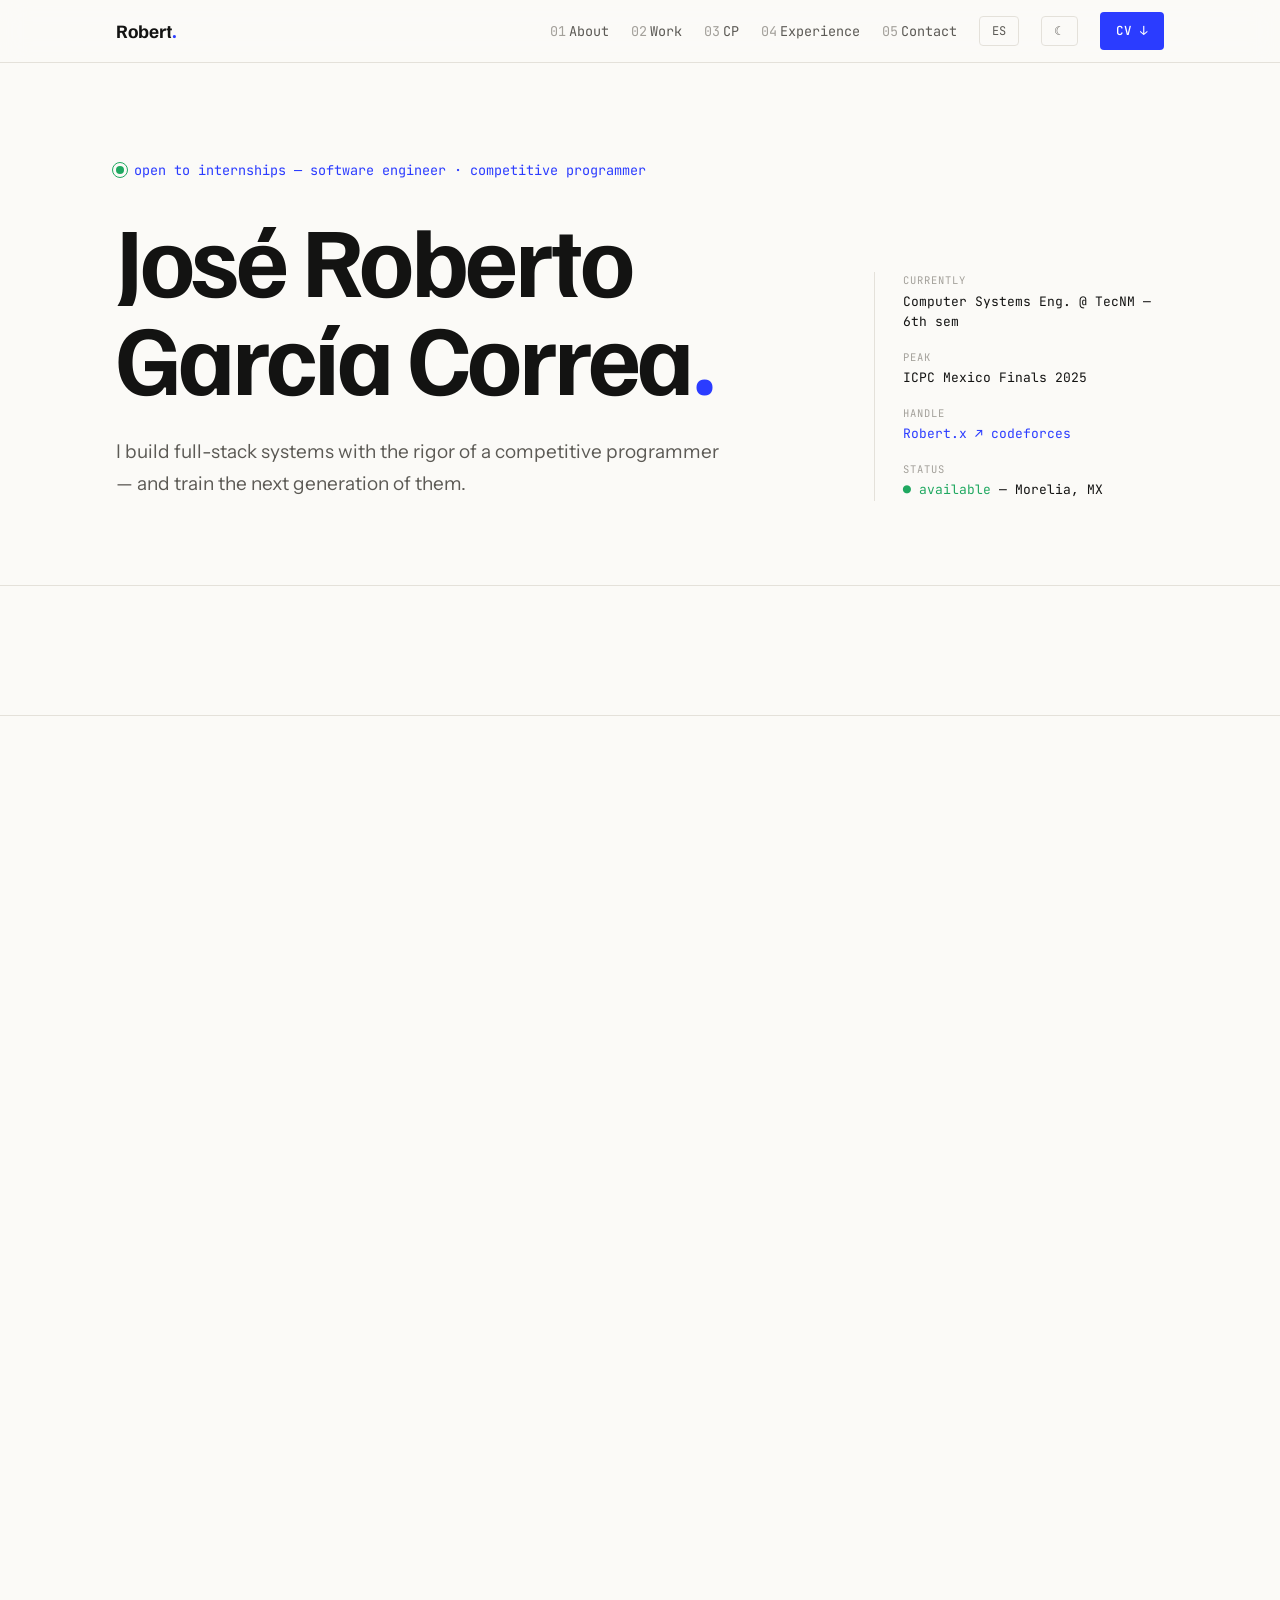
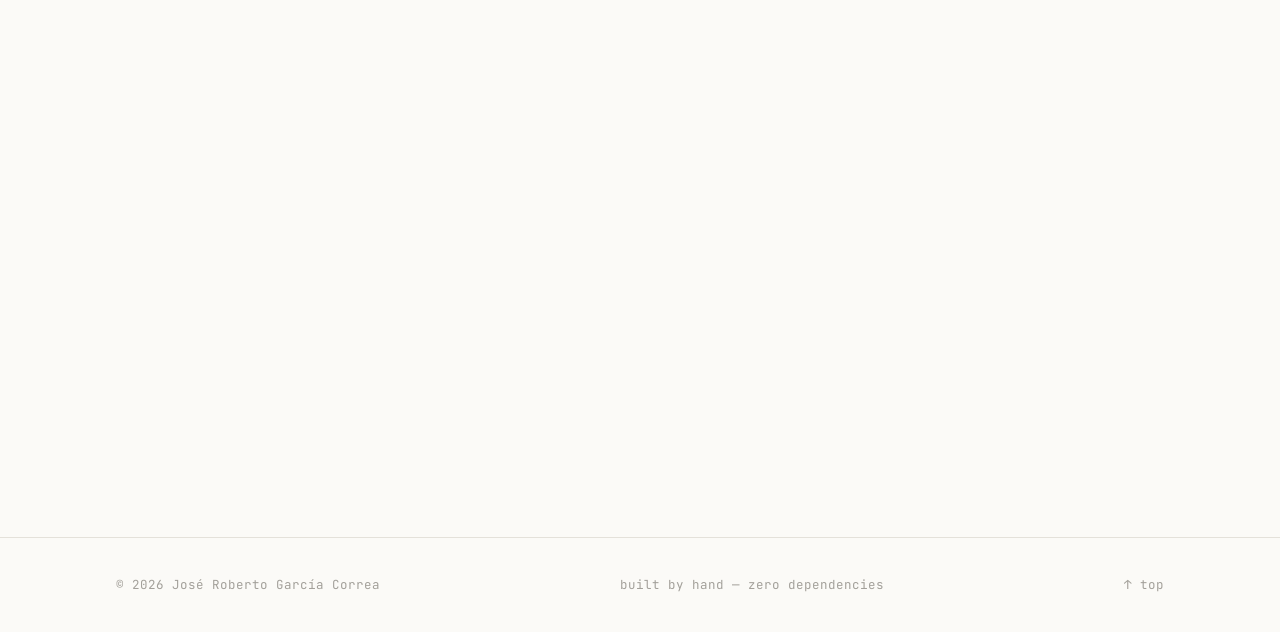
==== index.html @ 72e845a7 "feat(redesign): rebuild index.html with F structure" ====
<!DOCTYPE html>
<html lang="en" data-lang="en" data-theme="light">
<head>
    <meta charset="UTF-8">
    <meta name="viewport" content="width=device-width, initial-scale=1.0">
    <title>José Roberto García Correa — Software Engineer</title>
    <meta name="description" content="Competitive programmer, software engineer, and Computer Systems Engineering student at TecNM. ICPC Mexico Finals 2025 qualifier, founder of GAPC C120.">
    <link rel="canonical" href="https://robert0x.github.io/portfolio/">
    <meta name="theme-color" content="#fbfaf7">

    <!-- Icons & Manifest -->
    <link rel="icon" href="favicon.ico" sizes="32x32">
    <link rel="icon" type="image/svg+xml" href="assets/img/favicon.svg">
    <link rel="icon" type="image/png" sizes="32x32" href="assets/img/favicon-32x32.png">
    <link rel="apple-touch-icon" sizes="180x180" href="assets/img/apple-touch-icon.png">
    <link rel="manifest" href="site.webmanifest">

    <!-- Open Graph -->
    <meta property="og:type" content="website">
    <meta property="og:url" content="https://robert0x.github.io/portfolio/">
    <meta property="og:site_name" content="Robert García — Portfolio">
    <meta property="og:title" content="José Roberto García Correa — Software Engineer">
    <meta property="og:description" content="Competitive programmer, software engineer, and Computer Systems Engineering student at TecNM. ICPC Mexico Finals 2025 qualifier, founder of GAPC C120.">
    <meta property="og:image" content="https://robert0x.github.io/portfolio/assets/img/og-image.png">
    <meta property="og:image:width" content="1200">
    <meta property="og:image:height" content="630">
    <meta property="og:image:alt" content="José Roberto García Correa — Software Engineer & Competitive Programmer">
    <meta property="og:locale" content="en_US">
    <meta property="og:locale:alternate" content="es_MX">

    <!-- Twitter Card -->
    <meta name="twitter:card" content="summary_large_image">
    <meta name="twitter:title" content="José Roberto García Correa — Software Engineer">
    <meta name="twitter:description" content="Competitive programmer, software engineer, and Computer Systems Engineering student at TecNM. ICPC Mexico Finals 2025 qualifier, founder of GAPC C120.">
    <meta name="twitter:image" content="https://robert0x.github.io/portfolio/assets/img/og-image.png">

    <!-- Structured Data -->
    <script type="application/ld+json">
    {
        "@context": "https://schema.org",
        "@type": "Person",
        "name": "José Roberto García Correa",
        "alternateName": "Robert0X",
        "url": "https://robert0x.github.io/portfolio/",
        "image": "https://robert0x.github.io/portfolio/assets/img/profile.jpg",
        "jobTitle": "Software Engineering Student",
        "affiliation": {
            "@type": "CollegeOrUniversity",
            "name": "Instituto Tecnológico de Morelia (TecNM)"
        },
        "email": "mailto:robertcgr.0x@gmail.com",
        "sameAs": [
            "https://github.com/Robert0X",
            "https://codeforces.com/profile/Robert.x",
            "https://www.linkedin.com/in/jos%C3%A9-roberto-garc%C3%ADa-correa-15b37b360/",
            "https://leetcode.com/Robert0X",
            "https://omegaup.com/profile/Robert.x"
        ]
    }
    </script>

    <!-- Theme anti-flash: set data-theme before first paint -->
    <script>(function(){try{var t=localStorage.getItem('portfolio-theme');if(!t)t=matchMedia('(prefers-color-scheme: dark)').matches?'dark':'light';document.documentElement.dataset.theme=t;}catch(e){}})();</script>

    <link rel="preconnect" href="https://fonts.googleapis.com">
    <link rel="preconnect" href="https://fonts.gstatic.com" crossorigin>
    <link href="https://fonts.googleapis.com/css2?family=Familjen+Grotesk:ital,wght@0,400;0,500;0,600;0,700;1,400&family=Instrument+Sans:ital,wght@0,400;0,500;0,600;1,400&family=JetBrains+Mono:wght@400;500&display=swap" rel="stylesheet">
    <link rel="stylesheet" href="css/style.css">
</head>
<body>

    <!-- Navigation -->
    <nav class="nav" id="nav">
        <div class="nav__in">
            <a href="#hero" class="nav__logo">Robert<i>.</i></a>
            <div class="nav__links">
                <a class="lnk" href="#about"><b>01</b><span data-en="About" data-es="Sobre mí">About</span></a>
                <a class="lnk" href="#projects"><b>02</b><span data-en="Work" data-es="Proyectos">Work</span></a>
                <a class="lnk" href="#competitive"><b>03</b><span data-en="CP" data-es="CP">CP</span></a>
                <a class="lnk" href="#experience"><b>04</b><span data-en="Experience" data-es="Experiencia">Experience</span></a>
                <a class="lnk" href="#contact"><b>05</b><span data-en="Contact" data-es="Contacto">Contact</span></a>
            </div>
            <button class="nav__btn" id="langToggle" type="button" aria-label="Toggle language">ES</button>
            <button class="nav__btn" id="themeToggle" type="button" aria-label="Toggle theme">☾</button>
            <a class="nav__cv" href="assets/CV_RobertGarcia.pdf" download>CV ↓</a>
            <button class="nav__mobile-toggle" id="mobileToggle" type="button" aria-label="Menu">
                <span></span>
                <span></span>
            </button>
        </div>
    </nav>

    <!-- Mobile Menu -->
    <div class="mobile-menu" id="mobileMenu">
        <a href="#about" data-en="01 — About" data-es="01 — Sobre mí">01 — About</a>
        <a href="#projects" data-en="02 — Work" data-es="02 — Proyectos">02 — Work</a>
        <a href="#competitive" data-en="03 — Competitive" data-es="03 — Competitiva">03 — Competitive</a>
        <a href="#experience" data-en="04 — Experience" data-es="04 — Experiencia">04 — Experience</a>
        <a href="#contact" data-en="05 — Contact" data-es="05 — Contacto">05 — Contact</a>
    </div>

    <!-- Hero -->
    <header class="wrap" id="hero">
        <div class="hero">
            <div>
                <p class="hero__role"><span class="pulse"></span><span data-en="open to internships — software engineer · competitive programmer" data-es="abierto a prácticas — ingeniero de software · programador competitivo">open to internships — software engineer · competitive programmer</span></p>
                <h1 class="hero__name">
                    <span class="line"><span>José Roberto</span></span>
                    <span class="line"><span>García Correa<em>.</em></span></span>
                </h1>
                <p class="hero__bio" data-en="I build full-stack systems with the rigor of a competitive programmer — and train the next generation of them." data-es="Construyo sistemas full-stack con el rigor de un programador competitivo — y entreno a la siguiente generación.">I build full-stack systems with the rigor of a competitive programmer — and train the next generation of them.</p>
            </div>
            <dl class="spec">
                <div>
                    <dt data-en="Currently" data-es="Actualmente">Currently</dt>
                    <dd data-en="Computer Systems Eng. @ TecNM — 6th sem" data-es="Ing. en Sistemas @ TecNM — 6to sem">Computer Systems Eng. @ TecNM — 6th sem</dd>
                </div>
                <div>
                    <dt data-en="Peak" data-es="Cima">Peak</dt>
                    <dd>ICPC Mexico Finals 2025</dd>
                </div>
                <div>
                    <dt>Handle</dt>
                    <dd><a href="https://codeforces.com/profile/Robert.x" target="_blank" rel="noopener">Robert.x ↗ codeforces</a></dd>
                </div>
                <div>
                    <dt data-en="Status" data-es="Estado">Status</dt>
                    <dd><span class="ok" data-en="● available" data-es="● disponible">● available</span> — Morelia, MX</dd>
                </div>
            </dl>
        </div>
    </header>

    <!-- Proof Strip -->
    <section class="proof">
        <div class="proof__item" data-reveal>
            <div class="proof__n">ICPC <i>’25</i></div>
            <div class="proof__l" data-en="Mexico Finals — qualified" data-es="Final Nacional — clasificado">Mexico Finals — qualified</div>
        </div>
        <div class="proof__item" data-reveal>
            <div class="proof__n"><span data-count="3">3</span><i data-en="rd" data-es="ro">rd</i></div>
            <div class="proof__l" data-en="place — Coding Cup 2022" data-es="lugar — Coding Cup 2022">place — Coding Cup 2022</div>
        </div>
        <div class="proof__item" data-reveal>
            <div class="proof__n"><span data-count="1">1</span> <i data-en="club" data-es="club">club</i></div>
            <div class="proof__l" data-en="founded &amp; coached — GAPC C120" data-es="fundado y entrenado — GAPC C120">founded &amp; coached — GAPC C120</div>
        </div>
        <div class="proof__item" data-reveal>
            <div class="proof__n"><span data-count="4">4</span><i>+</i></div>
            <div class="proof__l" data-en="years competing &amp; teaching" data-es="años compitiendo y enseñando">years competing &amp; teaching</div>
        </div>
    </section>

    <!-- About -->
    <section class="wrap sect" id="about">
        <div class="sect__head" data-reveal>
            <span class="sect__num">01 / about</span>
            <h2 class="sect__title" data-en="About" data-es="Sobre mí">About</h2>
        </div>
        <div class="about__text" data-reveal>
            <p data-en="I'm a 6th semester Computer Systems Engineering student at the Instituto Tecnológico de Morelia (TecNM). My passion for programming started early — I founded the competitive programming club GAPC C120 at CETIs 120, and have since qualified for the ICPC Mexico Finals 2025." data-es="Soy estudiante de 6to semestre de Ingeniería en Sistemas Computacionales en el Instituto Tecnológico de Morelia (TecNM). Mi pasión por la programación comenzó temprano — fundé el club de programación competitiva GAPC C120 en el CETIs 120, y desde entonces me he clasificado al ICPC Mexico Finals 2025.">I'm a 6th semester Computer Systems Engineering student at the Instituto Tecnológico de Morelia (TecNM). My passion for programming started early — I founded the competitive programming club GAPC C120 at CETIs 120, and have since qualified for the ICPC Mexico Finals 2025.</p>
            <p data-en="I focus on algorithms, data structures, and building software that solves real problems. When I'm not coding, I'm training other students for programming competitions or working on full-stack projects." data-es="Me enfoco en algoritmos, estructuras de datos y construir software que resuelva problemas reales. Cuando no estoy programando, entreno a otros estudiantes para competencias de programación o trabajo en proyectos full-stack.">I focus on algorithms, data structures, and building software that solves real problems. When I'm not coding, I'm training other students for programming competitions or working on full-stack projects.</p>
        </div>
        <div class="bento">
            <div class="cell cell--2w" data-reveal>
                <span class="cell__k">Stack</span>
                <span class="cell__v" data-en="Full-stack, typed, tested" data-es="Full-stack, tipado, probado">Full-stack, typed, tested</span>
                <div class="cell__chips">
                    <span class="chip">C++</span>
                    <span class="chip">TypeScript</span>
                    <span class="chip">JavaScript</span>
                    <span class="chip">Python</span>
                    <span class="chip">PHP</span>
                    <span class="chip">SQL</span>
                    <span class="chip">Next.js</span>
                    <span class="chip">React</span>
                    <span class="chip">Linux</span>
                    <span class="chip">Git</span>
                </div>
            </div>
            <div class="cell" data-reveal>
                <span class="cell__k" data-en="Education" data-es="Educación">Education</span>
                <span class="cell__v">TecNM<small data-en="B.Eng. Computer Systems — class of 2028" data-es="Ing. en Sistemas — generación 2028">B.Eng. Computer Systems — class of 2028</small></span>
            </div>
            <div class="cell" data-reveal>
                <span class="cell__k" data-en="Languages" data-es="Idiomas">Languages</span>
                <span class="cell__v">ES · EN<small data-en="Spanish native — site runs in both" data-es="Español nativo — el sitio corre en ambos">Spanish native — site runs in both</small></span>
            </div>
            <div class="cell cell--2w" data-reveal>
                <span class="cell__k" data-en="Focus" data-es="Enfoque">Focus</span>
                <span class="cell__v" data-en="Algorithms first" data-es="Algoritmos primero">Algorithms first</span>
                <div class="cell__chips">
                    <span class="chip" data-en="Algorithms &amp; Data Structures" data-es="Algoritmos y Estructuras de Datos">Algorithms &amp; Data Structures</span>
                    <span class="chip" data-en="Full-Stack Development" data-es="Desarrollo Full-Stack">Full-Stack Development</span>
                    <span class="chip" data-en="Database Design" data-es="Diseño de Bases de Datos">Database Design</span>
                </div>
            </div>
            <div class="cell" data-reveal>
                <span class="cell__k" data-en="Teaching" data-es="Enseñanza">Teaching</span>
                <span class="cell__v" data-en="Coach" data-es="Coach">Coach<small data-en="CP instructor · OMICH coach" data-es="Instructor de PC · coach OMICH">CP instructor · OMICH coach</small></span>
            </div>
            <div class="cell" data-reveal>
                <span class="cell__k" data-en="Location" data-es="Ubicación">Location</span>
                <span class="cell__v">Morelia<small>Michoacán, MX</small></span>
            </div>
        </div>
    </section>

    <!-- Projects -->
    <section class="wrap sect" id="projects">
        <div class="sect__head" data-reveal>
            <span class="sect__num">02 / work</span>
            <h2 class="sect__title" data-en="Selected projects" data-es="Proyectos seleccionados">Selected projects</h2>
            <span class="sect__note" data-en="public code — the repos are the proof" data-es="código público — los repos son la prueba">public code — the repos are the proof</span>
        </div>

        <article class="proj" data-reveal>
            <div class="frame">
                <div class="frame__bar"><i></i><i></i><i></i><span>tgs-itm · dashboard</span></div>
                <div class="frame__body ui-tgs"><div class="s"></div><div class="h"></div><div class="c1"></div><div class="c2"></div><div class="c3"></div><div class="t"></div></div>
            </div>
            <div>
                <p class="proj__meta"><span class="star" data-en="★ featured" data-es="★ destacado">★ featured</span> · 2026 · Next.js · TypeScript · Prisma · PostgreSQL</p>
                <h3 class="proj__name">TGS-ITM</h3>
                <p class="proj__desc" data-en="Sports activities management system for Club Social y Deportivo Morelia, developed as a software engineering project at TecNM. Typed end-to-end with TypeScript, Prisma + PostgreSQL on Neon, NextAuth v5, and sprint-driven development with enforced commit conventions." data-es="Sistema de control de actividades deportivas para el Club Social y Deportivo Morelia, desarrollado como proyecto de Ingeniería de Software en el TecNM. Tipado de extremo a extremo con TypeScript, Prisma + PostgreSQL en Neon, NextAuth v5 y desarrollo por sprints con convenciones de commits aplicadas.">Sports activities management system for Club Social y Deportivo Morelia, developed as a software engineering project at TecNM. Typed end-to-end with TypeScript, Prisma + PostgreSQL on Neon, NextAuth v5, and sprint-driven development with enforced commit conventions.</p>
                <div class="proj__links">
                    <a href="https://github.com/Robert0X/TGS-ITM" target="_blank" rel="noopener" data-en="code ↗" data-es="código ↗">code ↗</a>
                </div>
            </div>
        </article>

        <article class="proj proj--alt" data-reveal>
            <div class="frame">
                <div class="frame__bar"><i></i><i></i><i></i><span>studyvault · flashcards</span></div>
                <div class="frame__body ui-sv"><span class="pill"></span><div class="deck"><div class="card-f"></div><div class="card-f"></div><div class="card-f"></div></div></div>
            </div>
            <div>
                <p class="proj__meta">2026 · PHP (OOP) · MySQL · MVC</p>
                <h3 class="proj__name">StudyVault</h3>
                <p class="proj__desc" data-en="Study platform that organizes subjects, resources and flashcards, with a dedicated competitive programming training module. Hand-rolled MVC architecture in object-oriented PHP — no framework — with PDO prepared statements, session-based auth, and MySQL." data-es="Plataforma de estudio que organiza materias, recursos y flashcards, con un módulo dedicado al entrenamiento de programación competitiva. Arquitectura MVC construida desde cero en PHP orientado a objetos — sin framework — con consultas preparadas PDO, autenticación por sesiones y MySQL.">Study platform that organizes subjects, resources and flashcards, with a dedicated competitive programming training module. Hand-rolled MVC architecture in object-oriented PHP — no framework — with PDO prepared statements, session-based auth, and MySQL.</p>
                <div class="proj__links">
                    <a href="https://github.com/Robert0X/studyvault" target="_blank" rel="noopener" data-en="code ↗" data-es="código ↗">code ↗</a>
                </div>
            </div>
        </article>

        <article class="proj" data-reveal>
            <div class="frame">
                <div class="frame__bar"><i></i><i></i><i></i><span>notebook-cp · Book.pdf</span></div>
                <div class="frame__body ui-nb"><div class="page"></div></div>
            </div>
            <div>
                <p class="proj__meta">2026 · Python · LaTeX · CLI</p>
                <h3 class="proj__name">NoteBook CP</h3>
                <p class="proj__desc" data-en="ICPC team notebook generator: drop algorithms in as .cpp files, run one command, and get a print-ready PDF with table of contents and syntax highlighting. Built to prepare my team's notebook for ICPC competitions." data-es="Generador del notebook de equipo para ICPC: agrega algoritmos como archivos .cpp, ejecuta un comando y obtén un PDF listo para imprimir con tabla de contenidos y resaltado de sintaxis. Creado para preparar el notebook de mi equipo rumbo a competencias ICPC.">ICPC team notebook generator: drop algorithms in as .cpp files, run one command, and get a print-ready PDF with table of contents and syntax highlighting. Built to prepare my team's notebook for ICPC competitions.</p>
                <div class="proj__links">
                    <a href="https://github.com/Robert0X/NoteBook-CP" target="_blank" rel="noopener" data-en="code ↗" data-es="código ↗">code ↗</a>
                </div>
            </div>
        </article>

        <article class="proj--min" data-reveal>
            <h3 class="proj__name">CuentaClara</h3>
            <span class="proj__status" data-en="in development — private repo" data-es="en desarrollo — repo privado">in development — private repo</span>
            <p class="proj__desc" data-en="Unified personal finance and shared expense management platform. Track individual spending, split bills with groups, and visualize your financial health — all in one place." data-es="Plataforma unificada de finanzas personales y gestión de gastos compartidos. Rastrea gastos individuales, divide cuentas con grupos y visualiza tu salud financiera — todo en un solo lugar.">Unified personal finance and shared expense management platform. Track individual spending, split bills with groups, and visualize your financial health — all in one place.</p>
        </article>
    </section>

    <!-- Competitive Programming -->
    <section class="wrap sect" id="competitive">
        <div class="sect__head" data-reveal>
            <span class="sect__num">03 / competitive</span>
            <h2 class="sect__title" data-en="Competitive record" data-es="Historial competitivo">Competitive record</h2>
        </div>
        <p class="cp__intro" data-reveal data-en="Competitive programming has been central to my journey. I started competing in high school, founded a club to share what I learned, and have been pushing my limits ever since." data-es="La programación competitiva ha sido central en mi trayectoria. Comencé a competir en bachillerato, fundé un club para compartir lo que aprendí, y desde entonces no he dejado de superar mis límites.">Competitive programming has been central to my journey. I started competing in high school, founded a club to share what I learned, and have been pushing my limits ever since.</p>
        <div class="stand" data-reveal>
            <div class="stand__row">
                <span class="stand__rank">01</span>
                <div class="stand__what">
                    <b>ICPC Mexico Finals 2025</b>
                    <small data-en="Qualified — representing TecNM at the national finals" data-es="Clasificado — representando al TecNM en la final nacional">Qualified — representing TecNM at the national finals</small>
                </div>
                <span class="stand__verdict" data-en="✓ qualified" data-es="✓ clasificado">✓ qualified</span>
                <span class="stand__year">2025</span>
            </div>
            <div class="stand__row">
                <span class="stand__rank">02</span>
                <div class="stand__what">
                    <b data-en="Coding Cup — 3rd place" data-es="Coding Cup — 3er lugar">Coding Cup — 3rd place</b>
                    <small data-en="Podium against high school &amp; university divisions" data-es="Podio contra divisiones de bachillerato y licenciatura">Podium against high school &amp; university divisions</small>
                </div>
                <span class="stand__verdict" data-en="✓ podium" data-es="✓ podio">✓ podium</span>
                <span class="stand__year">2022</span>
            </div>
            <div class="stand__row">
                <span class="stand__rank">03</span>
                <div class="stand__what">
                    <b data-en="Winter Coding Cup — Organizer" data-es="Winter Coding Cup — Organizador">Winter Coding Cup — Organizer</b>
                    <small data-en="Problem curation, team registration and event logistics" data-es="Curación de problemas, registro de equipos y logística del evento">Problem curation, team registration and event logistics</small>
                </div>
                <span class="stand__verdict" data-en="✓ organizer" data-es="✓ organizador">✓ organizer</span>
                <span class="stand__year">2025</span>
            </div>
        </div>
        <div class="profiles" data-reveal>
            <a href="https://codeforces.com/profile/Robert.x" target="_blank" rel="noopener">Codeforces <span class="handle">Robert.x</span></a>
            <a href="https://omegaup.com/profile/Robert.x" target="_blank" rel="noopener">omegaUp <span class="handle">Robert.x</span></a>
            <a href="https://leetcode.com/Robert0X" target="_blank" rel="noopener">LeetCode <span class="handle">Robert0X</span></a>
            <a href="https://github.com/Robert0X" target="_blank" rel="noopener">GitHub <span class="handle">Robert0X</span></a>
        </div>
    </section>

    <!-- Experience -->
    <section class="wrap sect" id="experience">
        <div class="sect__head" data-reveal>
            <span class="sect__num">04 / experience</span>
            <h2 class="sect__title" data-en="Experience" data-es="Experiencia">Experience</h2>
        </div>
        <div class="exp">
            <div class="exp__row" data-reveal>
                <span class="exp__date" data-en="Current" data-es="Actual">Current</span>
                <div>
                    <h3 class="exp__role" data-en="Competitive Programming Instructor" data-es="Instructor de Programación Competitiva">Competitive Programming Instructor</h3>
                    <p class="exp__org" data-en="High school students" data-es="Estudiantes de bachillerato">High school students</p>
                    <p class="exp__desc" data-en="Teaching competitive programming classes covering topics like Two Pointers, Queue/Deque, and fundamental data structures. Preparing students for regional and national competitions." data-es="Impartición de clases de programación competitiva cubriendo temas como Two Pointers, Queue/Deque y estructuras de datos fundamentales. Preparando estudiantes para competencias regionales y nacionales.">Teaching competitive programming classes covering topics like Two Pointers, Queue/Deque, and fundamental data structures. Preparing students for regional and national competitions.</p>
                </div>
            </div>
            <div class="exp__row" data-reveal>
                <span class="exp__date">OMICH</span>
                <div>
                    <h3 class="exp__role" data-en="OMICH Coach" data-es="Entrenador OMICH">OMICH Coach</h3>
                    <p class="exp__org">Olimpiada Michoacana de Informática</p>
                    <p class="exp__desc" data-en="Served as coach for the regional informatics olympiad, mentoring students in algorithmic problem-solving and contest strategy." data-es="Fungí como entrenador para la olimpiada regional de informática, mentoreando estudiantes en resolución algorítmica de problemas y estrategia de concurso.">Served as coach for the regional informatics olympiad, mentoring students in algorithmic problem-solving and contest strategy.</p>
                </div>
            </div>
            <div class="exp__row" data-reveal>
                <span class="exp__date" data-en="Mar 2022 – Dec 2023" data-es="Mar 2022 – Dic 2023">Mar 2022 – Dec 2023</span>
                <div>
                    <h3 class="exp__role" data-en="Founder &amp; Coach — GAPC C120" data-es="Fundador y Entrenador — GAPC C120">Founder &amp; Coach — GAPC C120</h3>
                    <p class="exp__org" data-en="Competitive Programming Club — CETIs 120" data-es="Club de Programación Competitiva — CETIs 120">Competitive Programming Club — CETIs 120</p>
                    <p class="exp__desc" data-en="Founded the competitive programming club at my high school. Designed and taught courses from fundamentals to advanced topics: algorithms, data structures, optimization, and computational complexity." data-es="Fundé el club de programación competitiva en mi bachillerato. Diseñé e impartí cursos desde fundamentos hasta temas avanzados: algoritmos, estructuras de datos, optimización y complejidad computacional.">Founded the competitive programming club at my high school. Designed and taught courses from fundamentals to advanced topics: algorithms, data structures, optimization, and computational complexity.</p>
                </div>
            </div>
        </div>
    </section>

    <!-- Contact -->
    <section class="wrap sect" id="contact">
        <div class="sect__head" data-reveal>
            <span class="sect__num">05 / contact</span>
            <h2 class="sect__title" data-en="Contact" data-es="Contacto">Contact</h2>
        </div>
        <div class="contact__grid">
            <div data-reveal>
                <p class="contact__text" data-en="Interested in working together, have a question about competitive programming, or just want to say hello? Feel free to reach out." data-es="¿Interesado en trabajar juntos, tienes una pregunta sobre programación competitiva, o simplemente quieres saludar? No dudes en contactarme.">Interested in working together, have a question about competitive programming, or just want to say hello? Feel free to reach out.</p>
                <div class="contact__links">
                    <a href="mailto:robertcgr.0x@gmail.com">
                        <svg width="16" height="16" viewBox="0 0 24 24" fill="none" stroke="currentColor" stroke-width="2" stroke-linecap="round" stroke-linejoin="round"><rect x="2" y="4" width="20" height="16" rx="2"/><path d="m22 7-8.97 5.7a1.94 1.94 0 0 1-2.06 0L2 7"/></svg>
                        <span>robertcgr.0x@gmail.com</span>
                    </a>
                    <a href="https://github.com/Robert0X" target="_blank" rel="noopener">
                        <svg width="16" height="16" viewBox="0 0 24 24" fill="currentColor"><path d="M12 0c-6.626 0-12 5.373-12 12 0 5.302 3.438 9.8 8.207 11.387.599.111.793-.261.793-.577v-2.234c-3.338.726-4.033-1.416-4.033-1.416-.546-1.387-1.333-1.756-1.333-1.756-1.089-.745.083-.729.083-.729 1.205.084 1.839 1.237 1.839 1.237 1.07 1.834 2.807 1.304 3.492.997.107-.775.418-1.305.762-1.604-2.665-.305-5.467-1.334-5.467-5.931 0-1.311.469-2.381 1.236-3.221-.124-.303-.535-1.524.117-3.176 0 0 1.008-.322 3.301 1.23.957-.266 1.983-.399 3.003-.404 1.02.005 2.047.138 3.006.404 2.291-1.552 3.297-1.23 3.297-1.23.653 1.653.242 2.874.118 3.176.77.84 1.235 1.911 1.235 3.221 0 4.609-2.807 5.624-5.479 5.921.43.372.823 1.102.823 2.222v3.293c0 .319.192.694.801.576 4.765-1.589 8.199-6.086 8.199-11.386 0-6.627-5.373-12-12-12z"/></svg>
                        <span>github.com/Robert0X</span>
                    </a>
                    <a href="https://www.linkedin.com/in/jos%C3%A9-roberto-garc%C3%ADa-correa-15b37b360/" target="_blank" rel="noopener">
                        <svg width="16" height="16" viewBox="0 0 24 24" fill="currentColor"><path d="M20.447 20.452h-3.554v-5.569c0-1.328-.027-3.037-1.852-3.037-1.853 0-2.136 1.445-2.136 2.939v5.667H9.351V9h3.414v1.561h.046c.477-.9 1.637-1.85 3.37-1.85 3.601 0 4.267 2.37 4.267 5.455v6.286zM5.337 7.433a2.062 2.062 0 0 1-2.063-2.065 2.064 2.064 0 1 1 2.063 2.065zm1.782 13.019H3.555V9h3.564v11.452zM22.225 0H1.771C.792 0 0 .774 0 1.729v20.542C0 23.227.792 24 1.771 24h20.451C23.2 24 24 23.227 24 22.271V1.729C24 .774 23.2 0 22.222 0h.003z"/></svg>
                        <span>LinkedIn</span>
                    </a>
                </div>
            </div>
            <form class="contact__form" id="contactForm" action="https://formsubmit.co/robertcgr.0x@gmail.com" method="POST" data-reveal>
                <input type="hidden" name="_captcha" value="false">
                <input type="hidden" name="_next" value="#">
                <div class="form-group">
                    <label for="name" class="form-label" data-en="Name" data-es="Nombre">Name</label>
                    <input type="text" id="name" name="name" class="form-input" required>
                </div>
                <div class="form-group">
                    <label for="email" class="form-label">Email</label>
                    <input type="email" id="email" name="email" class="form-input" required>
                </div>
                <div class="form-group">
                    <label for="message" class="form-label" data-en="Message" data-es="Mensaje">Message</label>
                    <textarea id="message" name="message" class="form-input form-input--textarea" rows="5" required></textarea>
                </div>
                <button type="submit" class="form-button" data-en="Send message" data-es="Enviar mensaje">Send message</button>
            </form>
        </div>
    </section>

    <!-- Footer -->
    <footer class="footer">
        <div class="footer__in">
            <span>© 2026 José Roberto García Correa</span>
            <span data-en="built by hand — zero dependencies" data-es="hecho a mano — cero dependencias">built by hand — zero dependencies</span>
            <a href="#hero" data-en="↑ top" data-es="↑ arriba">↑ top</a>
        </div>
    </footer>

    <script src="js/main.js"></script>
</body>
</html>
---- css/style.css ----
/* ============================================================
   Robert García Correa — Portfolio Stylesheet
   "F-Definitivo": editorial-engineering precision.
   Spec: docs/superpowers/specs/2026-06-10-redesign-f-definitivo-design.md
   ============================================================ */

/* --- Design Tokens --- */
:root {
    --paper: #fbfaf7;
    --paper-2: #f4f2ed;
    --card: #ffffff;
    --ink: #131312;
    --ink-2: #5c5a55;
    --ink-3: #a3a09a;
    --rule: #e4e1da;
    --blue: #2b3cff;
    --blue-soft: rgba(43, 60, 255, 0.07);
    --green: #1fa860;
    --shadow: 0 1px 2px rgba(20, 18, 12, 0.05), 0 16px 40px rgba(20, 18, 12, 0.08);

    --font-display: 'Familjen Grotesk', sans-serif;
    --font-sans: 'Instrument Sans', sans-serif;
    --font-mono: 'JetBrains Mono', monospace;

    --ease: cubic-bezier(0.16, 1, 0.3, 1);
    color-scheme: light;
}

[data-theme="dark"] {
    --paper: #101013;
    --paper-2: #16161a;
    --card: #1a1a1f;
    --ink: #f0efeb;
    --ink-2: #a5a3a0;
    --ink-3: #5e5c5a;
    --rule: #26262b;
    --blue: #6573ff;
    --blue-soft: rgba(101, 115, 255, 0.09);
    --green: #3ecf80;
    --shadow: 0 1px 2px rgba(0, 0, 0, 0.4), 0 16px 40px rgba(0, 0, 0, 0.5);
    color-scheme: dark;
}

/* --- Reset & Base --- */
*,
*::before,
*::after {
    margin: 0;
    padding: 0;
    box-sizing: border-box;
}

html {
    scroll-behavior: smooth;
    scroll-padding-top: 84px;
    -webkit-font-smoothing: antialiased;
    -moz-osx-font-smoothing: grayscale;
}

body {
    font-family: var(--font-sans);
    font-size: 16.5px;
    line-height: 1.7;
    color: var(--ink);
    background-color: var(--paper);
    transition: background-color 0.4s ease, color 0.4s ease;
}

a {
    color: inherit;
    text-decoration: none;
}

img {
    display: block;
    max-width: 100%;
    height: auto;
}

button {
    font-family: inherit;
    cursor: pointer;
    border: none;
    background: none;
    color: inherit;
}

:focus-visible {
    outline: 2px solid var(--blue);
    outline-offset: 2px;
    border-radius: 2px;
}

::selection {
    background: var(--blue);
    color: #fff;
}

/* --- Utilities --- */
.wrap {
    max-width: 1120px;
    margin: 0 auto;
    padding: 0 36px;
}

.mono {
    font-family: var(--font-mono);
}

/* --- Scroll Reveal --- */
[data-reveal] {
    opacity: 0;
    transform: translateY(18px);
    transition: opacity 0.7s var(--ease), transform 0.7s var(--ease);
}

[data-reveal].is-visible {
    opacity: 1;
    transform: none;
}

/* --- Navigation --- */
.nav {
    position: sticky;
    top: 0;
    z-index: 100;
    background: color-mix(in srgb, var(--paper) 88%, transparent);
    backdrop-filter: blur(14px);
    -webkit-backdrop-filter: blur(14px);
    border-bottom: 1px solid var(--rule);
    transition: background 0.4s ease;
}

.nav__in {
    max-width: 1120px;
    margin: 0 auto;
    padding: 0 36px;
    height: 62px;
    display: flex;
    align-items: center;
    gap: 22px;
}

.nav__logo {
    font-family: var(--font-display);
    font-weight: 700;
    font-size: 19px;
    margin-right: auto;
}

.nav__logo i {
    font-style: normal;
    color: var(--blue);
}

.nav__links {
    display: flex;
    align-items: center;
    gap: 22px;
}

.nav__links .lnk {
    color: var(--ink-2);
    font-size: 13.5px;
    font-family: var(--font-mono);
    transition: color 0.2s;
}

.nav__links .lnk b {
    color: var(--ink-3);
    font-weight: 400;
    margin-right: 3px;
}

.nav__links .lnk:hover,
.nav__links .lnk.active {
    color: var(--blue);
}

.nav__btn {
    font-family: var(--font-mono);
    font-size: 12px;
    border: 1px solid var(--rule);
    color: var(--ink-2);
    padding: 6px 12px;
    border-radius: 4px;
    transition: border-color 0.2s, color 0.2s;
}

.nav__btn:hover {
    border-color: var(--blue);
    color: var(--blue);
}

.nav__cv {
    font-family: var(--font-mono);
    font-size: 12.5px;
    font-weight: 500;
    background: var(--blue);
    color: #fff;
    padding: 8px 16px;
    border-radius: 4px;
    transition: transform 0.2s var(--ease), box-shadow 0.2s;
}

.nav__cv:hover {
    transform: translateY(-1px);
    box-shadow: 0 6px 18px color-mix(in srgb, var(--blue) 35%, transparent);
}

.nav__mobile-toggle {
    display: none;
    flex-direction: column;
    justify-content: center;
    gap: 5px;
    width: 36px;
    height: 36px;
}

.nav__mobile-toggle span {
    display: block;
    height: 2px;
    width: 20px;
    margin: 0 auto;
    background: var(--ink);
    transition: transform 0.3s var(--ease), opacity 0.3s;
}

.nav__mobile-toggle.active span:nth-child(1) {
    transform: translateY(3.5px) rotate(45deg);
}

.nav__mobile-toggle.active span:nth-child(2) {
    transform: translateY(-3.5px) rotate(-45deg);
}

.mobile-menu {
    position: fixed;
    inset: 62px 0 auto 0;
    z-index: 99;
    background: var(--paper);
    border-bottom: 1px solid var(--rule);
    display: none;
    flex-direction: column;
    padding: 12px 36px 24px;
}

.mobile-menu.active {
    display: flex;
}

.mobile-menu a {
    font-family: var(--font-mono);
    font-size: 15px;
    color: var(--ink-2);
    padding: 12px 0;
    border-bottom: 1px solid var(--rule);
}

.mobile-menu a:last-child {
    border-bottom: none;
}

/* --- Hero --- */
.hero {
    display: grid;
    grid-template-columns: 1fr 290px;
    gap: 80px;
    padding: 96px 0 84px;
    align-items: end;
}

.hero__role {
    font-family: var(--font-mono);
    font-size: 13.5px;
    color: var(--blue);
    display: flex;
    align-items: center;
    gap: 10px;
    margin-bottom: 26px;
    opacity: 0;
    animation: fadeup 0.7s var(--ease) 0.05s forwards;
}

.pulse {
    flex-shrink: 0;
    width: 8px;
    height: 8px;
    border-radius: 50%;
    background: var(--green);
    position: relative;
}

.pulse::after {
    content: "";
    position: absolute;
    inset: -4px;
    border-radius: 50%;
    border: 1px solid var(--green);
    animation: pulse 2s ease-out infinite;
}

@keyframes pulse {
    from { transform: scale(0.6); opacity: 1; }
    to { transform: scale(1.6); opacity: 0; }
}

.hero__name {
    font-family: var(--font-display);
    font-size: clamp(48px, 8vw, 100px);
    font-weight: 700;
    line-height: 0.98;
    letter-spacing: -0.035em;
}

.hero__name .line {
    display: block;
    overflow: hidden;
}

.hero__name .line span {
    display: inline-block;
    transform: translateY(110%);
    animation: lift 0.85s var(--ease) forwards;
}

.hero__name .line:nth-child(1) span { animation-delay: 0.12s; }
.hero__name .line:nth-child(2) span { animation-delay: 0.22s; }

.hero__name em {
    font-style: normal;
    color: var(--blue);
}

.hero__bio {
    margin-top: 32px;
    font-size: 19px;
    color: var(--ink-2);
    max-width: 47ch;
    opacity: 0;
    animation: fadeup 0.8s var(--ease) 0.45s forwards;
}

.spec {
    border-left: 1px solid var(--rule);
    padding-left: 28px;
    font-family: var(--font-mono);
    font-size: 13px;
    display: grid;
    gap: 16px;
    opacity: 0;
    animation: fadeup 0.8s var(--ease) 0.55s forwards;
}

.spec dt {
    color: var(--ink-3);
    font-size: 10.5px;
    text-transform: uppercase;
    letter-spacing: 0.1em;
}

.spec dd {
    margin-top: 2px;
    line-height: 1.55;
}

.spec dd a {
    color: var(--blue);
}

.spec dd a:hover {
    text-decoration: underline;
    text-underline-offset: 3px;
}

.spec dd .ok {
    color: var(--green);
}

@keyframes lift {
    to { transform: none; }
}

@keyframes fadeup {
    from { opacity: 0; transform: translateY(18px); }
    to { opacity: 1; transform: none; }
}

/* --- Proof Strip --- */
.proof {
    border-top: 1px solid var(--rule);
    border-bottom: 1px solid var(--rule);
    display: grid;
    grid-template-columns: repeat(4, 1fr);
}

.proof__item {
    padding: 30px 28px;
    border-right: 1px solid var(--rule);
    transition: background 0.3s;
}

.proof__item:last-child {
    border-right: none;
}

.proof__item:hover {
    background: var(--blue-soft);
}

.proof__n {
    font-family: var(--font-display);
    font-size: 36px;
    font-weight: 700;
    letter-spacing: -0.03em;
    line-height: 1.3;
}

.proof__n i {
    font-style: normal;
    color: var(--blue);
}

.proof__l {
    font-size: 13.5px;
    color: var(--ink-2);
}

/* --- Sections --- */
.sect {
    padding: 96px 0 24px;
}

.sect__head {
    display: flex;
    align-items: baseline;
    gap: 24px;
    margin-bottom: 48px;
    flex-wrap: wrap;
}

.sect__num {
    font-family: var(--font-mono);
    font-size: 12.5px;
    color: var(--blue);
}

.sect__title {
    font-family: var(--font-display);
    font-size: clamp(32px, 4.5vw, 42px);
    font-weight: 700;
    letter-spacing: -0.03em;
}

.sect__note {
    margin-left: auto;
    font-size: 14px;
    color: var(--ink-3);
}

/* --- About --- */
.about__text {
    columns: 2;
    column-gap: 56px;
    margin-bottom: 56px;
}

.about__text p {
    color: var(--ink-2);
    break-inside: avoid;
    margin-bottom: 18px;
}

.bento {
    display: grid;
    grid-template-columns: repeat(4, 1fr);
    gap: 16px;
}

.cell {
    background: var(--card);
    border: 1px solid var(--rule);
    border-radius: 20px;
    box-shadow: var(--shadow);
    padding: 24px 26px;
    display: flex;
    flex-direction: column;
    justify-content: flex-end;
    min-height: 150px;
    transition: transform 0.35s var(--ease), box-shadow 0.35s, background 0.4s;
}

.cell:hover {
    transform: translateY(-5px);
}

.cell--2w {
    grid-column: span 2;
}

.cell__k {
    font-family: var(--font-mono);
    font-size: 11px;
    text-transform: uppercase;
    letter-spacing: 0.08em;
    color: var(--ink-3);
}

.cell__v {
    font-family: var(--font-display);
    font-size: 22px;
    font-weight: 700;
    letter-spacing: -0.02em;
    line-height: 1.25;
}

.cell__v small {
    display: block;
    font-family: var(--font-sans);
    font-size: 14px;
    font-weight: 400;
    color: var(--ink-2);
    letter-spacing: 0;
}

.cell__chips {
    display: flex;
    flex-wrap: wrap;
    gap: 7px;
    margin-top: 12px;
}

.chip {
    font-family: var(--font-mono);
    font-size: 11.5px;
    color: var(--ink-2);
    border: 1px solid var(--rule);
    padding: 4px 10px;
    border-radius: 99px;
}

/* --- Projects --- */
.proj {
    display: grid;
    grid-template-columns: 460px 1fr;
    gap: 52px;
    padding: 44px 0;
    border-top: 1px solid var(--rule);
    align-items: center;
}

.proj--alt {
    grid-template-columns: 1fr 460px;
}

.proj--alt .frame {
    order: 2;
}

.frame {
    border-radius: 12px;
    overflow: hidden;
    border: 1px solid var(--rule);
    box-shadow: var(--shadow);
    background: var(--card);
    transition: transform 0.4s var(--ease), box-shadow 0.4s;
}

.proj:hover .frame {
    transform: translateY(-6px) rotate(-0.4deg);
}

.frame__bar {
    display: flex;
    align-items: center;
    gap: 6px;
    padding: 10px 14px;
    border-bottom: 1px solid var(--rule);
}

.frame__bar i {
    width: 9px;
    height: 9px;
    border-radius: 50%;
    background: var(--rule);
}

.frame__bar span {
    font-family: var(--font-mono);
    font-size: 10.5px;
    color: var(--ink-3);
    margin-left: 8px;
}

.frame__body {
    height: 230px;
    position: relative;
    background: var(--paper-2);
    overflow: hidden;
}

/* abstract UI: TGS dashboard */
.ui-tgs .s {
    position: absolute;
    left: 0;
    top: 0;
    bottom: 0;
    width: 64px;
    background: color-mix(in srgb, var(--blue) 88%, #000);
}

.ui-tgs .s::before {
    content: "";
    position: absolute;
    left: 14px;
    top: 18px;
    width: 36px;
    height: 36px;
    border-radius: 9px;
    background: rgba(255, 255, 255, 0.25);
}

.ui-tgs .h {
    position: absolute;
    left: 88px;
    top: 22px;
    width: 40%;
    height: 14px;
    border-radius: 4px;
    background: var(--ink-3);
    opacity: 0.5;
}

.ui-tgs .c1,
.ui-tgs .c2,
.ui-tgs .c3 {
    position: absolute;
    top: 60px;
    width: 25%;
    height: 64px;
    border-radius: 8px;
    background: var(--card);
    border: 1px solid var(--rule);
}

.ui-tgs .c1 { left: 88px; }
.ui-tgs .c2 { left: calc(88px + 27%); }
.ui-tgs .c3 { left: calc(88px + 54%); background: var(--blue-soft); }

.ui-tgs .t {
    position: absolute;
    left: 88px;
    right: 24px;
    top: 144px;
    bottom: 20px;
    border-radius: 8px;
    background: var(--card);
    border: 1px solid var(--rule);
}

.ui-tgs .t::before {
    content: "";
    position: absolute;
    inset: 14px;
    background: repeating-linear-gradient(0deg, var(--rule) 0 1px, transparent 1px 22px);
}

/* abstract UI: StudyVault flashcards */
.ui-sv .pill {
    position: absolute;
    left: 20px;
    top: 18px;
    width: 90px;
    height: 12px;
    border-radius: 99px;
    background: var(--ink-3);
    opacity: 0.4;
}

.ui-sv .deck {
    position: absolute;
    left: 50%;
    top: 54%;
    width: 200px;
    height: 124px;
}

.ui-sv .card-f {
    position: absolute;
    inset: 0;
    border-radius: 12px;
    background: var(--card);
    border: 1px solid var(--rule);
    box-shadow: 0 8px 20px rgba(0, 0, 0, 0.07);
}

.ui-sv .card-f:nth-child(1) { transform: translate(-50%, -50%) rotate(-7deg); }
.ui-sv .card-f:nth-child(2) { transform: translate(-46%, -54%) rotate(3deg); }

.ui-sv .card-f:nth-child(3) {
    transform: translate(-54%, -46%);
    background: var(--blue);
    border-color: var(--blue);
}

.ui-sv .card-f:nth-child(3)::before {
    content: "O(n log n)";
    position: absolute;
    inset: 0;
    display: grid;
    place-items: center;
    color: #fff;
    font-family: var(--font-mono);
    font-size: 15px;
}

/* abstract UI: NoteBook PDF */
.ui-nb .page {
    position: absolute;
    left: 50%;
    top: 24px;
    transform: translateX(-50%);
    width: 168px;
    bottom: -30px;
    background: #fbfaf6;
    border: 1px solid var(--rule);
    border-radius: 4px 4px 0 0;
    box-shadow: 0 10px 24px rgba(0, 0, 0, 0.1);
}

[data-theme="dark"] .ui-nb .page {
    background: #ebe9e4;
}

.ui-nb .page::before {
    content: "";
    position: absolute;
    left: 16px;
    right: 16px;
    top: 16px;
    height: 10px;
    background: #131312;
    opacity: 0.8;
}

.ui-nb .page::after {
    content: "";
    position: absolute;
    left: 16px;
    right: 16px;
    top: 38px;
    bottom: 14px;
    background: repeating-linear-gradient(0deg,
        rgba(43, 60, 255, 0.55) 0 2px, transparent 2px 9px,
        rgba(19, 19, 18, 0.5) 9px 11px, transparent 11px 18px);
}

.proj__meta {
    font-family: var(--font-mono);
    font-size: 12.5px;
    color: var(--ink-3);
    margin-bottom: 12px;
}

.proj__meta .star {
    color: var(--blue);
}

.proj__name {
    font-family: var(--font-display);
    font-size: 30px;
    font-weight: 700;
    letter-spacing: -0.02em;
    margin-bottom: 10px;
}

.proj__desc {
    color: var(--ink-2);
    font-size: 15.5px;
    max-width: 56ch;
    margin-bottom: 20px;
}

.proj__desc b {
    color: var(--ink);
    font-weight: 600;
}

.proj__links {
    display: flex;
    gap: 22px;
    font-family: var(--font-mono);
    font-size: 13px;
    flex-wrap: wrap;
}

.proj__links a {
    color: var(--blue);
}

.proj__links a:hover {
    text-decoration: underline;
    text-underline-offset: 4px;
}

.proj__links .dim {
    color: var(--ink-3);
}

/* compact row (in-development project) */
.proj--min {
    display: block;
    padding: 28px 0;
}

.proj--min .proj__name {
    font-size: 22px;
    display: inline;
    margin-right: 14px;
}

.proj--min .proj__desc {
    margin: 6px 0 0;
}

.proj__status {
    font-family: var(--font-mono);
    font-size: 12px;
    color: var(--ink-3);
    border: 1px solid var(--rule);
    padding: 3px 10px;
    border-radius: 99px;
    vertical-align: middle;
}

/* --- Competitive --- */
.cp__intro {
    color: var(--ink-2);
    max-width: 62ch;
    margin-bottom: 44px;
}

.stand {
    border-top: 1px solid var(--rule);
    margin-bottom: 52px;
}

.stand__row {
    display: grid;
    grid-template-columns: 64px 1fr auto auto;
    gap: 8px 32px;
    align-items: baseline;
    padding: 24px 8px;
    border-bottom: 1px solid var(--rule);
    transition: background 0.3s, padding 0.3s var(--ease);
}

.stand__row:hover {
    background: var(--blue-soft);
    padding-left: 20px;
}

.stand__rank {
    font-family: var(--font-display);
    font-size: 22px;
    font-weight: 700;
    color: var(--blue);
}

.stand__what b {
    font-family: var(--font-display);
    font-size: 18px;
    font-weight: 600;
    letter-spacing: -0.01em;
}

.stand__what small {
    display: block;
    font-size: 14px;
    color: var(--ink-2);
}

.stand__verdict {
    font-family: var(--font-mono);
    font-size: 12.5px;
    color: var(--green);
    white-space: nowrap;
}

.stand__year {
    font-family: var(--font-mono);
    font-size: 13px;
    color: var(--ink-3);
}

.profiles {
    display: flex;
    flex-wrap: wrap;
    gap: 14px;
}

.profiles a {
    display: inline-flex;
    align-items: baseline;
    gap: 10px;
    font-size: 14.5px;
    border: 1px solid var(--rule);
    border-radius: 8px;
    padding: 12px 18px;
    transition: border-color 0.2s, transform 0.25s var(--ease);
}

.profiles a:hover {
    border-color: var(--blue);
    transform: translateY(-2px);
}

.profiles .handle {
    font-family: var(--font-mono);
    font-size: 12.5px;
    color: var(--blue);
}

/* --- Experience --- */
.exp {
    border-top: 1px solid var(--rule);
}

.exp__row {
    display: grid;
    grid-template-columns: 200px 1fr;
    gap: 12px 48px;
    padding: 32px 8px;
    border-bottom: 1px solid var(--rule);
    transition: background 0.3s;
}

.exp__row:hover {
    background: var(--blue-soft);
}

.exp__date {
    font-family: var(--font-mono);
    font-size: 13px;
    color: var(--ink-3);
    padding-top: 4px;
}

.exp__role {
    font-family: var(--font-display);
    font-size: 20px;
    font-weight: 600;
    letter-spacing: -0.01em;
}

.exp__org {
    font-size: 14.5px;
    color: var(--blue);
    margin-bottom: 8px;
}

.exp__desc {
    color: var(--ink-2);
    font-size: 15px;
    max-width: 66ch;
}

/* --- Contact --- */
.contact__grid {
    display: grid;
    grid-template-columns: 1fr 1fr;
    gap: 72px;
}

.contact__text {
    color: var(--ink-2);
    margin-bottom: 28px;
}

.contact__links {
    display: flex;
    flex-direction: column;
    gap: 14px;
}

.contact__links a {
    display: inline-flex;
    align-items: center;
    gap: 12px;
    font-family: var(--font-mono);
    font-size: 14px;
    color: var(--ink-2);
    transition: color 0.2s;
    width: fit-content;
}

.contact__links a:hover {
    color: var(--blue);
}

.contact__links svg {
    flex-shrink: 0;
    color: var(--ink-3);
}

.contact__links a:hover svg {
    color: var(--blue);
}

.form-group {
    margin-bottom: 26px;
}

.form-label {
    display: block;
    font-family: var(--font-mono);
    font-size: 11px;
    text-transform: uppercase;
    letter-spacing: 0.1em;
    color: var(--ink-3);
    margin-bottom: 8px;
}

.form-input {
    width: 100%;
    font-family: var(--font-sans);
    font-size: 15.5px;
    color: var(--ink);
    background: transparent;
    border: none;
    border-bottom: 1px solid var(--rule);
    padding: 8px 0 12px;
    transition: border-color 0.25s;
}

.form-input:focus {
    outline: none;
    border-bottom-color: var(--blue);
}

.form-input--textarea {
    resize: vertical;
    min-height: 110px;
}

.form-button {
    font-family: var(--font-mono);
    font-size: 13.5px;
    font-weight: 500;
    background: var(--blue);
    color: #fff;
    padding: 13px 30px;
    border-radius: 4px;
    transition: transform 0.25s var(--ease), box-shadow 0.25s;
}

.form-button:hover {
    transform: translateY(-2px);
    box-shadow: 0 8px 22px color-mix(in srgb, var(--blue) 35%, transparent);
}

/* --- Footer --- */
.footer {
    margin-top: 96px;
    border-top: 1px solid var(--rule);
}

.footer__in {
    max-width: 1120px;
    margin: 0 auto;
    padding: 36px;
    display: flex;
    justify-content: space-between;
    gap: 16px;
    flex-wrap: wrap;
    font-family: var(--font-mono);
    font-size: 12.5px;
    color: var(--ink-3);
}

.footer__in a:hover {
    color: var(--blue);
}

/* --- Responsive --- */
@media (max-width: 900px) {
    .nav__links {
        display: none;
    }

    .nav__mobile-toggle {
        display: flex;
    }

    .hero {
        grid-template-columns: 1fr;
        gap: 44px;
        padding: 64px 0 60px;
    }

    .spec {
        border-left: none;
        border-top: 1px solid var(--rule);
        padding-left: 0;
        padding-top: 24px;
    }

    .proof {
        grid-template-columns: 1fr 1fr;
    }

    .proof__item:nth-child(2) {
        border-right: none;
    }

    .proof__item:nth-child(-n+2) {
        border-bottom: 1px solid var(--rule);
    }

    .about__text {
        columns: 1;
    }

    .bento {
        grid-template-columns: 1fr 1fr;
    }

    .proj,
    .proj--alt {
        grid-template-columns: 1fr;
        gap: 28px;
    }

    .proj--alt .frame {
        order: 0;
    }

    .stand__row {
        grid-template-columns: 48px 1fr;
    }

    .stand__verdict,
    .stand__year {
        grid-column: 2;
    }

    .exp__row {
        grid-template-columns: 1fr;
    }

    .contact__grid {
        grid-template-columns: 1fr;
        gap: 48px;
    }
}

@media (max-width: 520px) {
    .wrap {
        padding: 0 22px;
    }

    .nav__in {
        padding: 0 22px;
        gap: 12px;
    }

    .bento {
        grid-template-columns: 1fr;
    }

    .cell--2w {
        grid-column: span 1;
    }

    .sect {
        padding: 64px 0 16px;
    }

    .sect__note {
        display: none;
    }
}

/* --- Reduced Motion --- */
@media (prefers-reduced-motion: reduce) {
    *,
    *::before,
    *::after {
        animation: none !important;
        transition: none !important;
    }

    html {
        scroll-behavior: auto;
    }

    .hero__name .line span {
        transform: none;
    }

    .hero__role,
    .hero__bio,
    .spec {
        opacity: 1;
    }

    [data-reveal] {
        opacity: 1;
        transform: none;
    }
}
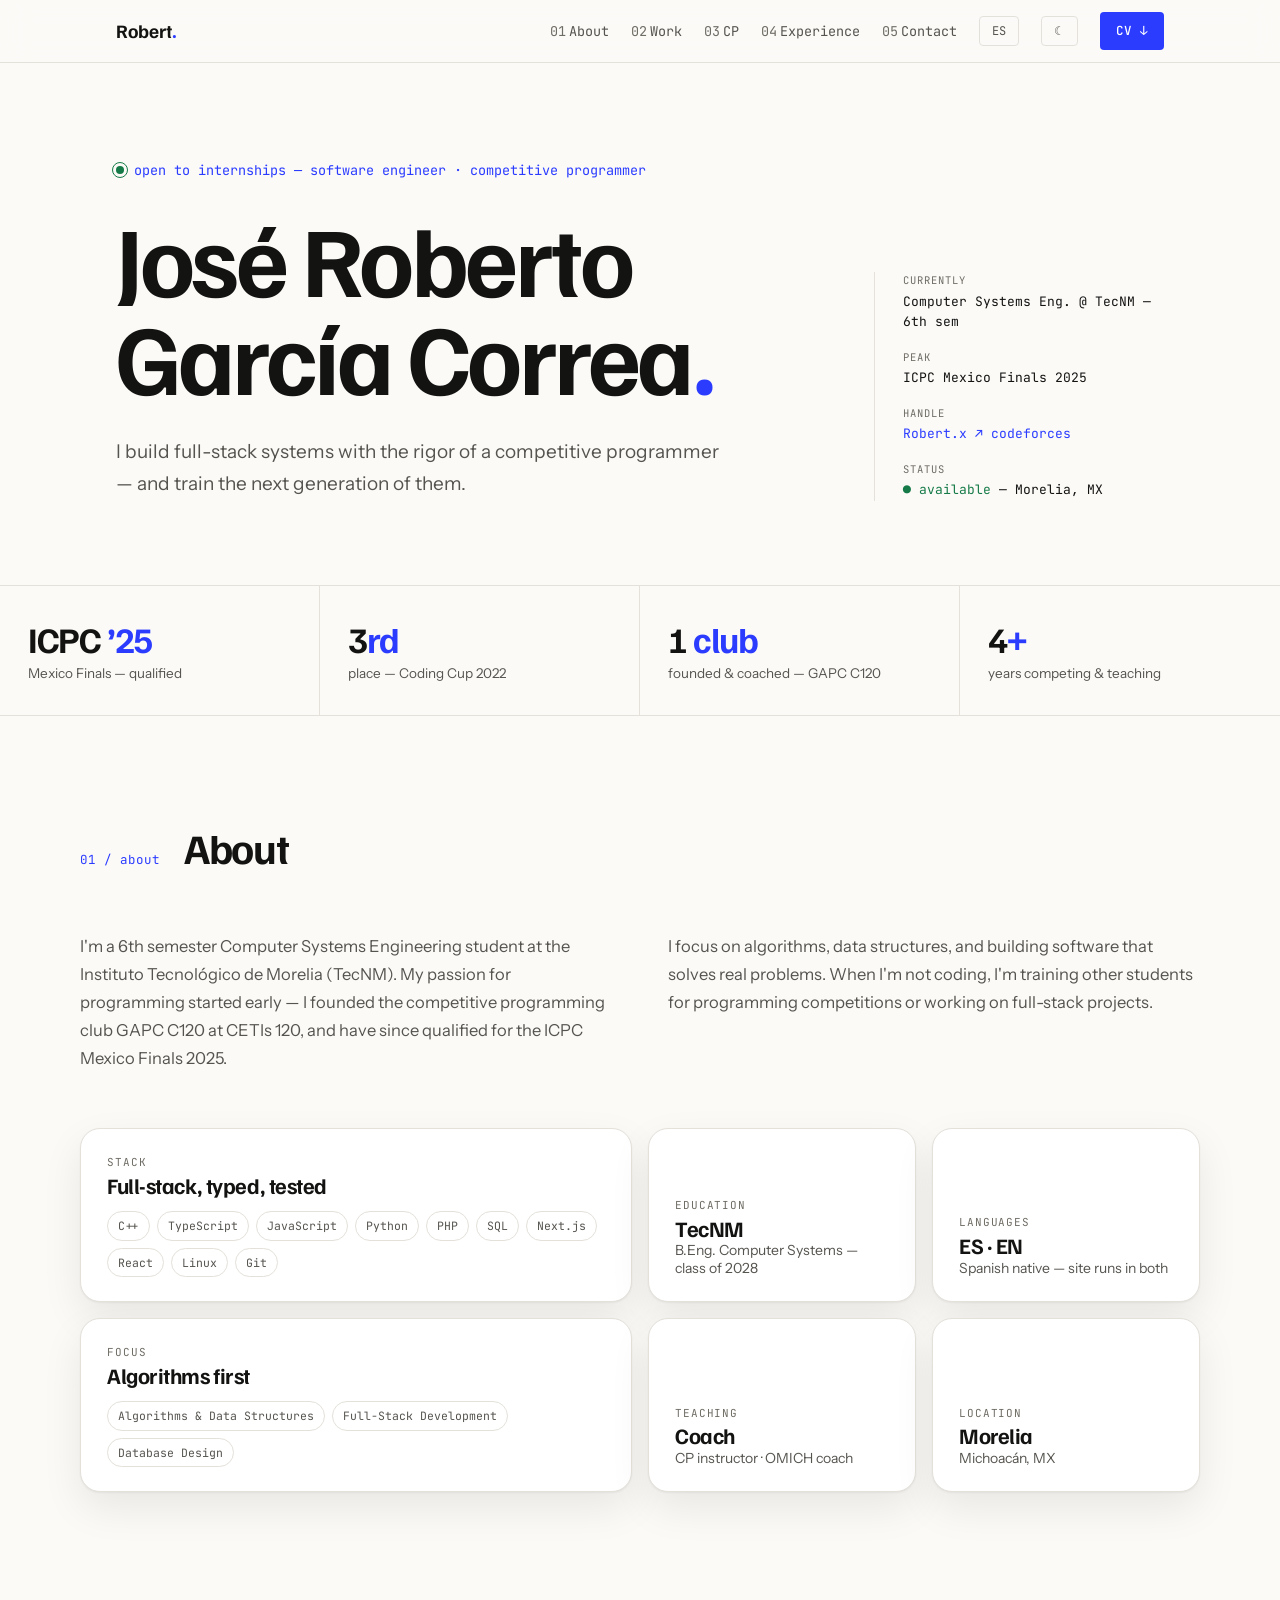
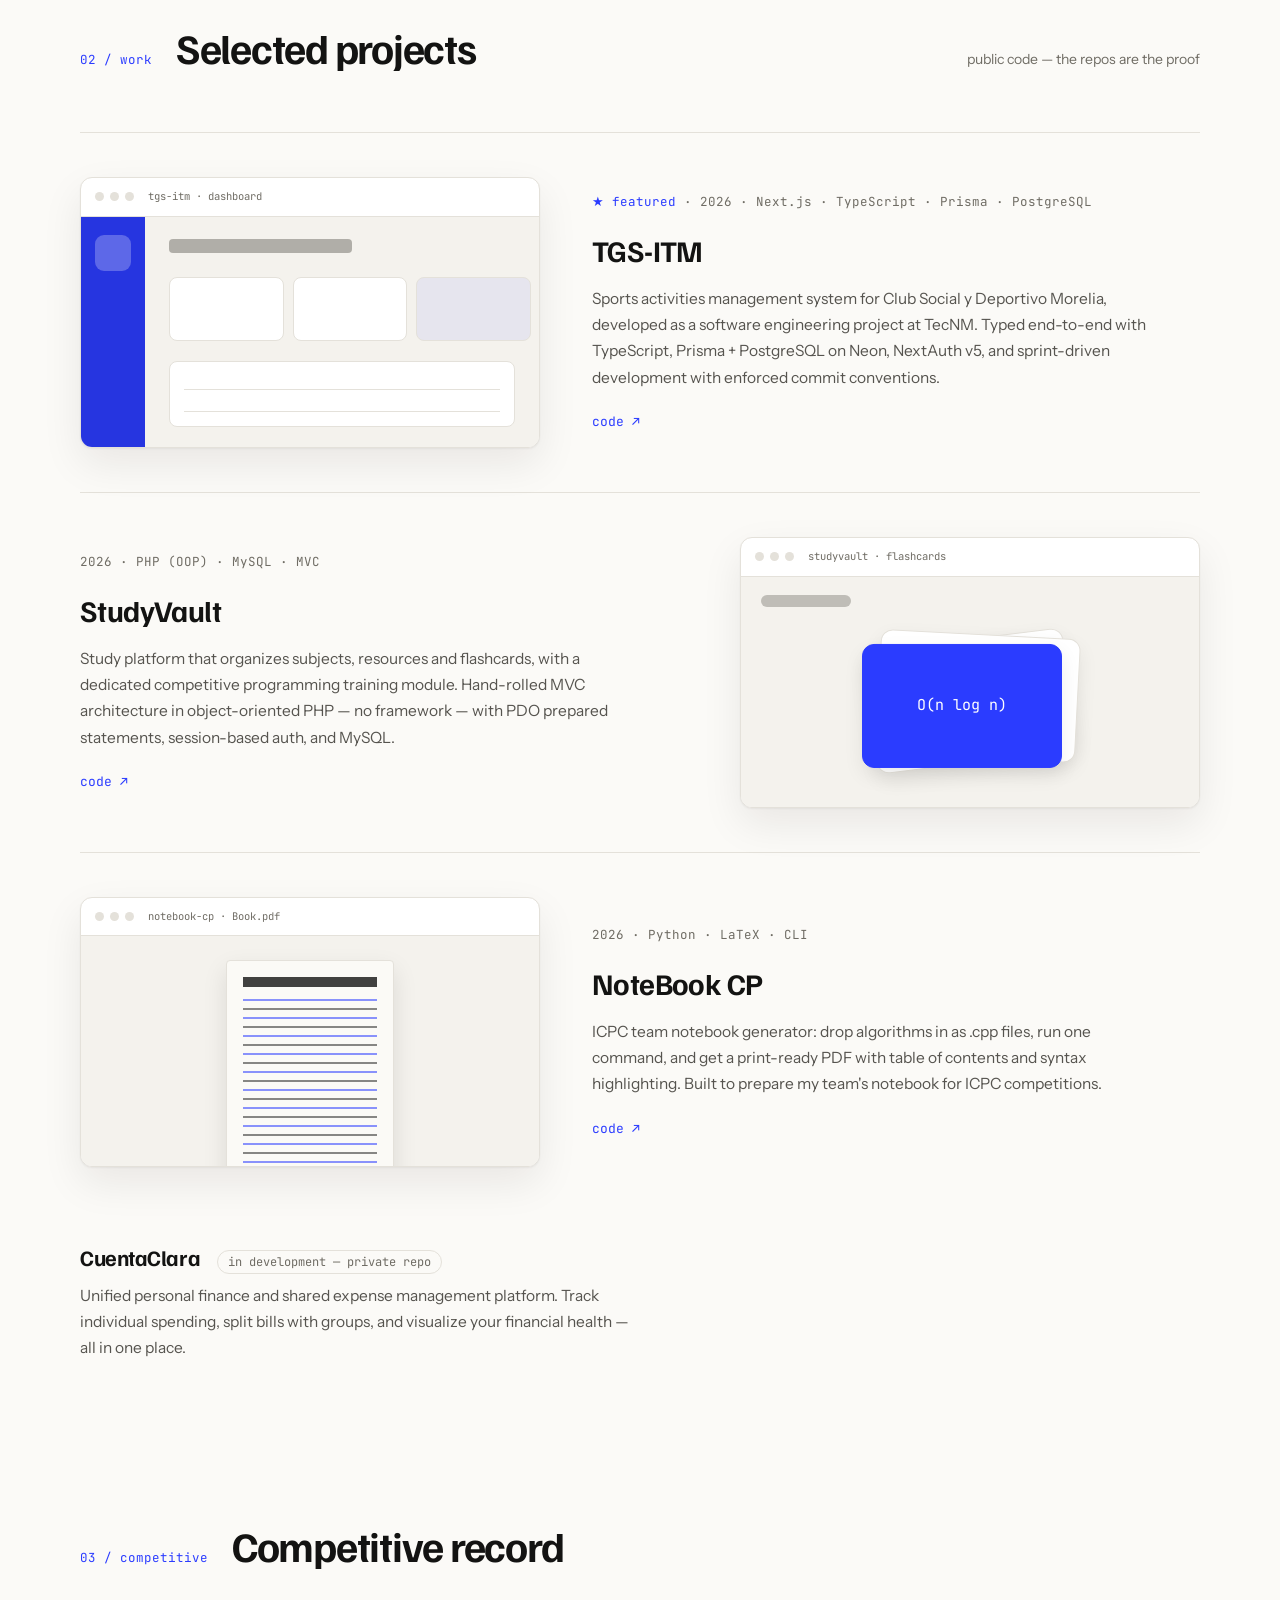
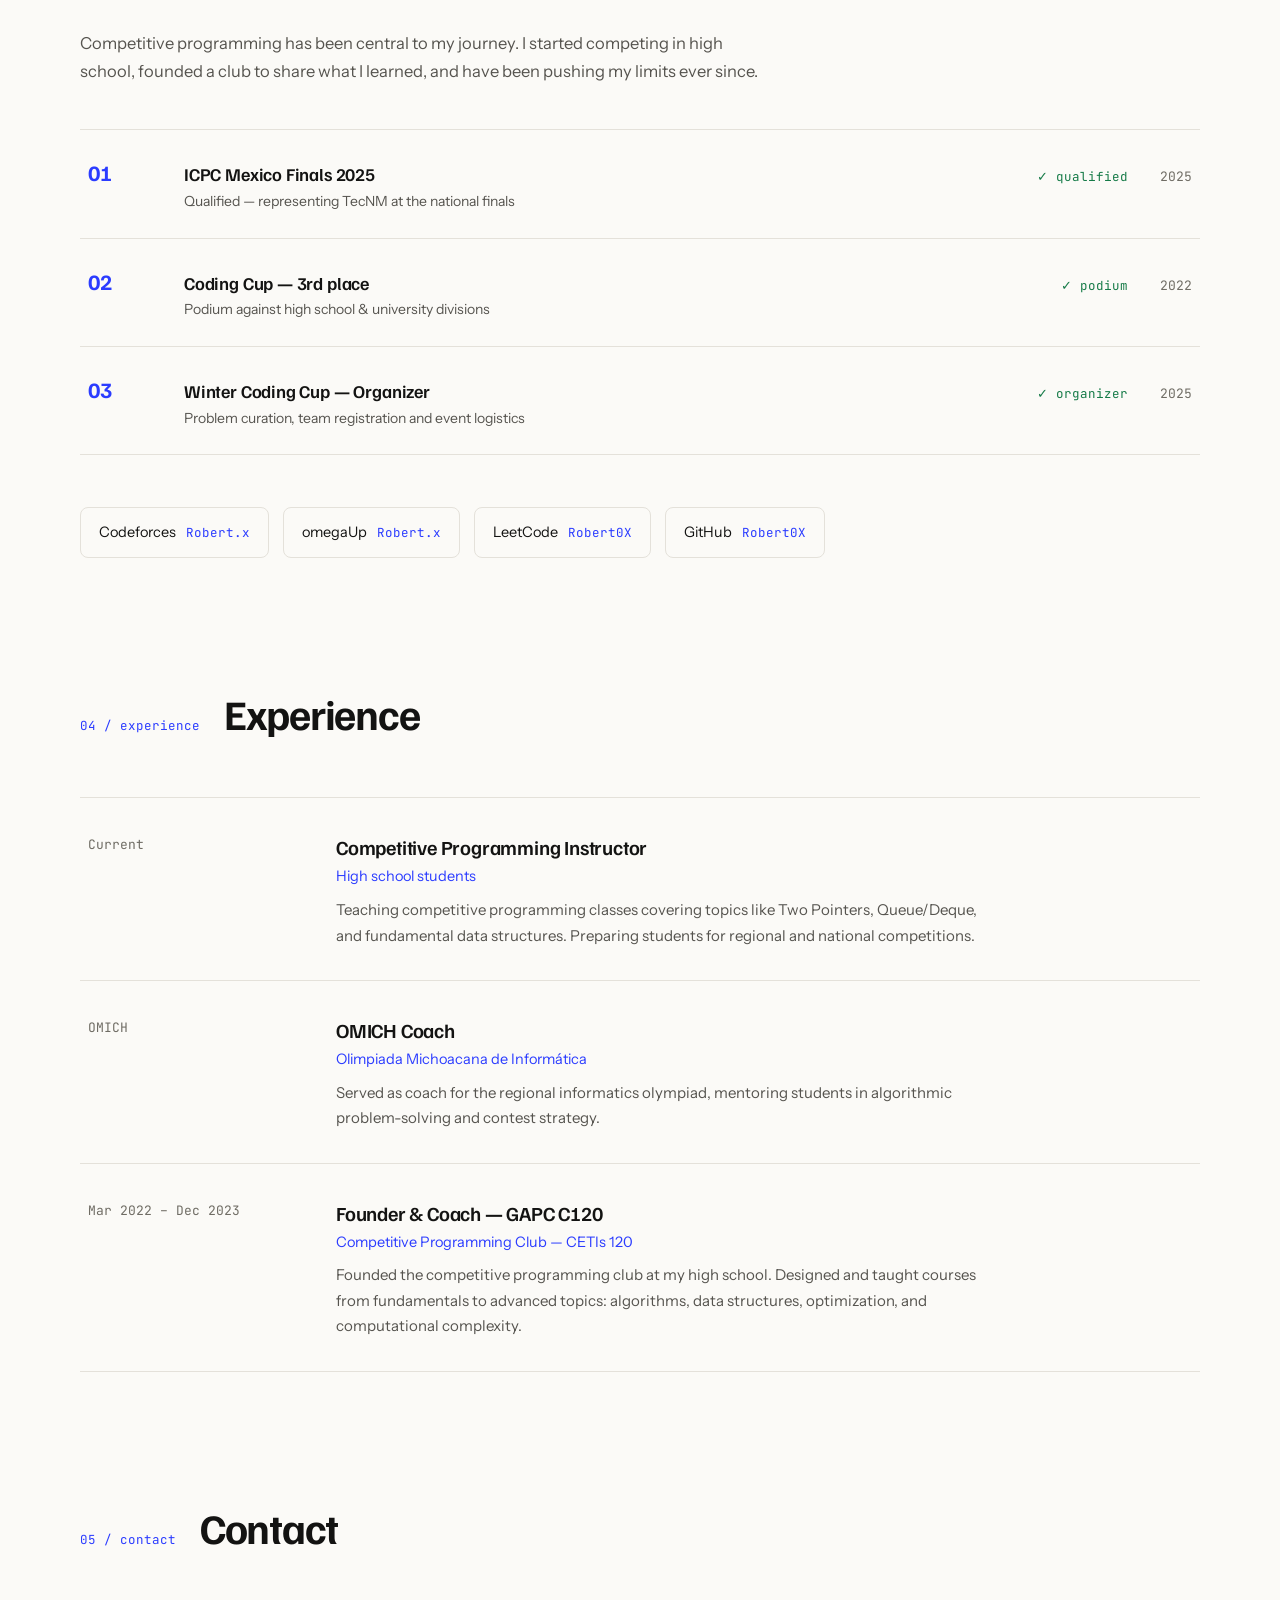
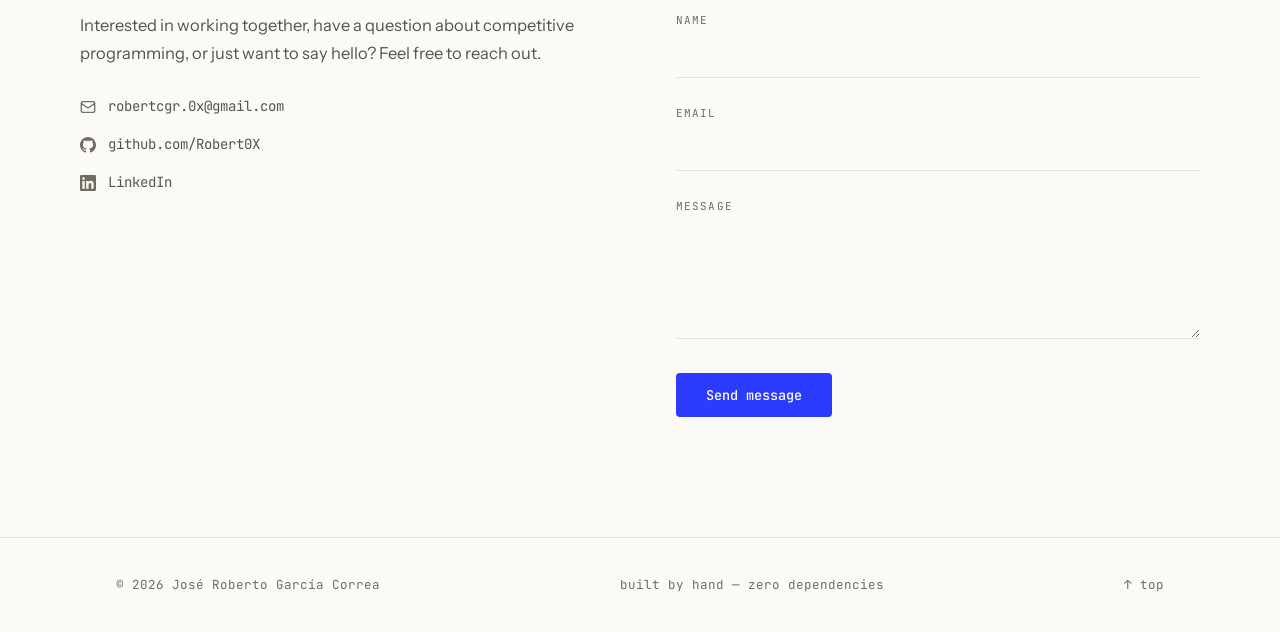
==== commit 0c84cb43: "fix(redesign): AA contrast, main landmark, async fonts, i18n cell fix - Darken ink-3/green tokens an" ====
--- a/index.html
+++ b/index.html
@@ -64,7 +64,10 @@
 
     <link rel="preconnect" href="https://fonts.googleapis.com">
     <link rel="preconnect" href="https://fonts.gstatic.com" crossorigin>
-    <link href="https://fonts.googleapis.com/css2?family=Familjen+Grotesk:ital,wght@0,400;0,500;0,600;0,700;1,400&family=Instrument+Sans:ital,wght@0,400;0,500;0,600;1,400&family=JetBrains+Mono:wght@400;500&display=swap" rel="stylesheet">
+    <!-- Fonts load async (display=swap) so first paint is never blocked on them -->
+    <link rel="preload" as="style" href="https://fonts.googleapis.com/css2?family=Familjen+Grotesk:ital,wght@0,400;0,500;0,600;0,700;1,400&family=Instrument+Sans:ital,wght@0,400;0,500;0,600;1,400&family=JetBrains+Mono:wght@400;500&display=swap">
+    <link rel="stylesheet" href="https://fonts.googleapis.com/css2?family=Familjen+Grotesk:ital,wght@0,400;0,500;0,600;0,700;1,400&family=Instrument+Sans:ital,wght@0,400;0,500;0,600;1,400&family=JetBrains+Mono:wght@400;500&display=swap" media="print" onload="this.media='all'">
+    <noscript><link rel="stylesheet" href="https://fonts.googleapis.com/css2?family=Familjen+Grotesk:ital,wght@0,400;0,500;0,600;0,700;1,400&family=Instrument+Sans:ital,wght@0,400;0,500;0,600;1,400&family=JetBrains+Mono:wght@400;500&display=swap"></noscript>
     <link rel="stylesheet" href="css/style.css">
 </head>
 <body>
@@ -80,7 +83,7 @@
                 <a class="lnk" href="#experience"><b>04</b><span data-en="Experience" data-es="Experiencia">Experience</span></a>
                 <a class="lnk" href="#contact"><b>05</b><span data-en="Contact" data-es="Contacto">Contact</span></a>
             </div>
-            <button class="nav__btn" id="langToggle" type="button" aria-label="Toggle language">ES</button>
+            <button class="nav__btn" id="langToggle" type="button">ES</button>
             <button class="nav__btn" id="themeToggle" type="button" aria-label="Toggle theme">☾</button>
             <a class="nav__cv" href="assets/CV_RobertGarcia.pdf" download>CV ↓</a>
             <button class="nav__mobile-toggle" id="mobileToggle" type="button" aria-label="Menu">
@@ -131,6 +134,7 @@
         </div>
     </header>
 
+    <main>
     <!-- Proof Strip -->
     <section class="proof">
         <div class="proof__item" data-reveal>
@@ -197,7 +201,7 @@
             </div>
             <div class="cell" data-reveal>
                 <span class="cell__k" data-en="Teaching" data-es="Enseñanza">Teaching</span>
-                <span class="cell__v" data-en="Coach" data-es="Coach">Coach<small data-en="CP instructor · OMICH coach" data-es="Instructor de PC · coach OMICH">CP instructor · OMICH coach</small></span>
+                <span class="cell__v">Coach<small data-en="CP instructor · OMICH coach" data-es="Instructor de PC · coach OMICH">CP instructor · OMICH coach</small></span>
             </div>
             <div class="cell" data-reveal>
                 <span class="cell__k" data-en="Location" data-es="Ubicación">Location</span>
@@ -387,6 +391,7 @@
             </form>
         </div>
     </section>
+    </main>
 
     <!-- Footer -->
     <footer class="footer">
--- a/css/style.css
+++ b/css/style.css
@@ -10,12 +10,12 @@
     --paper-2: #f4f2ed;
     --card: #ffffff;
     --ink: #131312;
-    --ink-2: #5c5a55;
-    --ink-3: #a3a09a;
+    --ink-2: #56544f;
+    --ink-3: #6f6c64;
     --rule: #e4e1da;
     --blue: #2b3cff;
     --blue-soft: rgba(43, 60, 255, 0.07);
-    --green: #1fa860;
+    --green: #157a47;
     --shadow: 0 1px 2px rgba(20, 18, 12, 0.05), 0 16px 40px rgba(20, 18, 12, 0.08);
 
     --font-display: 'Familjen Grotesk', sans-serif;
@@ -31,8 +31,8 @@
     --paper-2: #16161a;
     --card: #1a1a1f;
     --ink: #f0efeb;
-    --ink-2: #a5a3a0;
-    --ink-3: #5e5c5a;
+    --ink-2: #aaa8a4;
+    --ink-3: #8b8985;
     --rule: #26262b;
     --blue: #6573ff;
     --blue-soft: rgba(101, 115, 255, 0.09);
@@ -206,6 +206,13 @@
 .nav__cv:hover {
     transform: translateY(-1px);
     box-shadow: 0 6px 18px color-mix(in srgb, var(--blue) 35%, transparent);
+}
+
+/* dark blue is light enough to need dark text for AA contrast */
+[data-theme="dark"] .nav__cv,
+[data-theme="dark"] .form-button {
+    color: #0e0e12;
+    font-weight: 600;
 }
 
 .nav__mobile-toggle {
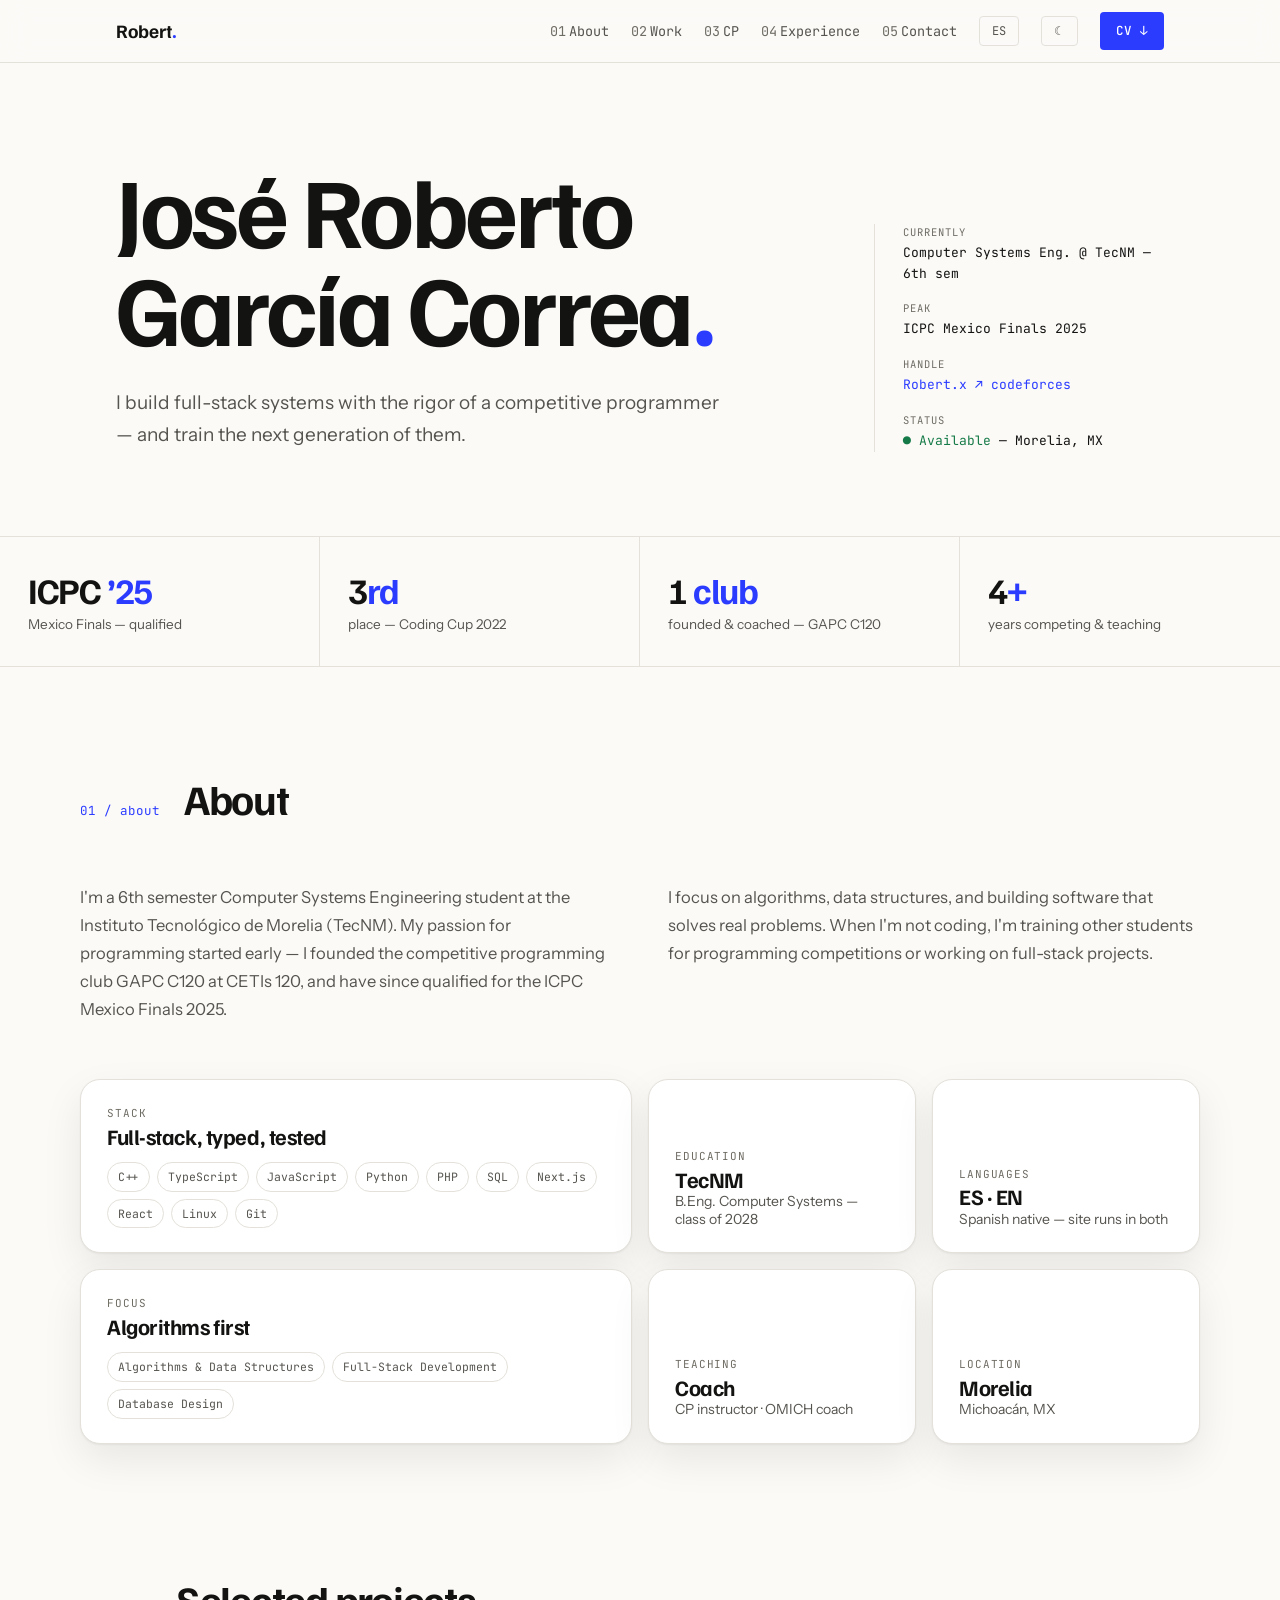
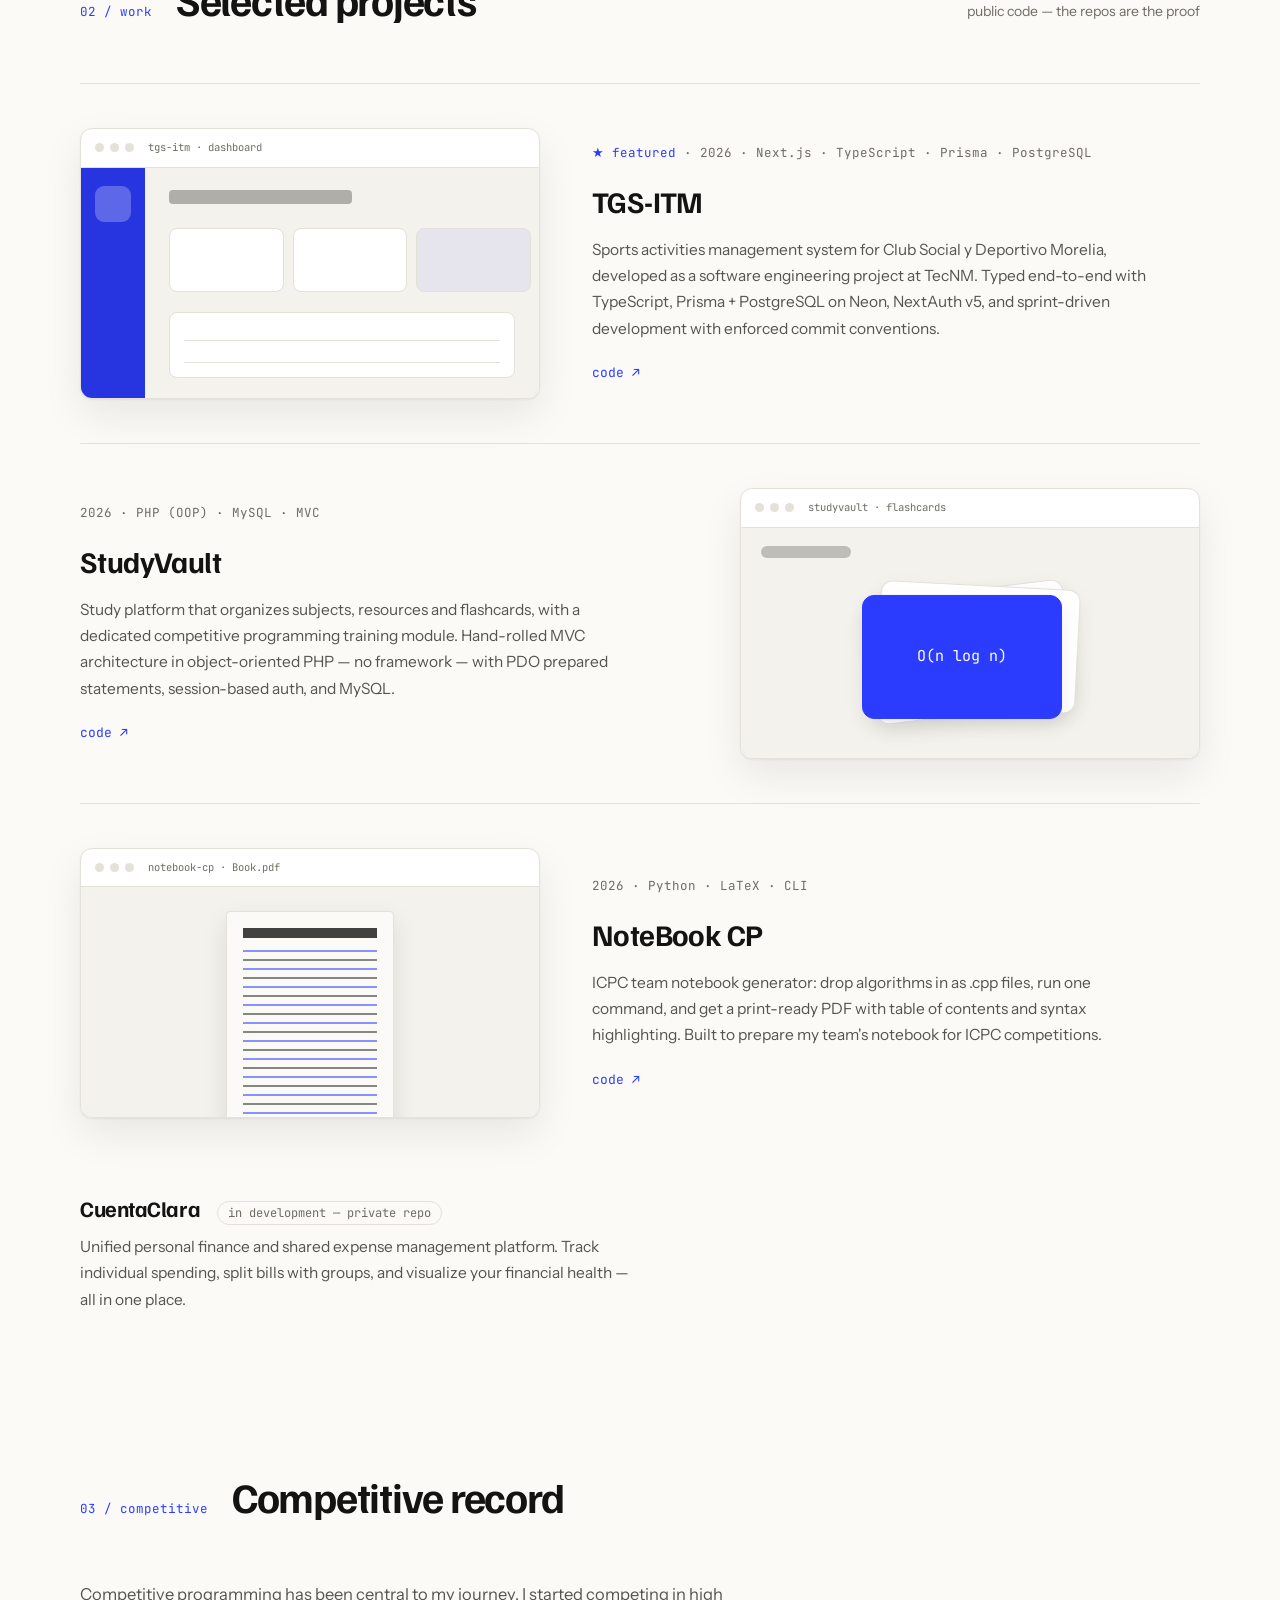
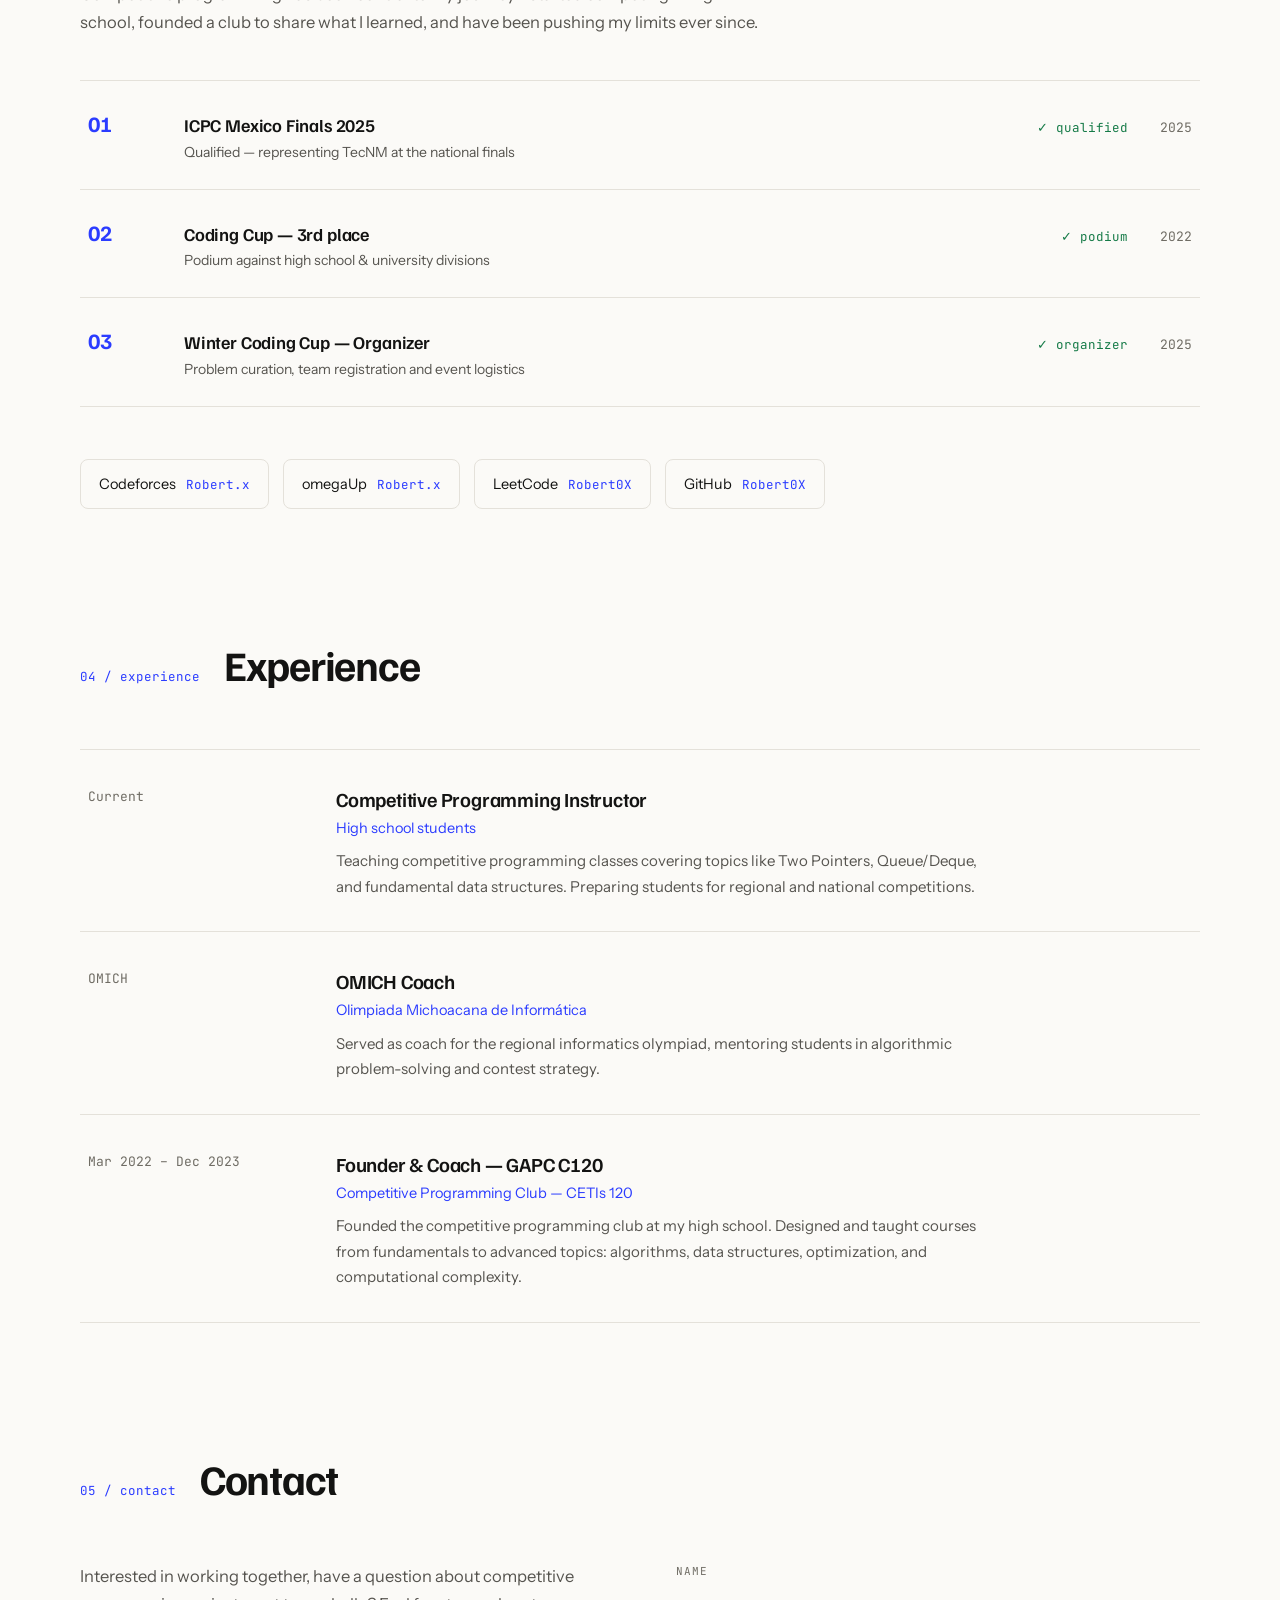
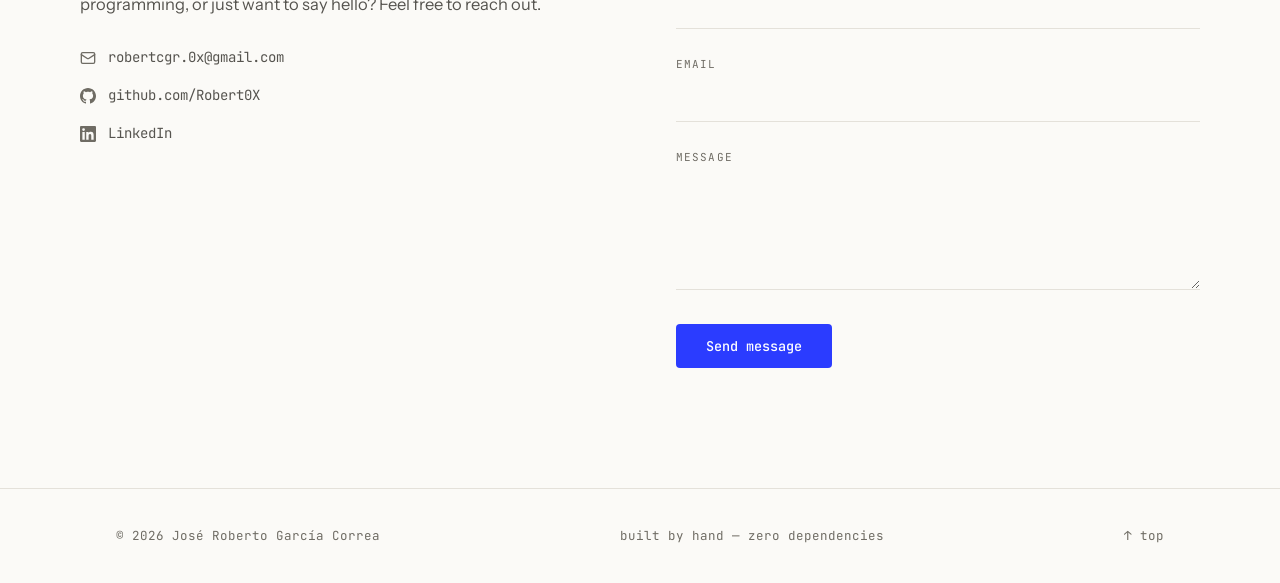
==== commit abd48f8c: "fix(redesign): remove hero role line, capitalize availability status Co-Authored-By: Claude Fable 5 " ====
--- a/index.html
+++ b/index.html
@@ -106,7 +106,6 @@
     <header class="wrap" id="hero">
         <div class="hero">
             <div>
-                <p class="hero__role"><span class="pulse"></span><span data-en="open to internships — software engineer · competitive programmer" data-es="abierto a prácticas — ingeniero de software · programador competitivo">open to internships — software engineer · competitive programmer</span></p>
                 <h1 class="hero__name">
                     <span class="line"><span>José Roberto</span></span>
                     <span class="line"><span>García Correa<em>.</em></span></span>
@@ -128,7 +127,7 @@
                 </div>
                 <div>
                     <dt data-en="Status" data-es="Estado">Status</dt>
-                    <dd><span class="ok" data-en="● available" data-es="● disponible">● available</span> — Morelia, MX</dd>
+                    <dd><span class="ok" data-en="● Available" data-es="● Disponible">● Available</span> — Morelia, MX</dd>
                 </div>
             </dl>
         </div>
--- a/css/style.css
+++ b/css/style.css
@@ -277,41 +277,6 @@
     align-items: end;
 }
 
-.hero__role {
-    font-family: var(--font-mono);
-    font-size: 13.5px;
-    color: var(--blue);
-    display: flex;
-    align-items: center;
-    gap: 10px;
-    margin-bottom: 26px;
-    opacity: 0;
-    animation: fadeup 0.7s var(--ease) 0.05s forwards;
-}
-
-.pulse {
-    flex-shrink: 0;
-    width: 8px;
-    height: 8px;
-    border-radius: 50%;
-    background: var(--green);
-    position: relative;
-}
-
-.pulse::after {
-    content: "";
-    position: absolute;
-    inset: -4px;
-    border-radius: 50%;
-    border: 1px solid var(--green);
-    animation: pulse 2s ease-out infinite;
-}
-
-@keyframes pulse {
-    from { transform: scale(0.6); opacity: 1; }
-    to { transform: scale(1.6); opacity: 0; }
-}
-
 .hero__name {
     font-family: var(--font-display);
     font-size: clamp(48px, 8vw, 100px);
@@ -1205,7 +1170,6 @@
         transform: none;
     }
 
-    .hero__role,
     .hero__bio,
     .spec {
         opacity: 1;
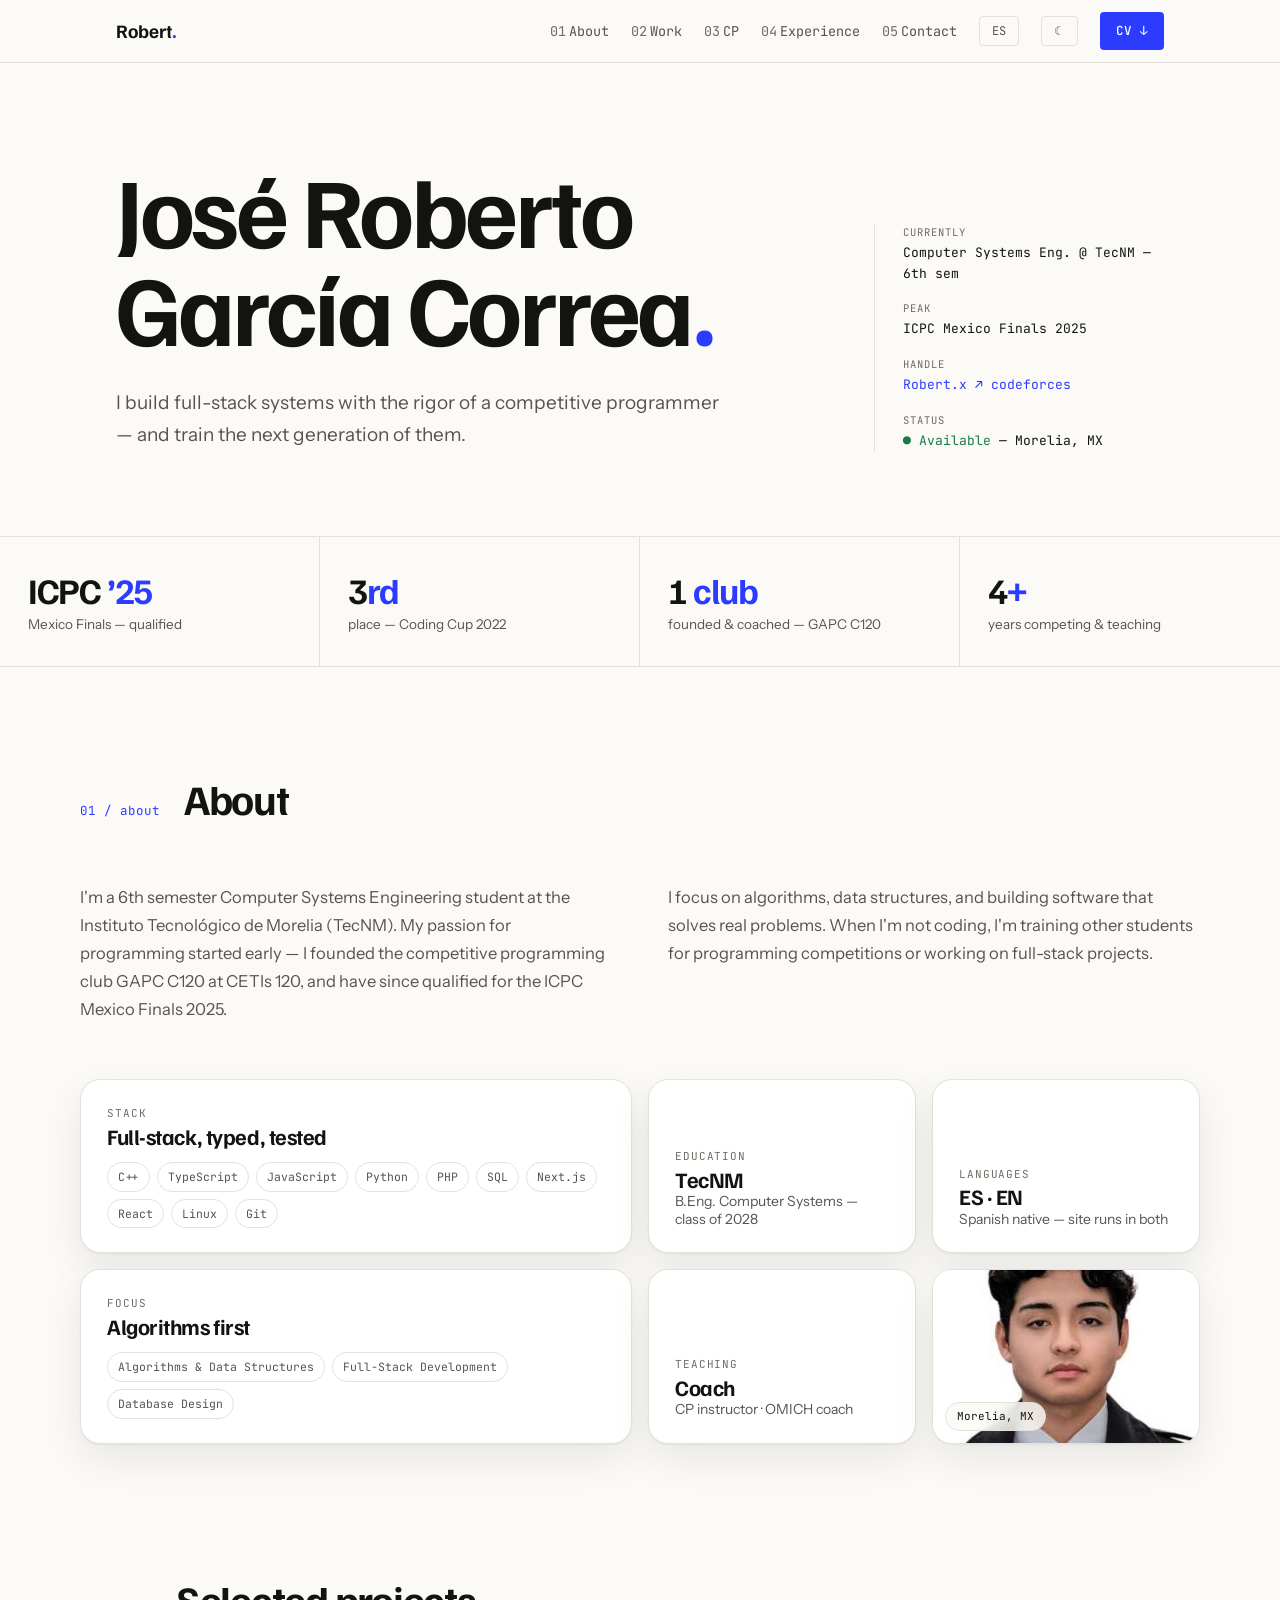
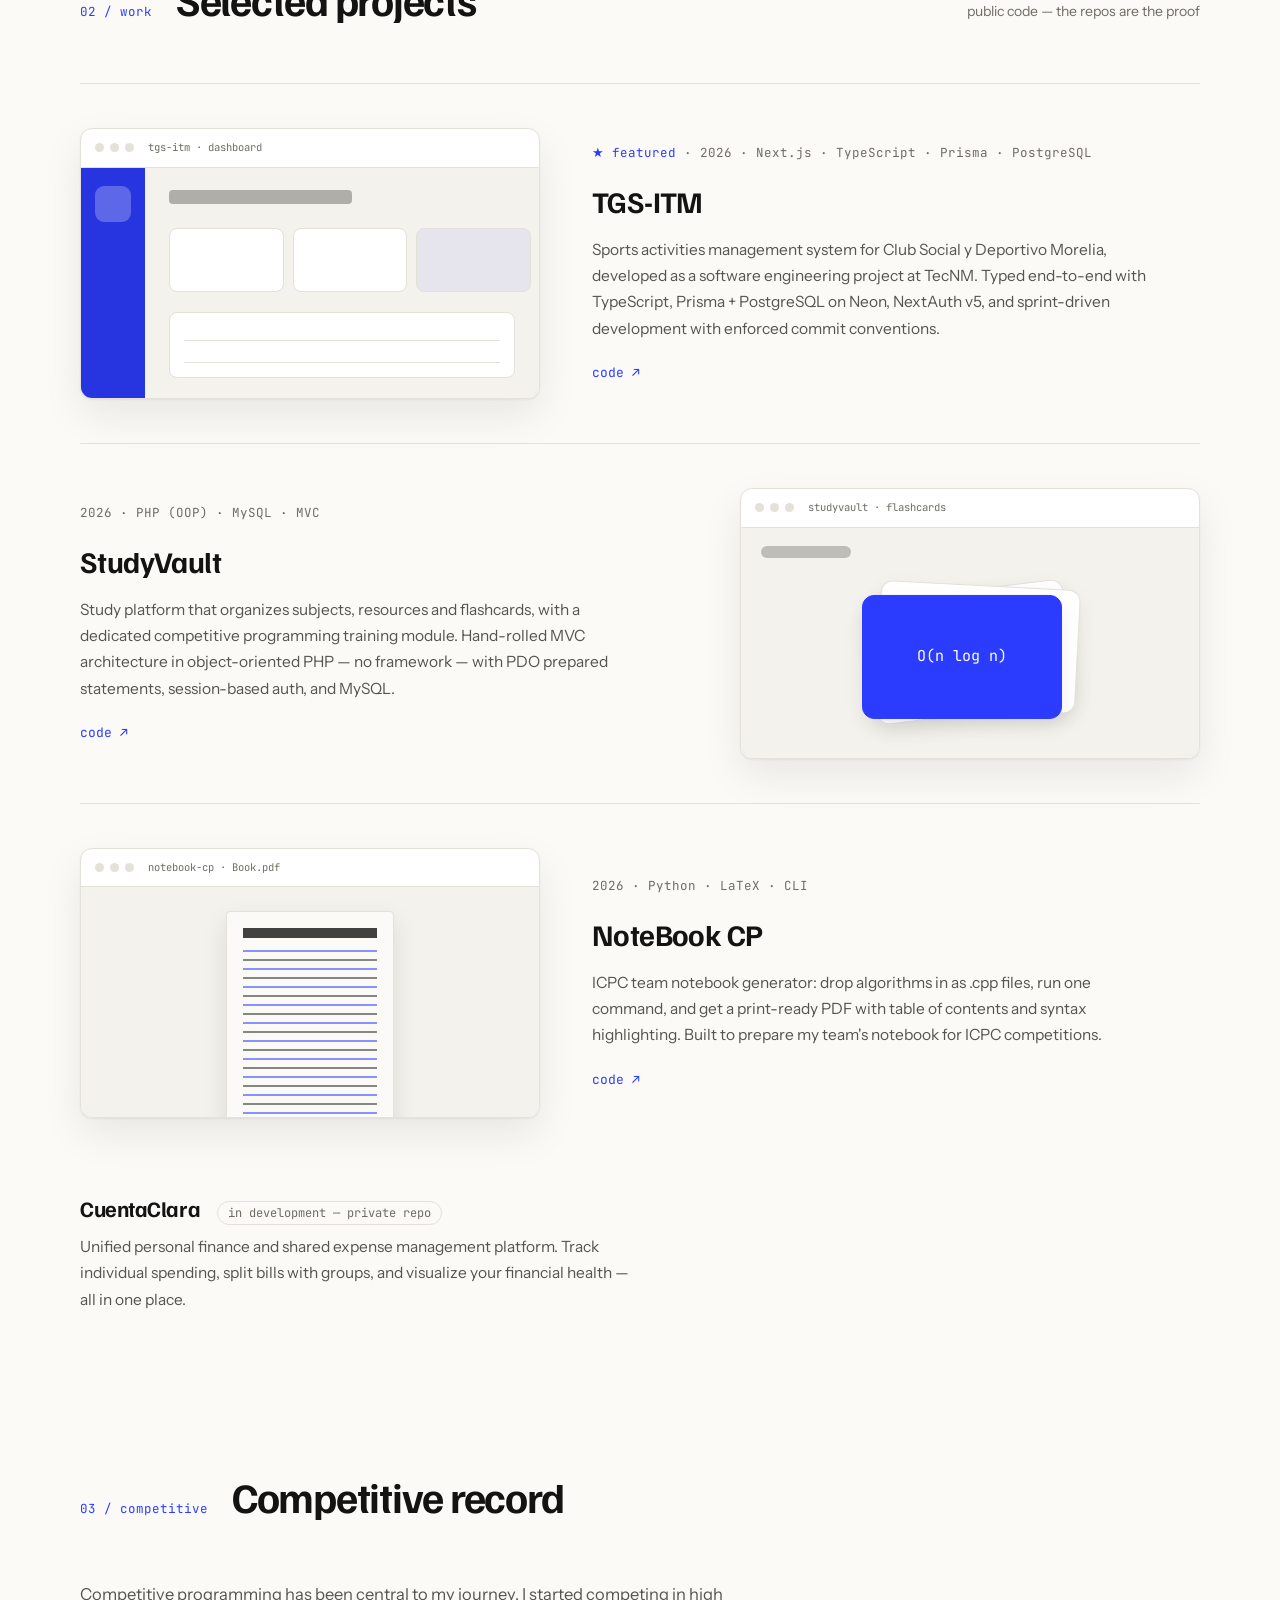
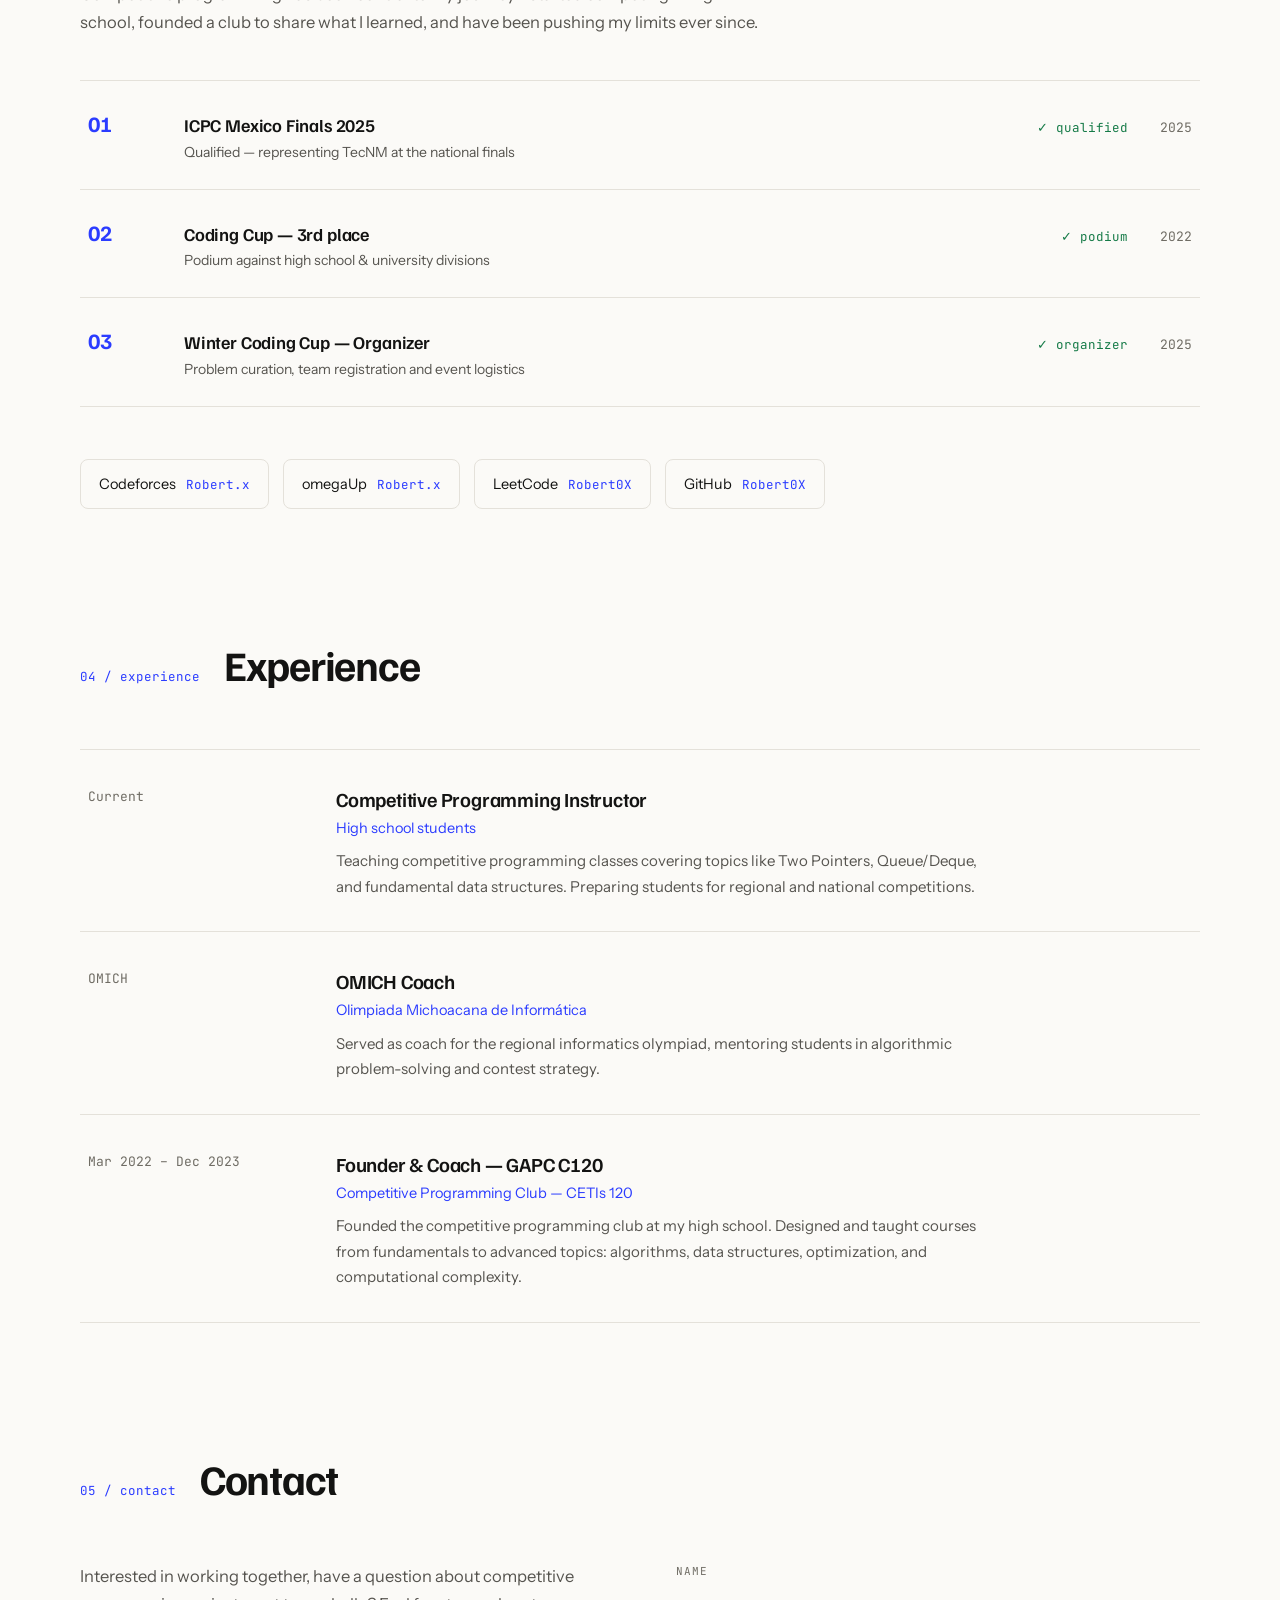
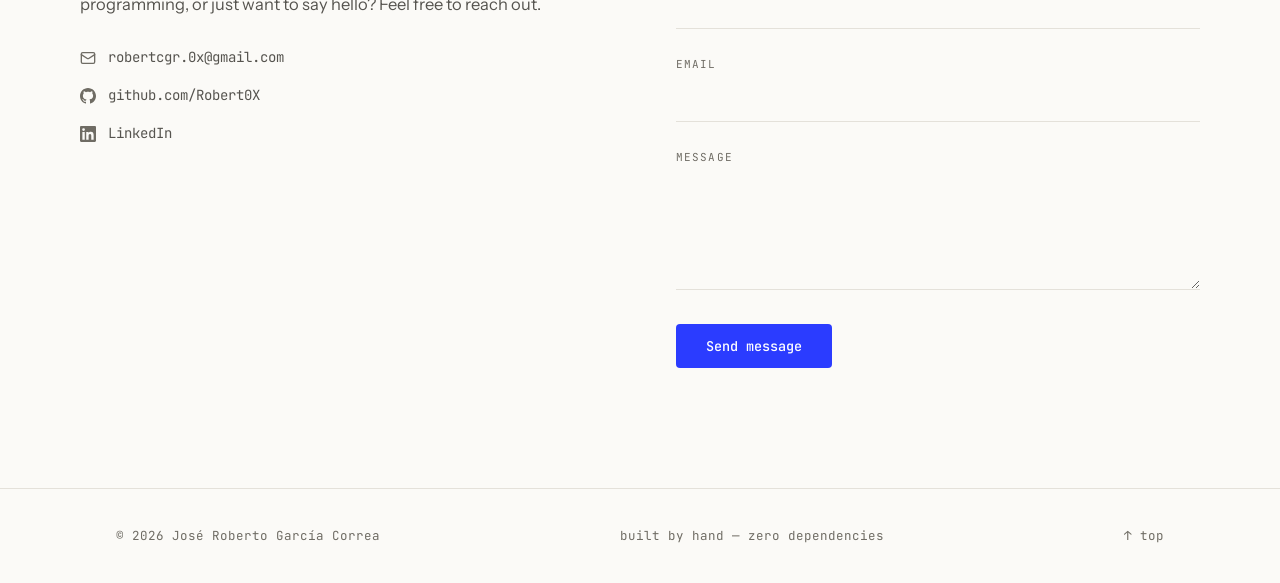
==== commit 0c1fcae4: "feat(redesign): add profile photo as bento cell with location tag Co-Authored-By: Claude Fable 5 <no" ====
--- a/index.html
+++ b/index.html
@@ -202,9 +202,9 @@
                 <span class="cell__k" data-en="Teaching" data-es="Enseñanza">Teaching</span>
                 <span class="cell__v">Coach<small data-en="CP instructor · OMICH coach" data-es="Instructor de PC · coach OMICH">CP instructor · OMICH coach</small></span>
             </div>
-            <div class="cell" data-reveal>
-                <span class="cell__k" data-en="Location" data-es="Ubicación">Location</span>
-                <span class="cell__v">Morelia<small>Michoacán, MX</small></span>
+            <div class="cell cell--photo" data-reveal>
+                <img src="assets/img/profile.jpg" alt="José Roberto García Correa" width="280" height="280" loading="lazy">
+                <span class="cell__tag">Morelia, MX</span>
             </div>
         </div>
     </section>
--- a/css/style.css
+++ b/css/style.css
@@ -502,6 +502,35 @@
     margin-top: 12px;
 }
 
+.cell--photo {
+    padding: 0;
+    position: relative;
+    overflow: hidden;
+}
+
+.cell--photo img {
+    position: absolute;
+    inset: 0;
+    width: 100%;
+    height: 100%;
+    object-fit: cover;
+}
+
+.cell--photo .cell__tag {
+    position: absolute;
+    left: 12px;
+    bottom: 12px;
+    font-family: var(--font-mono);
+    font-size: 11px;
+    color: var(--ink);
+    background: color-mix(in srgb, var(--paper) 82%, transparent);
+    backdrop-filter: blur(8px);
+    -webkit-backdrop-filter: blur(8px);
+    border: 1px solid var(--rule);
+    padding: 4px 11px;
+    border-radius: 99px;
+}
+
 .chip {
     font-family: var(--font-mono);
     font-size: 11.5px;
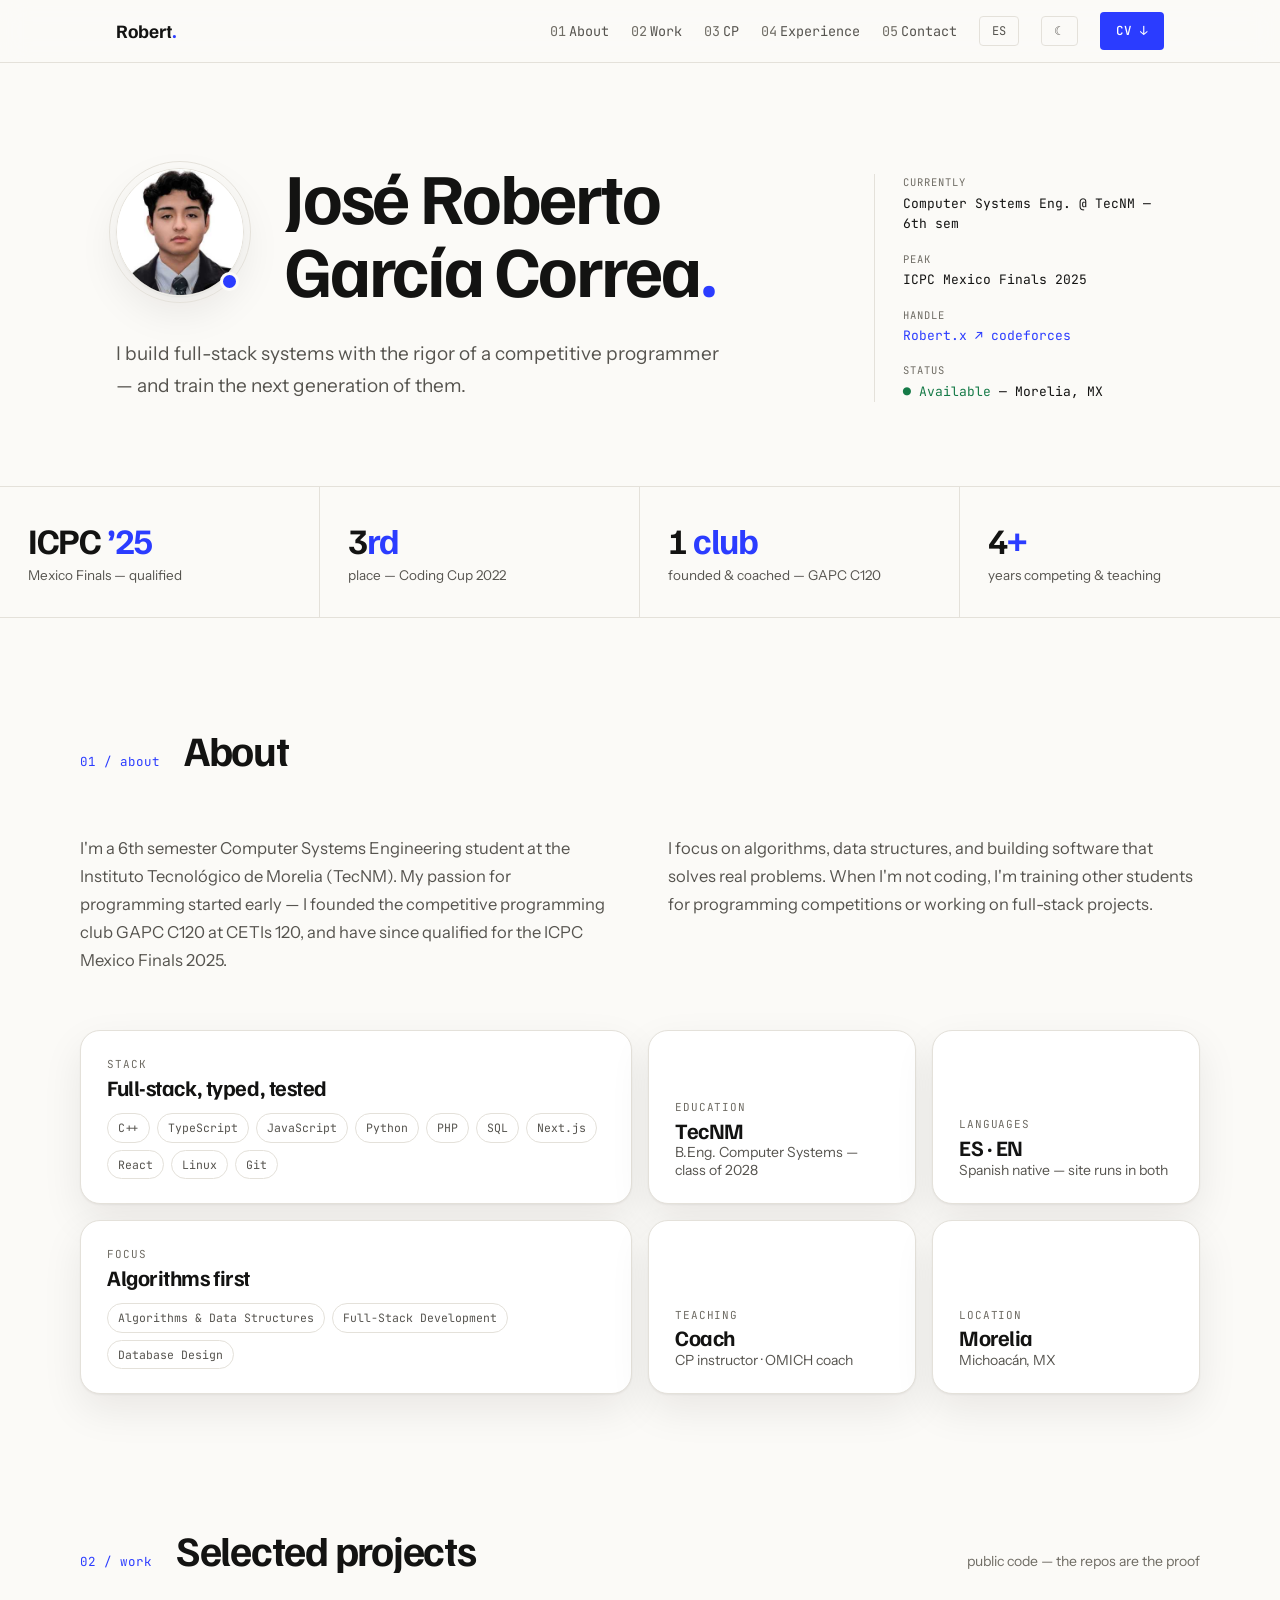
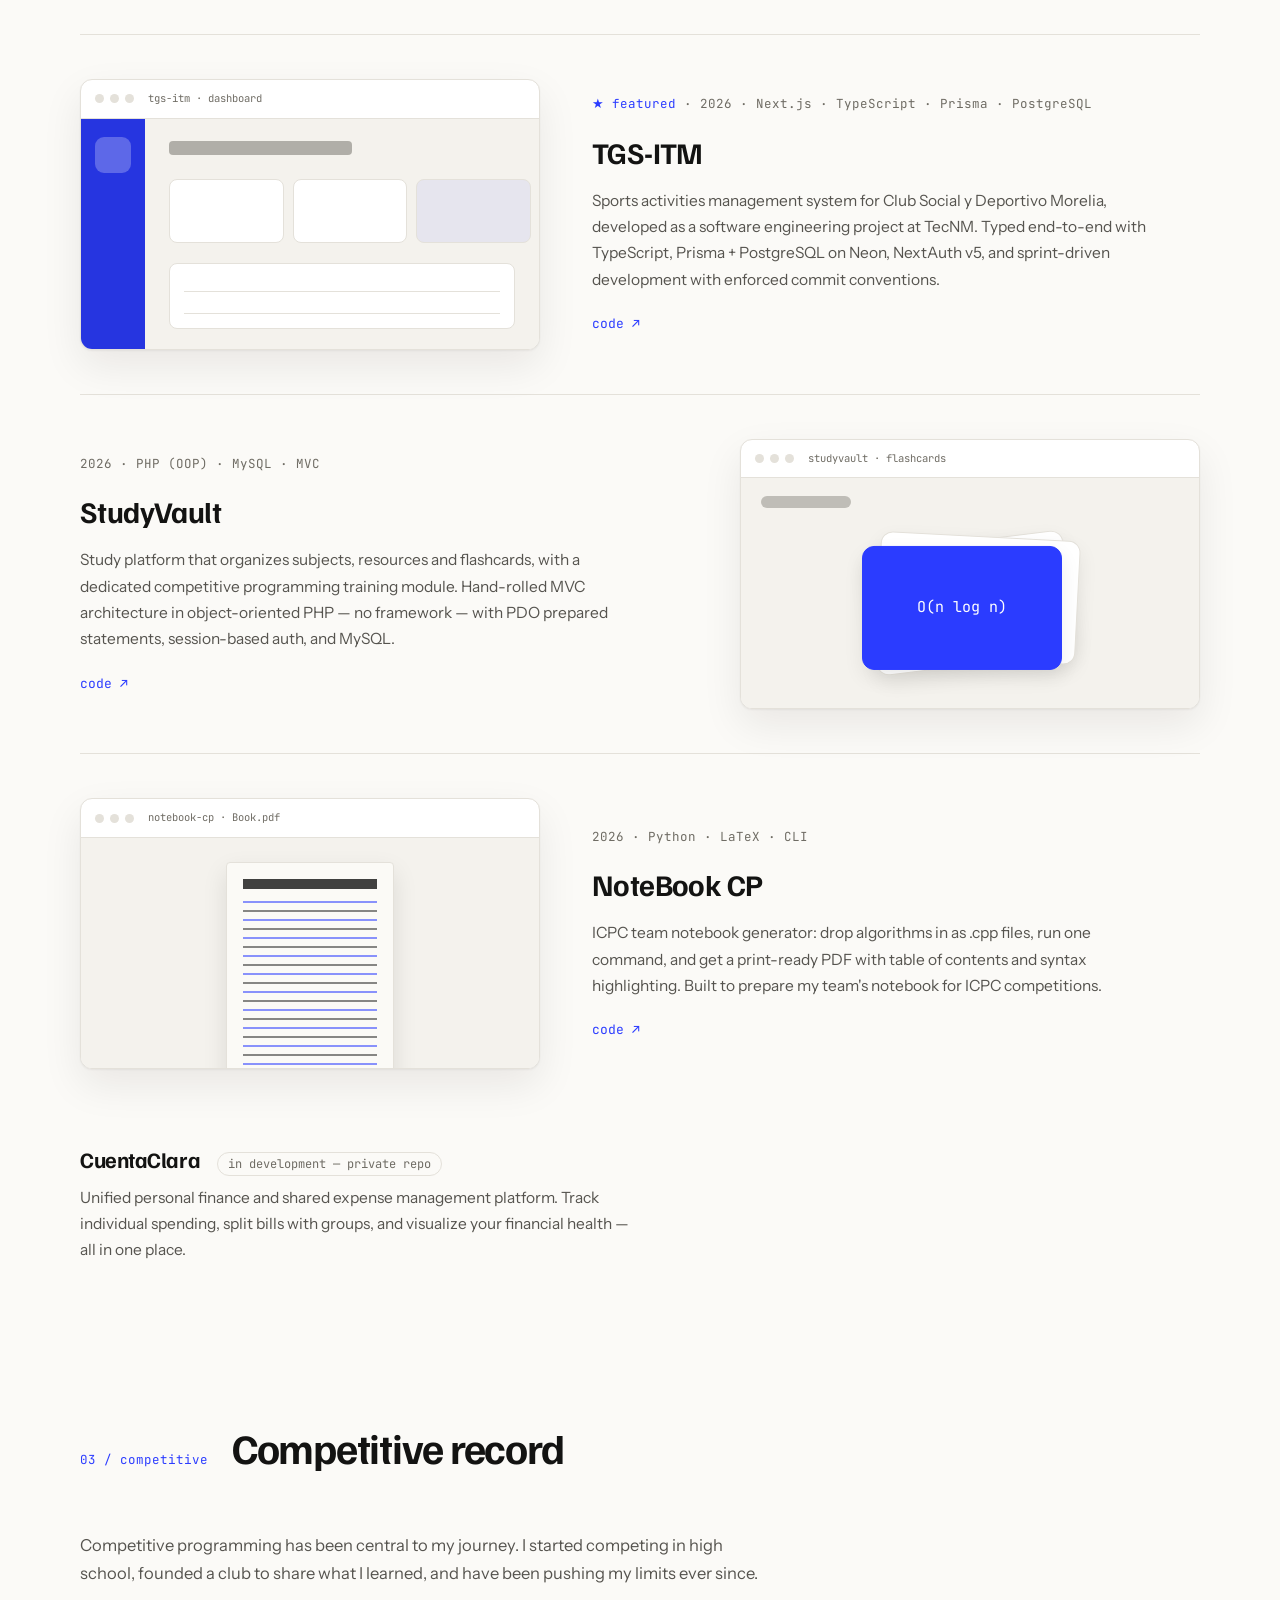
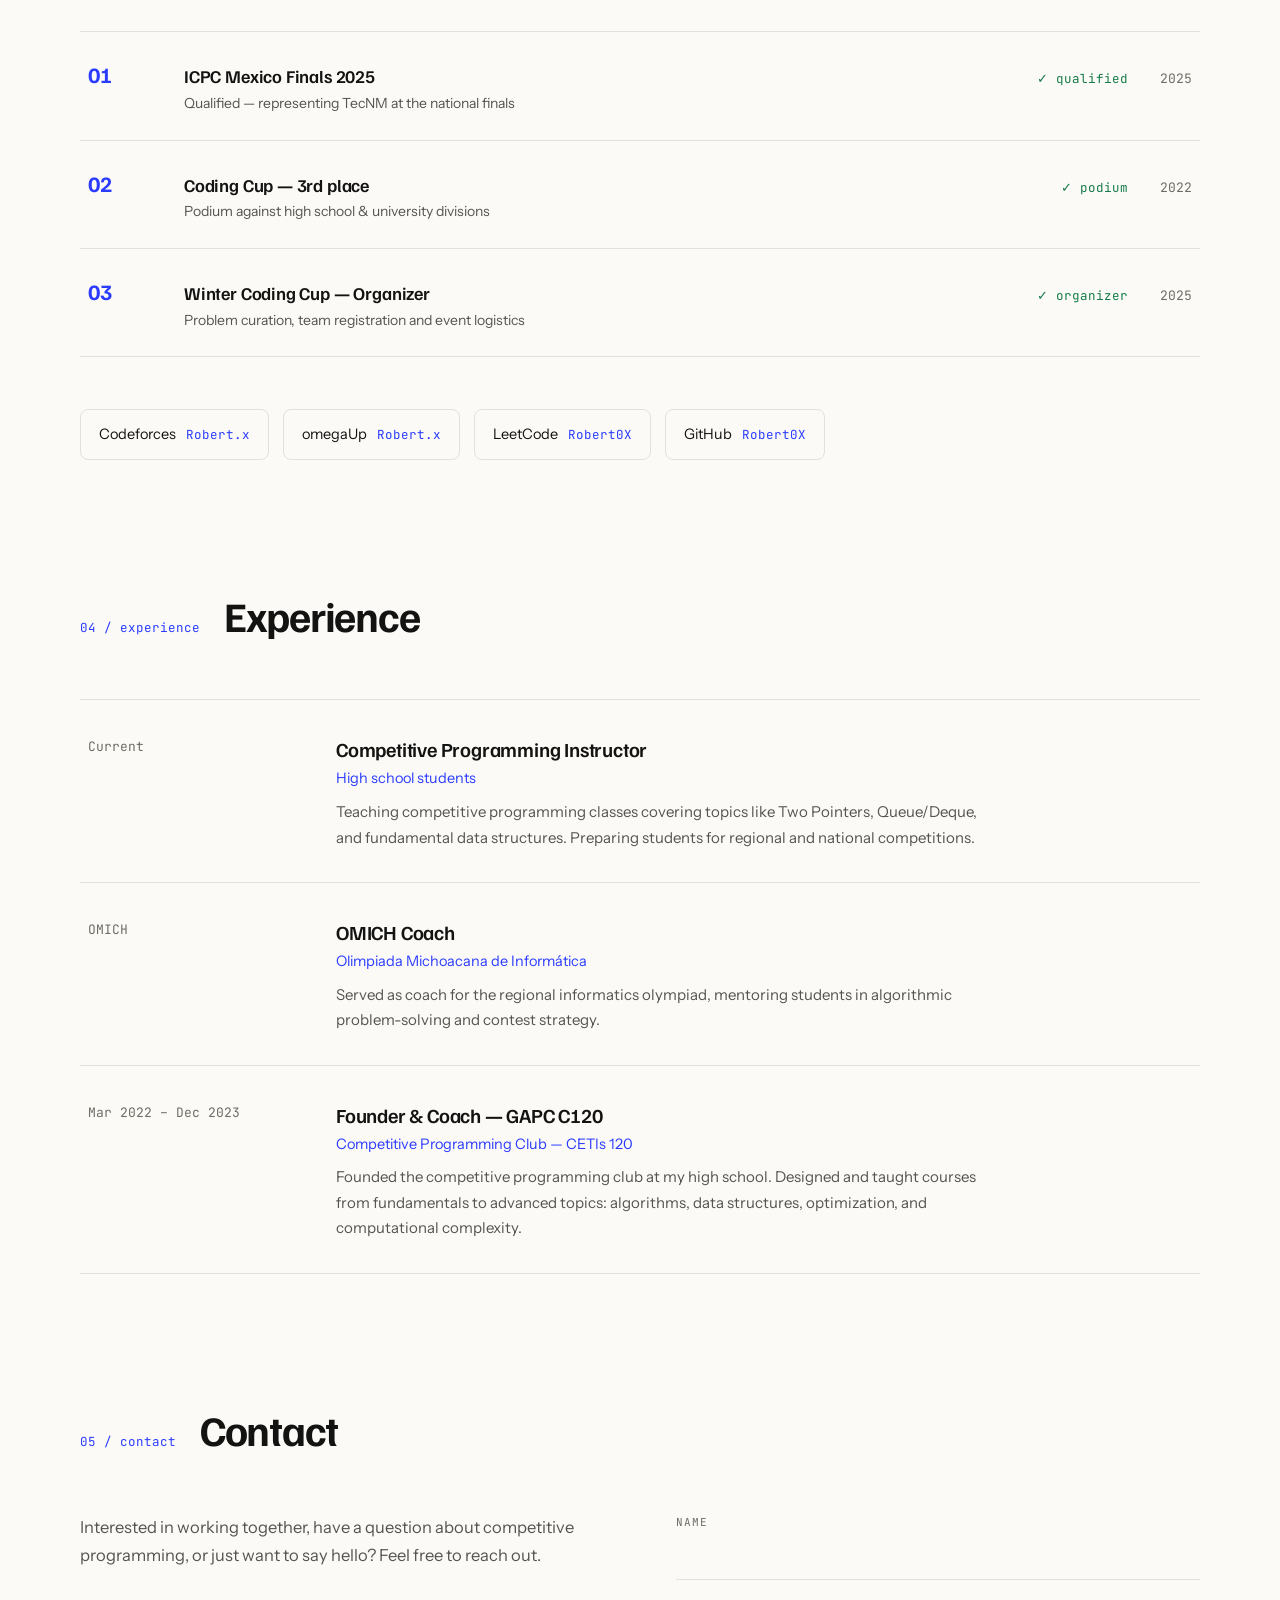
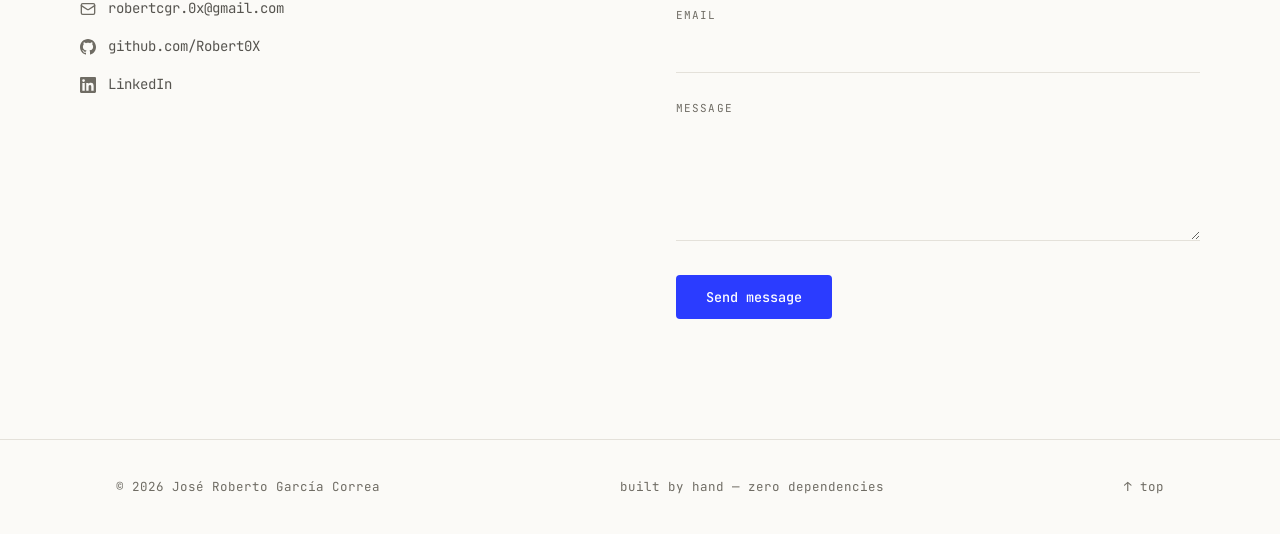
==== commit 16e7f44b: "feat(redesign): circular profile photo beside hero name - Double hairline ring with the brand blue p" ====
--- a/index.html
+++ b/index.html
@@ -106,10 +106,13 @@
     <header class="wrap" id="hero">
         <div class="hero">
             <div>
-                <h1 class="hero__name">
-                    <span class="line"><span>José Roberto</span></span>
-                    <span class="line"><span>García Correa<em>.</em></span></span>
-                </h1>
+                <div class="hero__head">
+                    <span class="hero__photo"><img src="assets/img/profile.jpg" alt="José Roberto García Correa" width="280" height="280"></span>
+                    <h1 class="hero__name">
+                        <span class="line"><span>José Roberto</span></span>
+                        <span class="line"><span>García Correa<em>.</em></span></span>
+                    </h1>
+                </div>
                 <p class="hero__bio" data-en="I build full-stack systems with the rigor of a competitive programmer — and train the next generation of them." data-es="Construyo sistemas full-stack con el rigor de un programador competitivo — y entreno a la siguiente generación.">I build full-stack systems with the rigor of a competitive programmer — and train the next generation of them.</p>
             </div>
             <dl class="spec">
@@ -202,9 +205,9 @@
                 <span class="cell__k" data-en="Teaching" data-es="Enseñanza">Teaching</span>
                 <span class="cell__v">Coach<small data-en="CP instructor · OMICH coach" data-es="Instructor de PC · coach OMICH">CP instructor · OMICH coach</small></span>
             </div>
-            <div class="cell cell--photo" data-reveal>
-                <img src="assets/img/profile.jpg" alt="José Roberto García Correa" width="280" height="280" loading="lazy">
-                <span class="cell__tag">Morelia, MX</span>
+            <div class="cell" data-reveal>
+                <span class="cell__k" data-en="Location" data-es="Ubicación">Location</span>
+                <span class="cell__v">Morelia<small>Michoacán, MX</small></span>
             </div>
         </div>
     </section>
--- a/css/style.css
+++ b/css/style.css
@@ -277,17 +277,64 @@
     align-items: end;
 }
 
+.hero__head {
+    display: flex;
+    align-items: center;
+    gap: clamp(24px, 3.2vw, 44px);
+}
+
+.hero__photo {
+    flex-shrink: 0;
+    position: relative;
+    width: clamp(92px, 10vw, 140px);
+    aspect-ratio: 1;
+    border-radius: 50%;
+    border: 1px solid var(--rule);
+    outline: 1px solid var(--rule);
+    outline-offset: 6px;
+    box-shadow: var(--shadow);
+    opacity: 0;
+    animation: photoIn 0.9s var(--ease) 0.05s forwards;
+}
+
+.hero__photo img {
+    width: 100%;
+    height: 100%;
+    object-fit: cover;
+    border-radius: 50%;
+}
+
+/* the brand's blue period, resting on the ring */
+.hero__photo::after {
+    content: "";
+    position: absolute;
+    right: 3%;
+    bottom: 3%;
+    width: 15%;
+    aspect-ratio: 1;
+    border-radius: 50%;
+    background: var(--blue);
+    border: 3px solid var(--paper);
+    transition: background 0.4s, border-color 0.4s;
+}
+
+@keyframes photoIn {
+    from { opacity: 0; transform: scale(0.92); }
+    to { opacity: 1; transform: none; }
+}
+
 .hero__name {
     font-family: var(--font-display);
-    font-size: clamp(48px, 8vw, 100px);
+    font-size: clamp(40px, 6vw, 72px);
     font-weight: 700;
-    line-height: 0.98;
-    letter-spacing: -0.035em;
+    line-height: 1.02;
+    letter-spacing: -0.03em;
 }
 
 .hero__name .line {
     display: block;
     overflow: hidden;
+    white-space: nowrap;
 }
 
 .hero__name .line span {
@@ -502,35 +549,6 @@
     margin-top: 12px;
 }
 
-.cell--photo {
-    padding: 0;
-    position: relative;
-    overflow: hidden;
-}
-
-.cell--photo img {
-    position: absolute;
-    inset: 0;
-    width: 100%;
-    height: 100%;
-    object-fit: cover;
-}
-
-.cell--photo .cell__tag {
-    position: absolute;
-    left: 12px;
-    bottom: 12px;
-    font-family: var(--font-mono);
-    font-size: 11px;
-    color: var(--ink);
-    background: color-mix(in srgb, var(--paper) 82%, transparent);
-    backdrop-filter: blur(8px);
-    -webkit-backdrop-filter: blur(8px);
-    border: 1px solid var(--rule);
-    padding: 4px 11px;
-    border-radius: 99px;
-}
-
 .chip {
     font-family: var(--font-mono);
     font-size: 11.5px;
@@ -1155,6 +1173,14 @@
     }
 }
 
+@media (max-width: 600px) {
+    .hero__head {
+        flex-direction: column;
+        align-items: flex-start;
+        gap: 26px;
+    }
+}
+
 @media (max-width: 520px) {
     .wrap {
         padding: 0 22px;
@@ -1200,6 +1226,7 @@
     }
 
     .hero__bio,
+    .hero__photo,
     .spec {
         opacity: 1;
     }
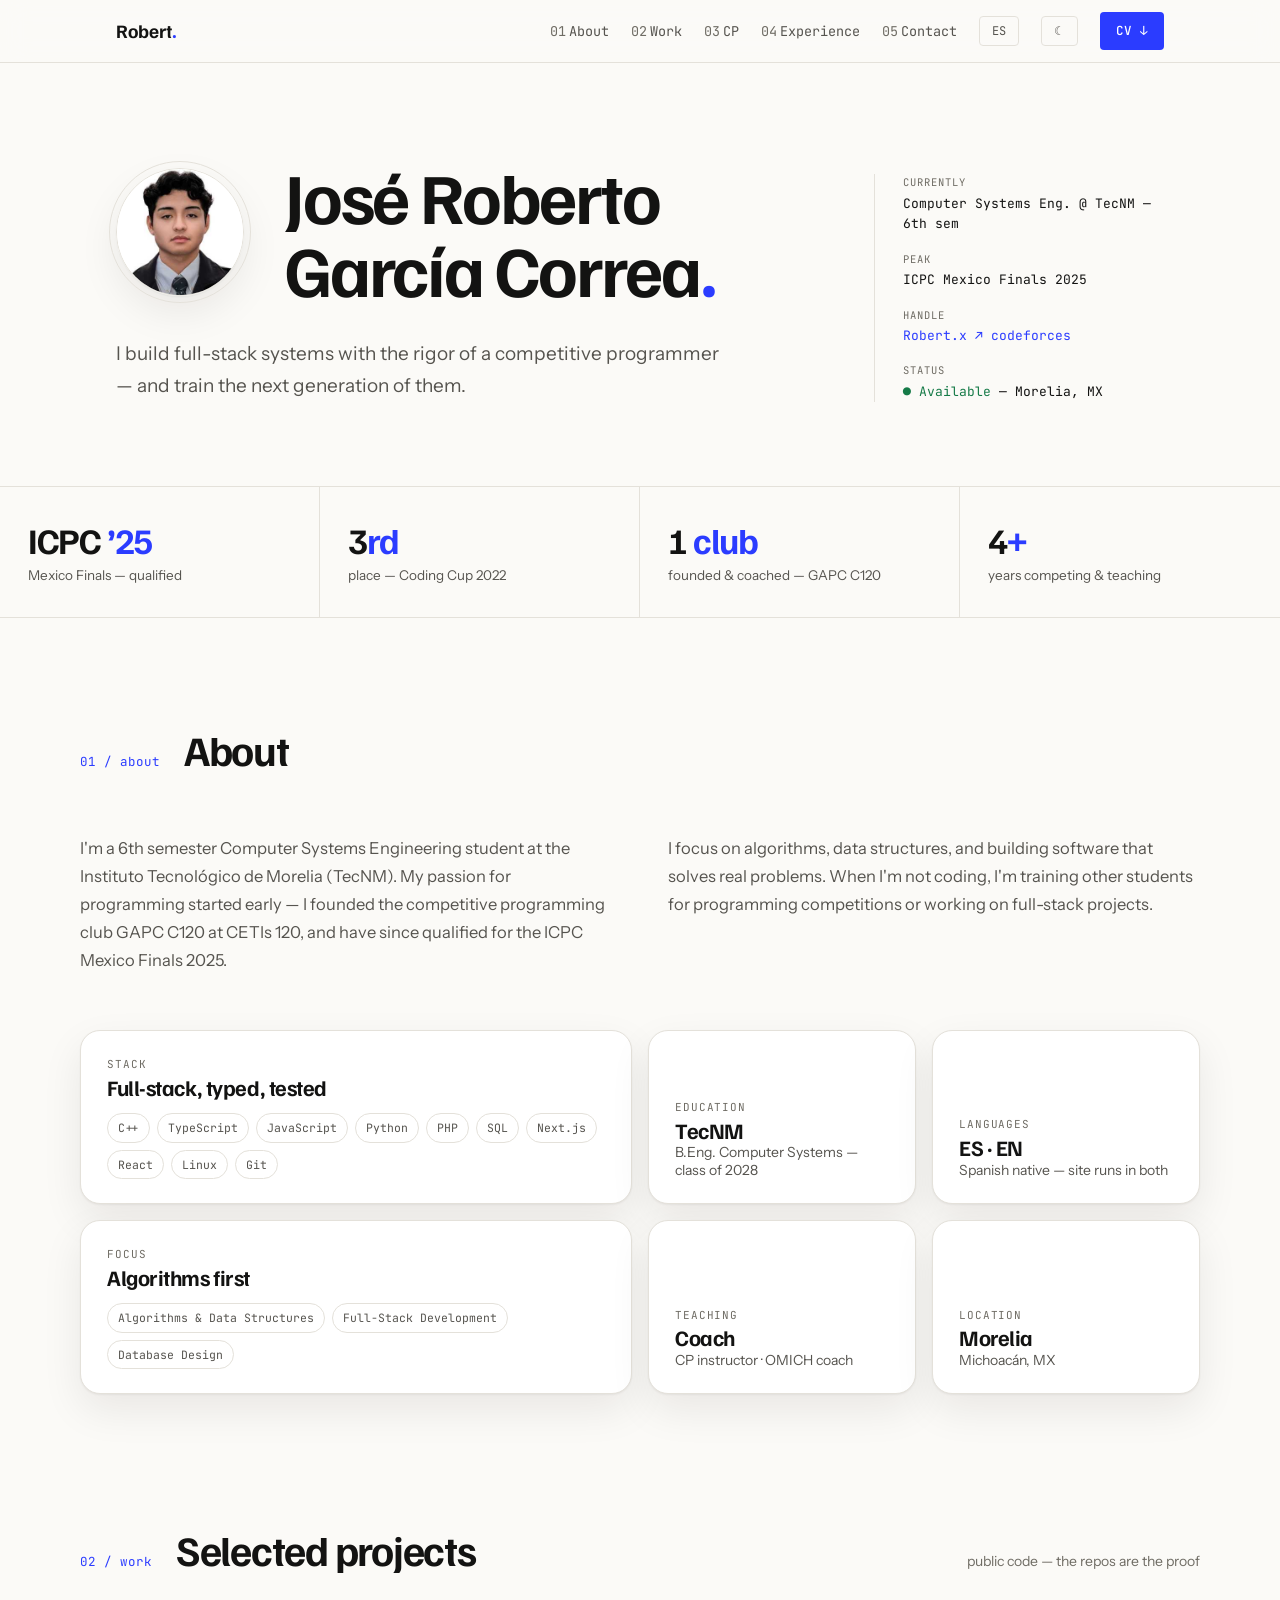
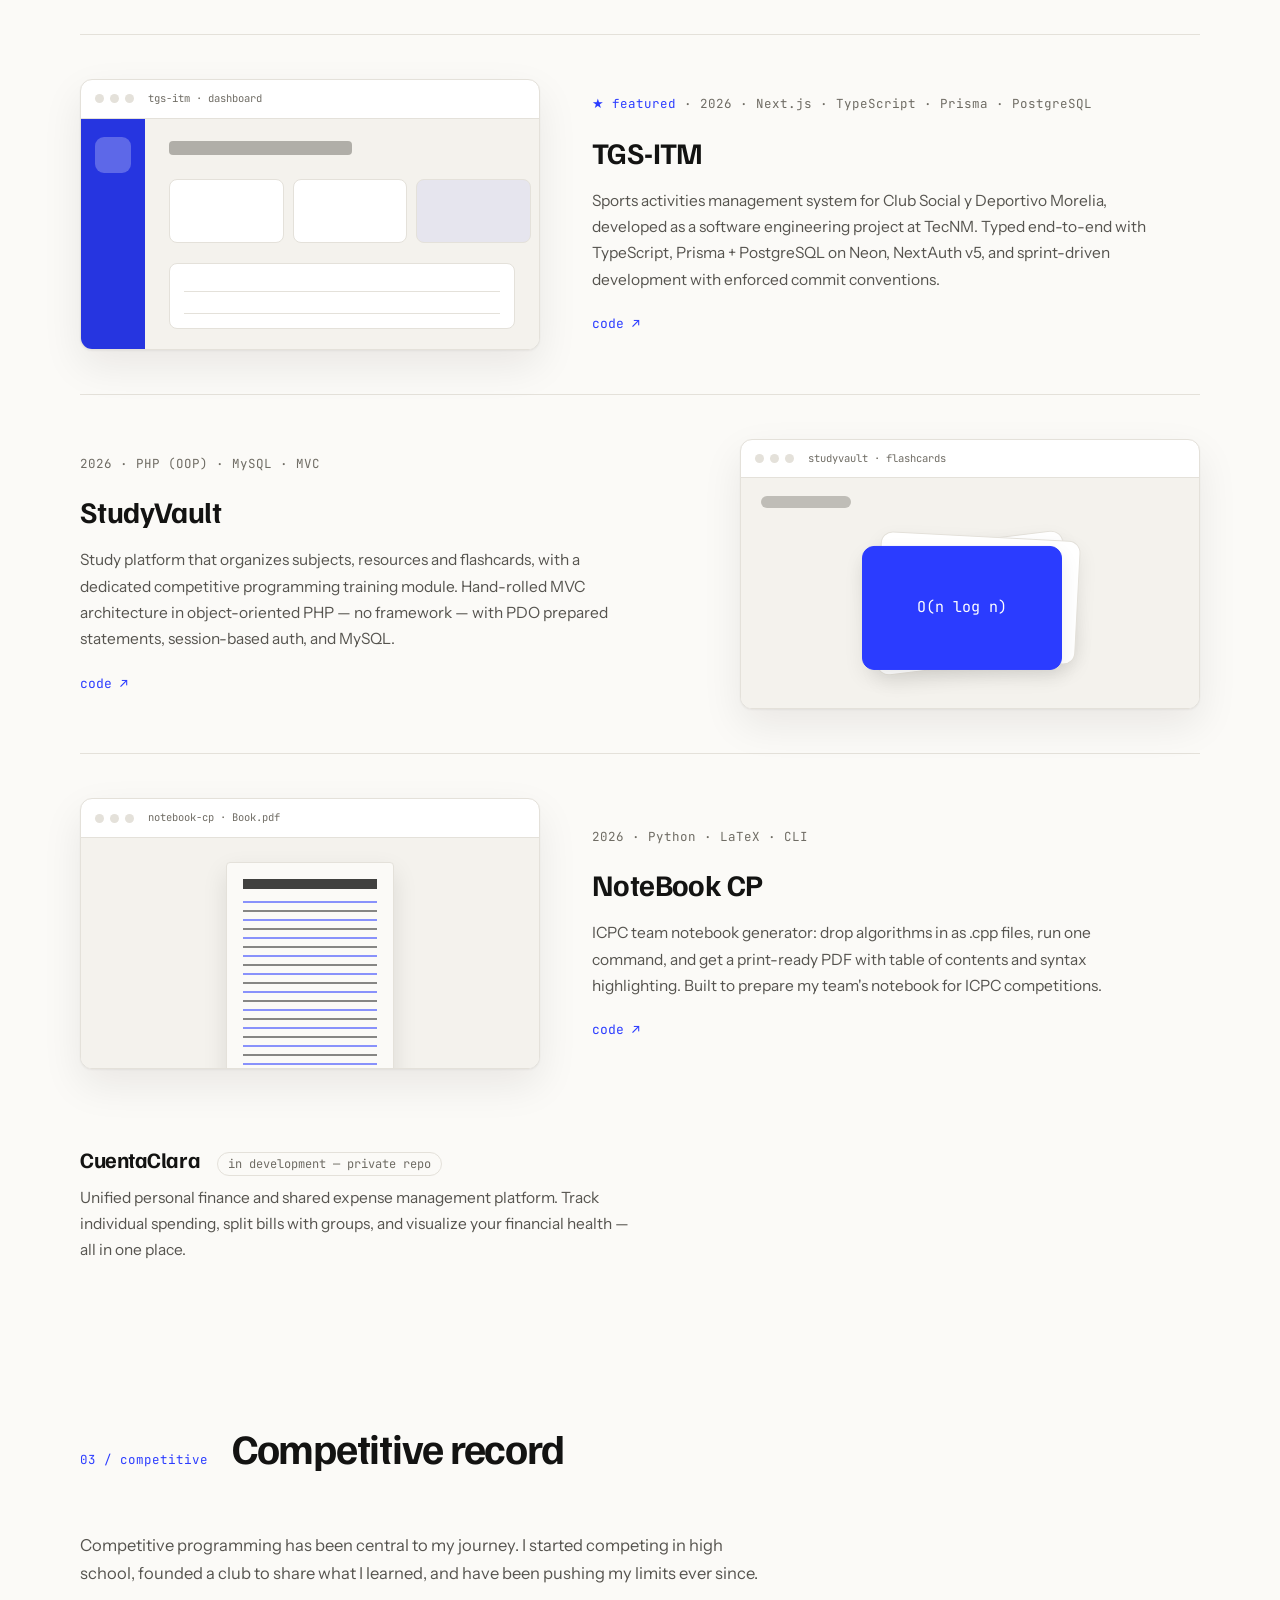
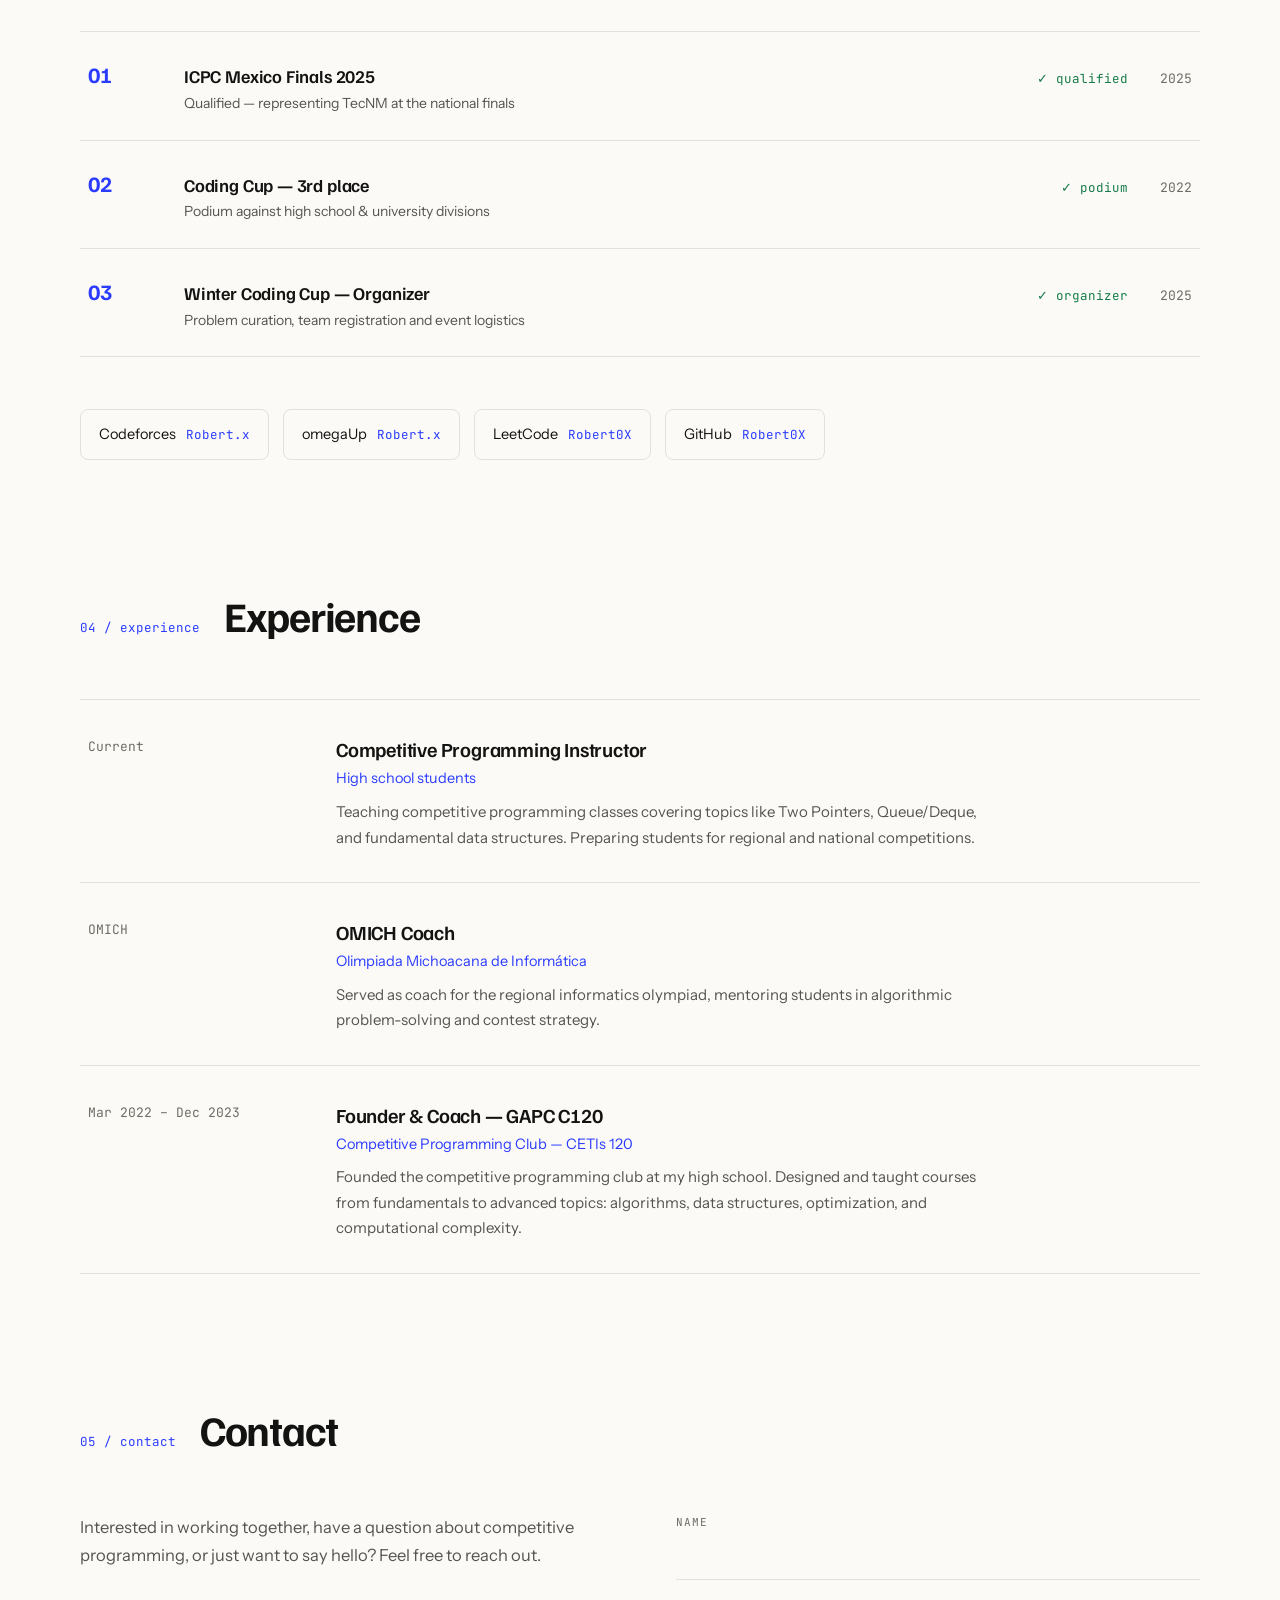
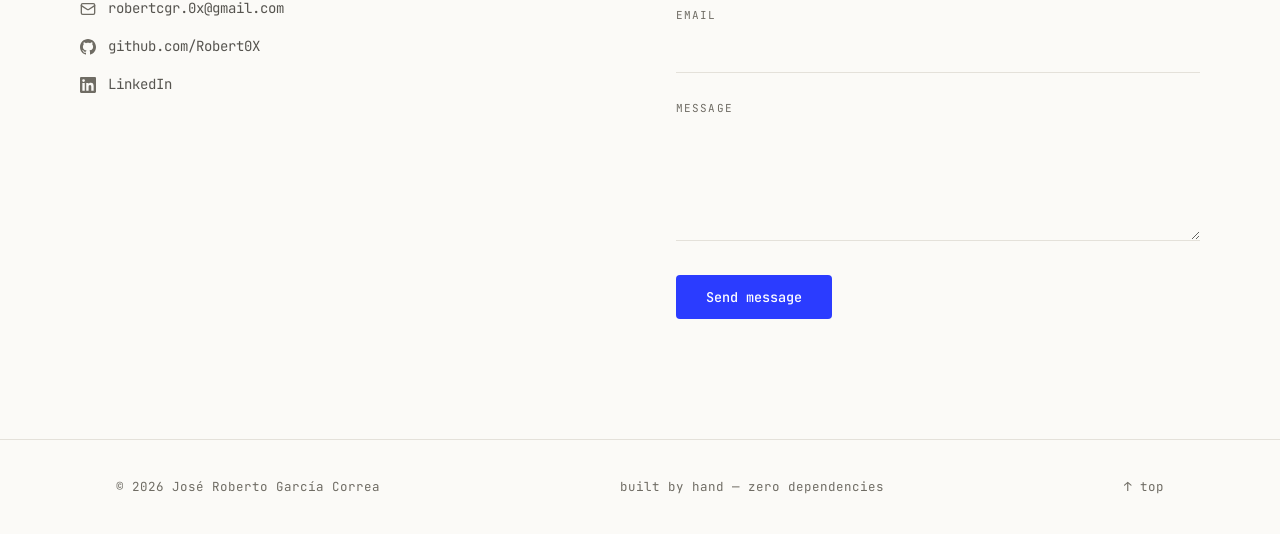
==== commit 4cba04b4: "fix(redesign): apply all 14 code-review findings - Gate [data-reveal] hiding behind html.reveal-read" ====
--- a/index.html
+++ b/index.html
@@ -59,15 +59,16 @@
     }
     </script>
 
-    <!-- Theme anti-flash: set data-theme before first paint -->
-    <script>(function(){try{var t=localStorage.getItem('portfolio-theme');if(!t)t=matchMedia('(prefers-color-scheme: dark)').matches?'dark':'light';document.documentElement.dataset.theme=t;}catch(e){}})();</script>
+    <!-- Theme anti-flash: set data-theme and browser-chrome color before first paint.
+         The two hex values mirror the --paper tokens in css/style.css. -->
+    <script>(function(){try{var t=localStorage.getItem('portfolio-theme');if(!t)t=matchMedia('(prefers-color-scheme: dark)').matches?'dark':'light';document.documentElement.dataset.theme=t;var m=document.querySelector('meta[name="theme-color"]');if(m)m.setAttribute('content',t==='dark'?'#101013':'#fbfaf7');}catch(e){}})();</script>
 
     <link rel="preconnect" href="https://fonts.googleapis.com">
     <link rel="preconnect" href="https://fonts.gstatic.com" crossorigin>
     <!-- Fonts load async (display=swap) so first paint is never blocked on them -->
-    <link rel="preload" as="style" href="https://fonts.googleapis.com/css2?family=Familjen+Grotesk:ital,wght@0,400;0,500;0,600;0,700;1,400&family=Instrument+Sans:ital,wght@0,400;0,500;0,600;1,400&family=JetBrains+Mono:wght@400;500&display=swap">
-    <link rel="stylesheet" href="https://fonts.googleapis.com/css2?family=Familjen+Grotesk:ital,wght@0,400;0,500;0,600;0,700;1,400&family=Instrument+Sans:ital,wght@0,400;0,500;0,600;1,400&family=JetBrains+Mono:wght@400;500&display=swap" media="print" onload="this.media='all'">
-    <noscript><link rel="stylesheet" href="https://fonts.googleapis.com/css2?family=Familjen+Grotesk:ital,wght@0,400;0,500;0,600;0,700;1,400&family=Instrument+Sans:ital,wght@0,400;0,500;0,600;1,400&family=JetBrains+Mono:wght@400;500&display=swap"></noscript>
+    <link rel="preload" as="style" href="https://fonts.googleapis.com/css2?family=Familjen+Grotesk:wght@400;500;600;700&family=Instrument+Sans:wght@400;500;600&family=JetBrains+Mono:wght@400;500&display=swap">
+    <link rel="stylesheet" href="https://fonts.googleapis.com/css2?family=Familjen+Grotesk:wght@400;500;600;700&family=Instrument+Sans:wght@400;500;600&family=JetBrains+Mono:wght@400;500&display=swap" media="print" onload="this.media='all'">
+    <noscript><link rel="stylesheet" href="https://fonts.googleapis.com/css2?family=Familjen+Grotesk:wght@400;500;600;700&family=Instrument+Sans:wght@400;500;600&family=JetBrains+Mono:wght@400;500&display=swap"></noscript>
     <link rel="stylesheet" href="css/style.css">
 </head>
 <body>
@@ -160,7 +161,7 @@
     <!-- About -->
     <section class="wrap sect" id="about">
         <div class="sect__head" data-reveal>
-            <span class="sect__num">01 / about</span>
+            <span class="sect__num" data-en="01 / about" data-es="01 / sobre mí">01 / about</span>
             <h2 class="sect__title" data-en="About" data-es="Sobre mí">About</h2>
         </div>
         <div class="about__text" data-reveal>
@@ -215,7 +216,7 @@
     <!-- Projects -->
     <section class="wrap sect" id="projects">
         <div class="sect__head" data-reveal>
-            <span class="sect__num">02 / work</span>
+            <span class="sect__num" data-en="02 / work" data-es="02 / proyectos">02 / work</span>
             <h2 class="sect__title" data-en="Selected projects" data-es="Proyectos seleccionados">Selected projects</h2>
             <span class="sect__note" data-en="public code — the repos are the proof" data-es="código público — los repos son la prueba">public code — the repos are the proof</span>
         </div>
@@ -275,7 +276,7 @@
     <!-- Competitive Programming -->
     <section class="wrap sect" id="competitive">
         <div class="sect__head" data-reveal>
-            <span class="sect__num">03 / competitive</span>
+            <span class="sect__num" data-en="03 / competitive" data-es="03 / competitiva">03 / competitive</span>
             <h2 class="sect__title" data-en="Competitive record" data-es="Historial competitivo">Competitive record</h2>
         </div>
         <p class="cp__intro" data-reveal data-en="Competitive programming has been central to my journey. I started competing in high school, founded a club to share what I learned, and have been pushing my limits ever since." data-es="La programación competitiva ha sido central en mi trayectoria. Comencé a competir en bachillerato, fundé un club para compartir lo que aprendí, y desde entonces no he dejado de superar mis límites.">Competitive programming has been central to my journey. I started competing in high school, founded a club to share what I learned, and have been pushing my limits ever since.</p>
@@ -319,7 +320,7 @@
     <!-- Experience -->
     <section class="wrap sect" id="experience">
         <div class="sect__head" data-reveal>
-            <span class="sect__num">04 / experience</span>
+            <span class="sect__num" data-en="04 / experience" data-es="04 / experiencia">04 / experience</span>
             <h2 class="sect__title" data-en="Experience" data-es="Experiencia">Experience</h2>
         </div>
         <div class="exp">
@@ -353,7 +354,7 @@
     <!-- Contact -->
     <section class="wrap sect" id="contact">
         <div class="sect__head" data-reveal>
-            <span class="sect__num">05 / contact</span>
+            <span class="sect__num" data-en="05 / contact" data-es="05 / contacto">05 / contact</span>
             <h2 class="sect__title" data-en="Contact" data-es="Contacto">Contact</h2>
         </div>
         <div class="contact__grid">
@@ -376,7 +377,7 @@
             </div>
             <form class="contact__form" id="contactForm" action="https://formsubmit.co/robertcgr.0x@gmail.com" method="POST" data-reveal>
                 <input type="hidden" name="_captcha" value="false">
-                <input type="hidden" name="_next" value="#">
+                <input type="hidden" name="_next" value="https://robert0x.github.io/portfolio/#contact">
                 <div class="form-group">
                     <label for="name" class="form-label" data-en="Name" data-es="Nombre">Name</label>
                     <input type="text" id="name" name="name" class="form-input" required>
--- a/css/style.css
+++ b/css/style.css
@@ -107,14 +107,16 @@
     font-family: var(--font-mono);
 }
 
-/* --- Scroll Reveal --- */
-[data-reveal] {
+/* --- Scroll Reveal ---
+   Hiding is gated on html.reveal-ready (added by JS) so content stays
+   visible when JavaScript is disabled or fails to load. */
+html.reveal-ready [data-reveal] {
     opacity: 0;
     transform: translateY(18px);
     transition: opacity 0.7s var(--ease), transform 0.7s var(--ease);
 }
 
-[data-reveal].is-visible {
+html.reveal-ready [data-reveal].is-visible {
     opacity: 1;
     transform: none;
 }
@@ -124,6 +126,7 @@
     position: sticky;
     top: 0;
     z-index: 100;
+    background: var(--paper); /* fallback for browsers without color-mix */
     background: color-mix(in srgb, var(--paper) 88%, transparent);
     backdrop-filter: blur(14px);
     -webkit-backdrop-filter: blur(14px);
@@ -250,10 +253,6 @@
     display: none;
     flex-direction: column;
     padding: 12px 36px 24px;
-}
-
-.mobile-menu.active {
-    display: flex;
 }
 
 .mobile-menu a {
@@ -304,20 +303,6 @@
     border-radius: 50%;
 }
 
-/* the brand's blue period, resting on the ring */
-.hero__photo::after {
-    content: "";
-    position: absolute;
-    right: 3%;
-    bottom: 3%;
-    width: 15%;
-    aspect-ratio: 1;
-    border-radius: 50%;
-    background: var(--blue);
-    border: 3px solid var(--paper);
-    transition: background 0.4s, border-color 0.4s;
-}
-
 @keyframes photoIn {
     from { opacity: 0; transform: scale(0.92); }
     to { opacity: 1; transform: none; }
@@ -625,6 +610,7 @@
     top: 0;
     bottom: 0;
     width: 64px;
+    background: var(--blue); /* fallback for browsers without color-mix */
     background: color-mix(in srgb, var(--blue) 88%, #000);
 }
 
@@ -741,7 +727,7 @@
     transform: translateX(-50%);
     width: 168px;
     bottom: -30px;
-    background: #fbfaf6;
+    background: #fbfaf7;
     border: 1px solid var(--rule);
     border-radius: 4px 4px 0 0;
     box-shadow: 0 10px 24px rgba(0, 0, 0, 0.1);
@@ -1053,7 +1039,6 @@
 }
 
 .form-input:focus {
-    outline: none;
     border-bottom-color: var(--blue);
 }
 
@@ -1111,6 +1096,11 @@
         display: flex;
     }
 
+    /* the dropdown only ever opens at mobile widths */
+    .mobile-menu.active {
+        display: flex;
+    }
+
     .hero {
         grid-template-columns: 1fr;
         gap: 44px;
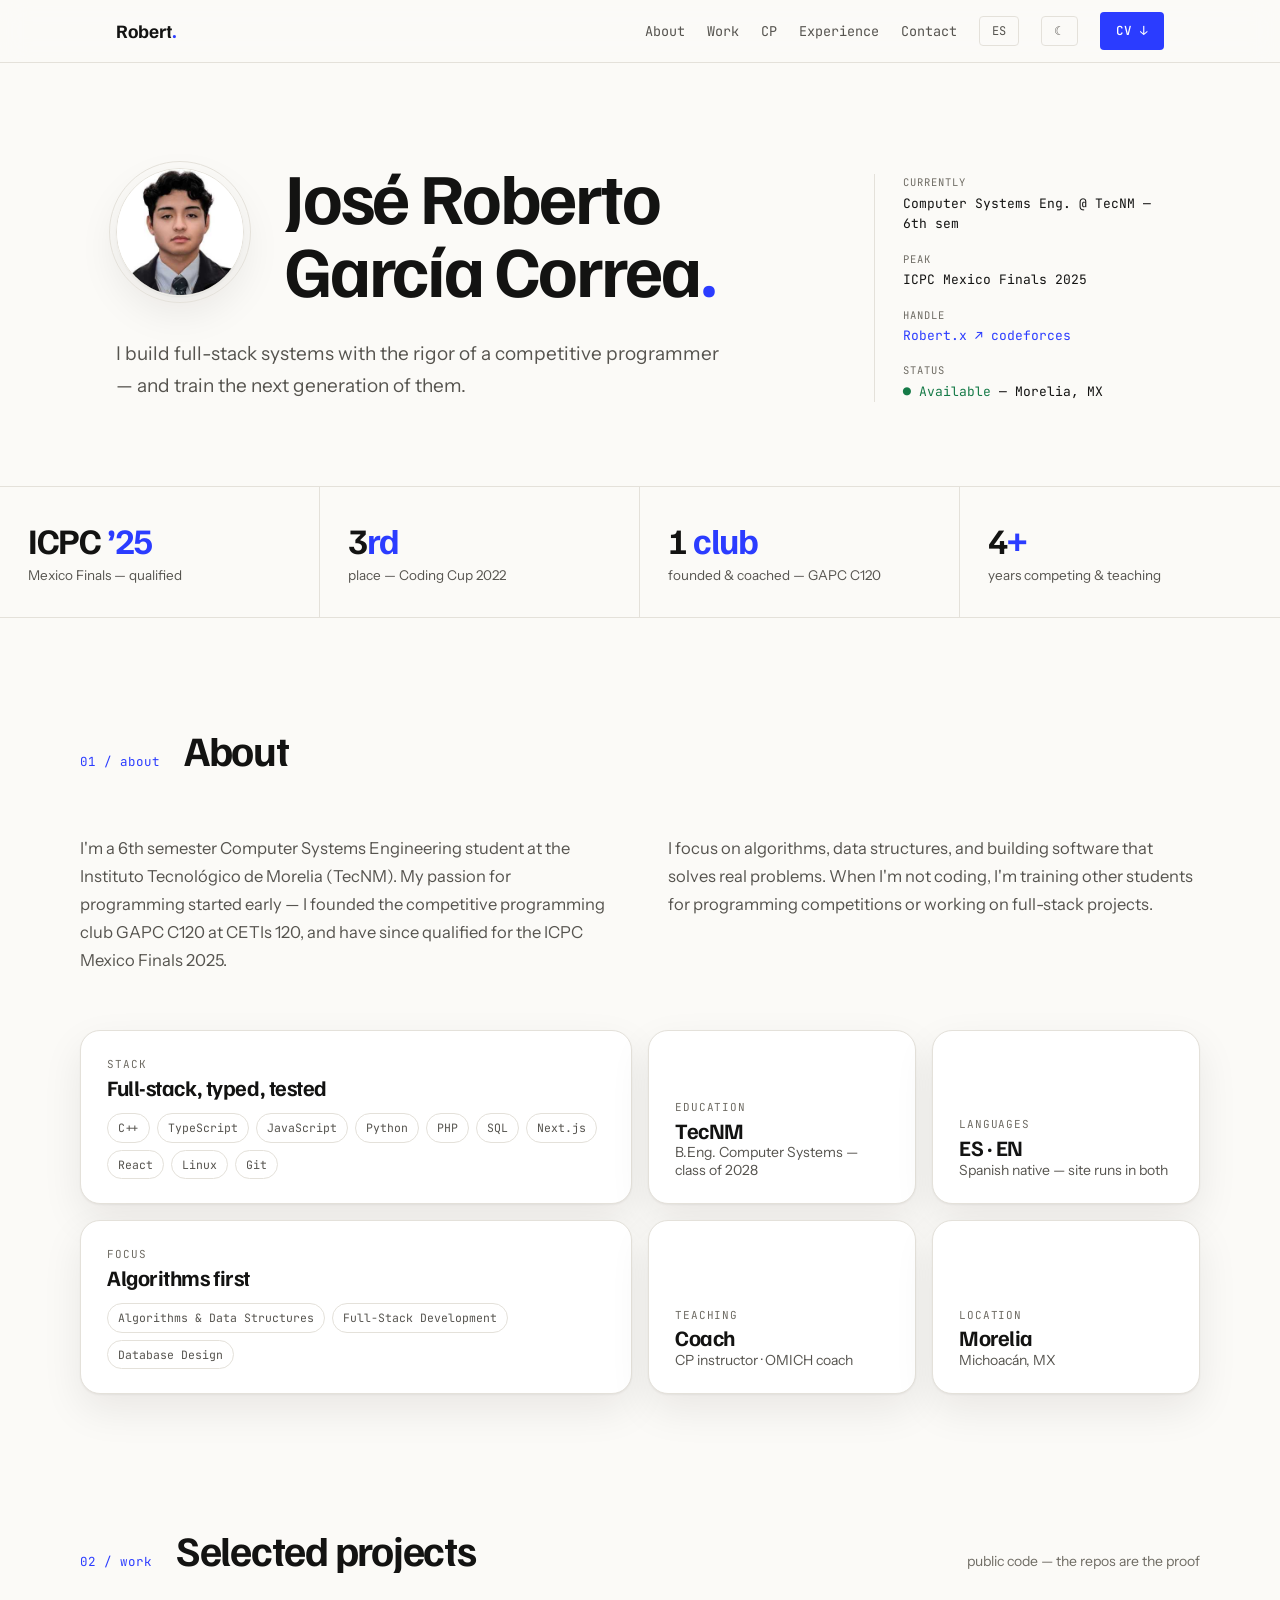
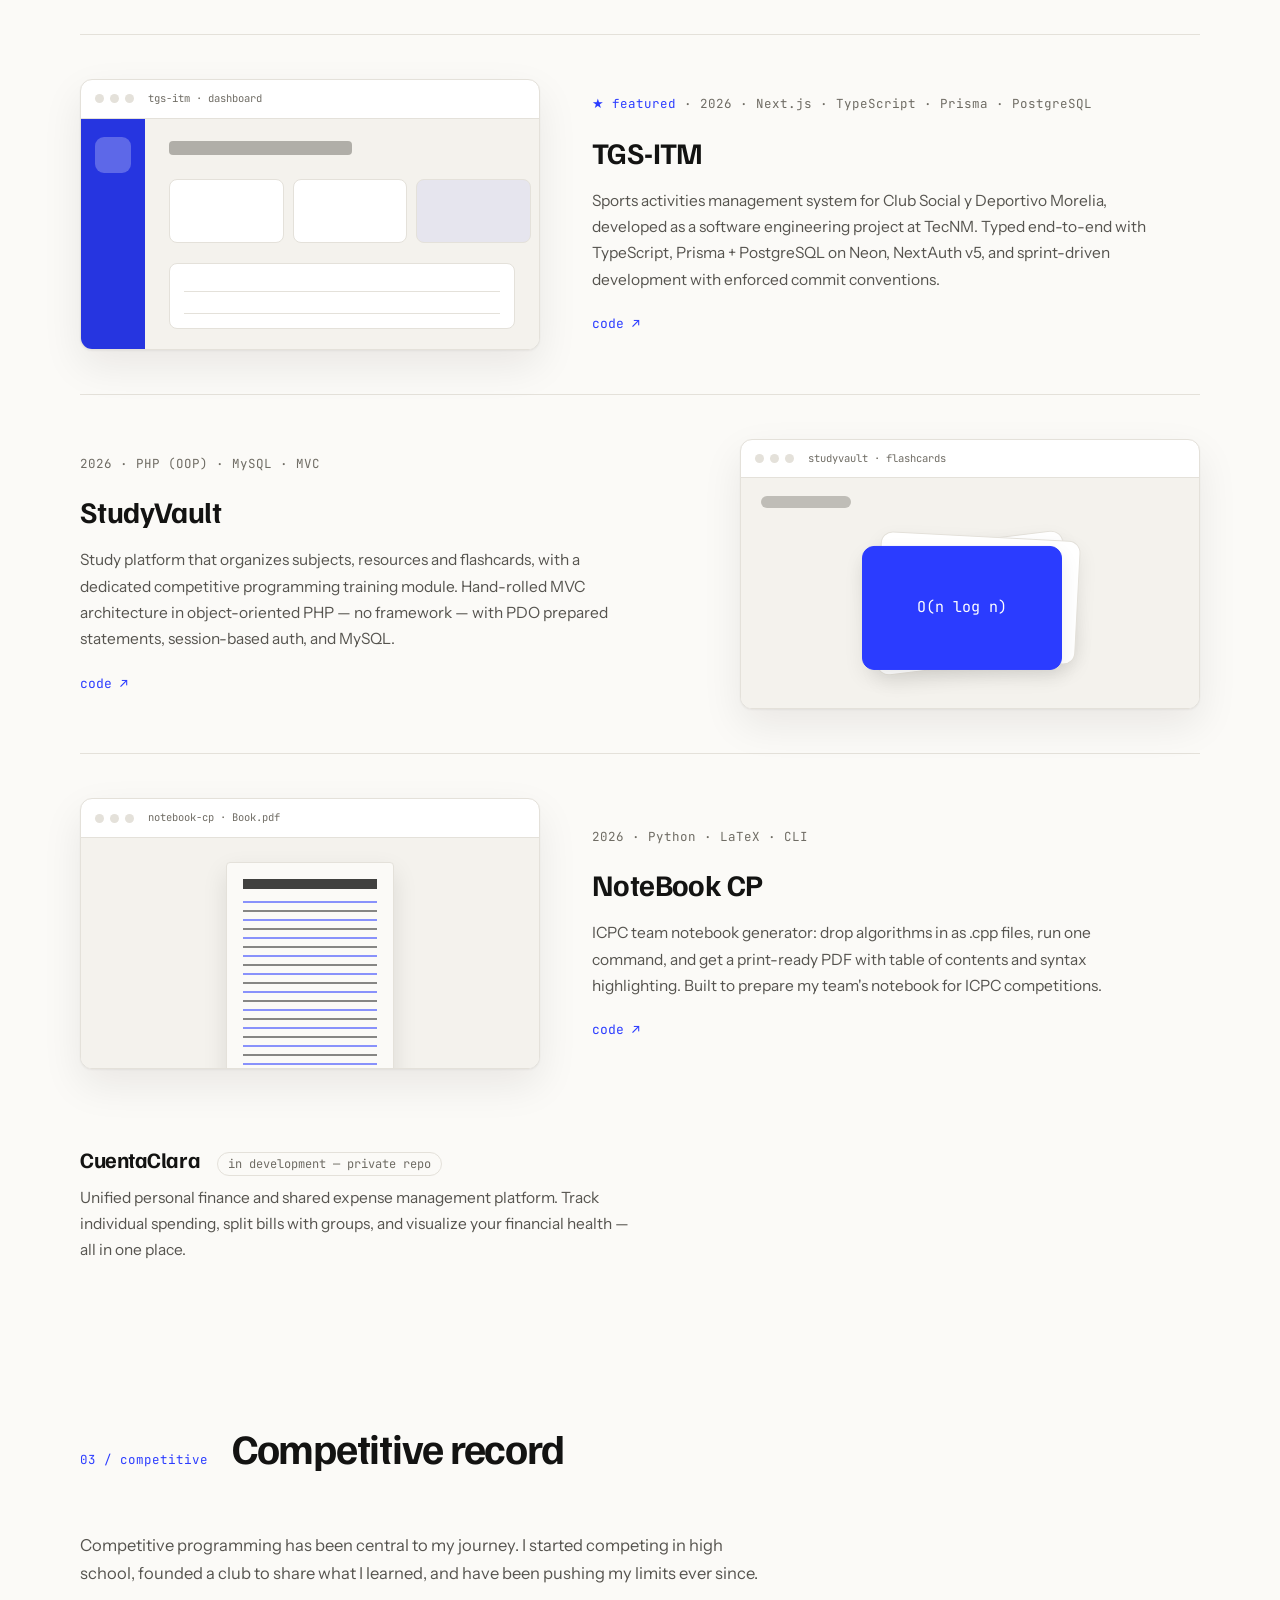
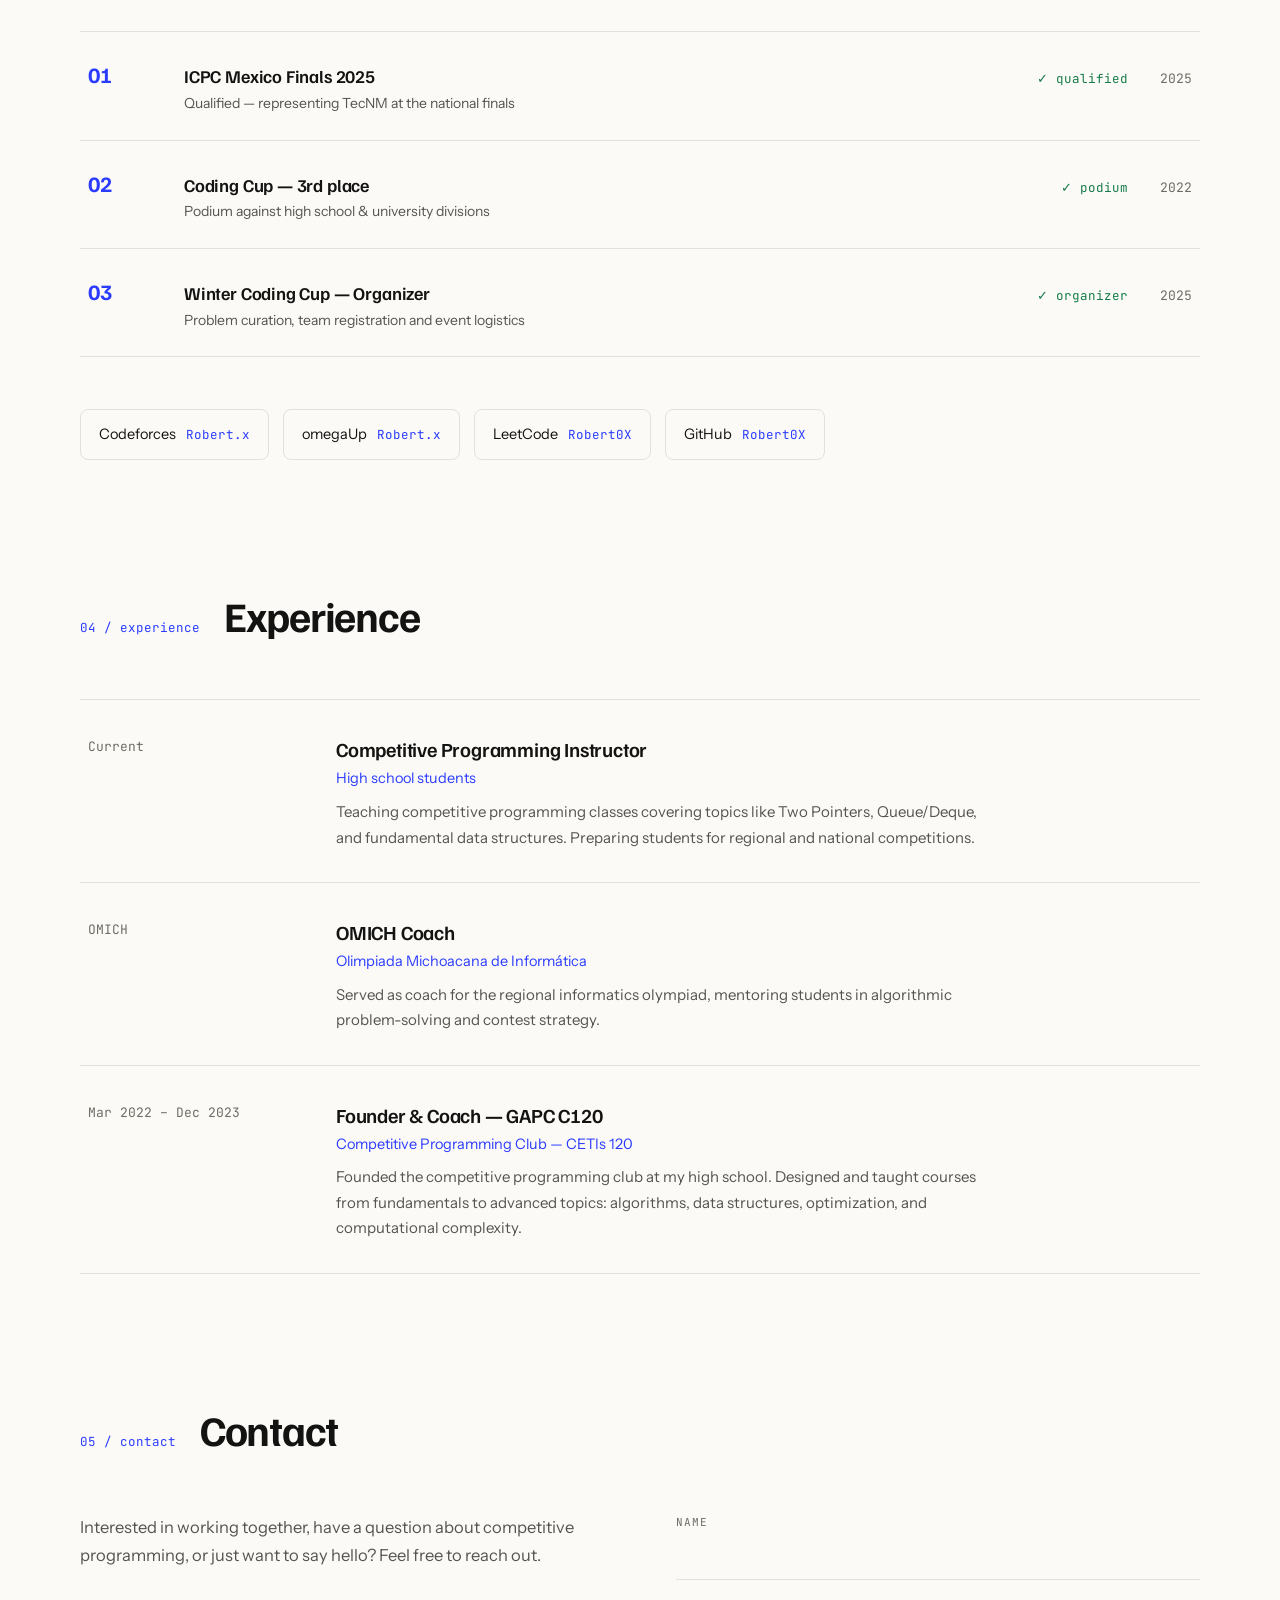
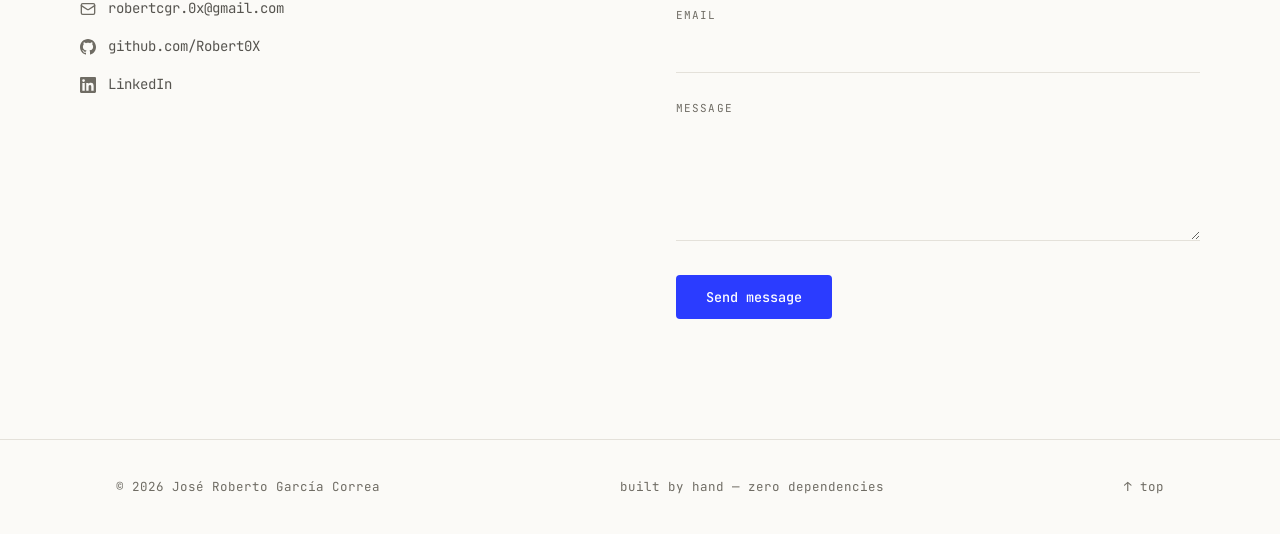
==== commit 5c2ad057: "fix: remove index numbers from nav and mobile menu links Co-Authored-By: Claude Fable 5 <noreply@ant" ====
--- a/index.html
+++ b/index.html
@@ -66,9 +66,9 @@
     <link rel="preconnect" href="https://fonts.googleapis.com">
     <link rel="preconnect" href="https://fonts.gstatic.com" crossorigin>
     <!-- Fonts load async (display=swap) so first paint is never blocked on them -->
-    <link rel="preload" as="style" href="https://fonts.googleapis.com/css2?family=Familjen+Grotesk:wght@400;500;600;700&family=Instrument+Sans:wght@400;500;600&family=JetBrains+Mono:wght@400;500&display=swap">
-    <link rel="stylesheet" href="https://fonts.googleapis.com/css2?family=Familjen+Grotesk:wght@400;500;600;700&family=Instrument+Sans:wght@400;500;600&family=JetBrains+Mono:wght@400;500&display=swap" media="print" onload="this.media='all'">
-    <noscript><link rel="stylesheet" href="https://fonts.googleapis.com/css2?family=Familjen+Grotesk:wght@400;500;600;700&family=Instrument+Sans:wght@400;500;600&family=JetBrains+Mono:wght@400;500&display=swap"></noscript>
+    <link rel="preload" as="style" href="https://fonts.googleapis.com/css2?family=Familjen+Grotesk:wght@600;700&family=Instrument+Sans:wght@400;600&family=JetBrains+Mono:wght@400;500&display=swap">
+    <link rel="stylesheet" href="https://fonts.googleapis.com/css2?family=Familjen+Grotesk:wght@600;700&family=Instrument+Sans:wght@400;600&family=JetBrains+Mono:wght@400;500&display=swap" media="print" onload="this.media='all'">
+    <noscript><link rel="stylesheet" href="https://fonts.googleapis.com/css2?family=Familjen+Grotesk:wght@600;700&family=Instrument+Sans:wght@400;600&family=JetBrains+Mono:wght@400;500&display=swap"></noscript>
     <link rel="stylesheet" href="css/style.css">
 </head>
 <body>
@@ -78,11 +78,11 @@
         <div class="nav__in">
             <a href="#hero" class="nav__logo">Robert<i>.</i></a>
             <div class="nav__links">
-                <a class="lnk" href="#about"><b>01</b><span data-en="About" data-es="Sobre mí">About</span></a>
-                <a class="lnk" href="#projects"><b>02</b><span data-en="Work" data-es="Proyectos">Work</span></a>
-                <a class="lnk" href="#competitive"><b>03</b><span data-en="CP" data-es="CP">CP</span></a>
-                <a class="lnk" href="#experience"><b>04</b><span data-en="Experience" data-es="Experiencia">Experience</span></a>
-                <a class="lnk" href="#contact"><b>05</b><span data-en="Contact" data-es="Contacto">Contact</span></a>
+                <a class="lnk" href="#about" data-en="About" data-es="Sobre mí">About</a>
+                <a class="lnk" href="#projects" data-en="Work" data-es="Proyectos">Work</a>
+                <a class="lnk" href="#competitive" data-en="CP" data-es="CP">CP</a>
+                <a class="lnk" href="#experience" data-en="Experience" data-es="Experiencia">Experience</a>
+                <a class="lnk" href="#contact" data-en="Contact" data-es="Contacto">Contact</a>
             </div>
             <button class="nav__btn" id="langToggle" type="button">ES</button>
             <button class="nav__btn" id="themeToggle" type="button" aria-label="Toggle theme">☾</button>
@@ -96,11 +96,11 @@
 
     <!-- Mobile Menu -->
     <div class="mobile-menu" id="mobileMenu">
-        <a href="#about" data-en="01 — About" data-es="01 — Sobre mí">01 — About</a>
-        <a href="#projects" data-en="02 — Work" data-es="02 — Proyectos">02 — Work</a>
-        <a href="#competitive" data-en="03 — Competitive" data-es="03 — Competitiva">03 — Competitive</a>
-        <a href="#experience" data-en="04 — Experience" data-es="04 — Experiencia">04 — Experience</a>
-        <a href="#contact" data-en="05 — Contact" data-es="05 — Contacto">05 — Contact</a>
+        <a href="#about" data-en="About" data-es="Sobre mí">About</a>
+        <a href="#projects" data-en="Work" data-es="Proyectos">Work</a>
+        <a href="#competitive" data-en="Competitive" data-es="Competitiva">Competitive</a>
+        <a href="#experience" data-en="Experience" data-es="Experiencia">Experience</a>
+        <a href="#contact" data-en="Contact" data-es="Contacto">Contact</a>
     </div>
 
     <!-- Hero -->
@@ -108,7 +108,7 @@
         <div class="hero">
             <div>
                 <div class="hero__head">
-                    <span class="hero__photo"><img src="assets/img/profile.jpg" alt="José Roberto García Correa" width="280" height="280"></span>
+                    <span class="hero__photo"><img src="assets/img/profile.jpg" alt="José Roberto García Correa" width="280" height="280" fetchpriority="high"></span>
                     <h1 class="hero__name">
                         <span class="line"><span>José Roberto</span></span>
                         <span class="line"><span>García Correa<em>.</em></span></span>
--- a/css/style.css
+++ b/css/style.css
@@ -15,6 +15,7 @@
     --rule: #e4e1da;
     --blue: #2b3cff;
     --blue-soft: rgba(43, 60, 255, 0.07);
+    --on-accent: #ffffff; /* text on --blue surfaces */
     --green: #157a47;
     --shadow: 0 1px 2px rgba(20, 18, 12, 0.05), 0 16px 40px rgba(20, 18, 12, 0.08);
 
@@ -36,6 +37,7 @@
     --rule: #26262b;
     --blue: #6573ff;
     --blue-soft: rgba(101, 115, 255, 0.09);
+    --on-accent: #0e0e12; /* dark blue is light enough to need dark text for AA */
     --green: #3ecf80;
     --shadow: 0 1px 2px rgba(0, 0, 0, 0.4), 0 16px 40px rgba(0, 0, 0, 0.5);
     color-scheme: dark;
@@ -93,7 +95,7 @@
 
 ::selection {
     background: var(--blue);
-    color: #fff;
+    color: var(--on-accent);
 }
 
 /* --- Utilities --- */
@@ -169,12 +171,6 @@
     transition: color 0.2s;
 }
 
-.nav__links .lnk b {
-    color: var(--ink-3);
-    font-weight: 400;
-    margin-right: 3px;
-}
-
 .nav__links .lnk:hover,
 .nav__links .lnk.active {
     color: var(--blue);
@@ -200,7 +196,7 @@
     font-size: 12.5px;
     font-weight: 500;
     background: var(--blue);
-    color: #fff;
+    color: var(--on-accent);
     padding: 8px 16px;
     border-radius: 4px;
     transition: transform 0.2s var(--ease), box-shadow 0.2s;
@@ -209,13 +205,6 @@
 .nav__cv:hover {
     transform: translateY(-1px);
     box-shadow: 0 6px 18px color-mix(in srgb, var(--blue) 35%, transparent);
-}
-
-/* dark blue is light enough to need dark text for AA contrast */
-[data-theme="dark"] .nav__cv,
-[data-theme="dark"] .form-button {
-    color: #0e0e12;
-    font-weight: 600;
 }
 
 .nav__mobile-toggle {
@@ -714,12 +703,14 @@
     inset: 0;
     display: grid;
     place-items: center;
-    color: #fff;
+    color: var(--on-accent);
     font-family: var(--font-mono);
     font-size: 15px;
 }
 
-/* abstract UI: NoteBook PDF */
+/* abstract UI: NoteBook PDF.
+   The page is a physical sheet of paper: it stays light in BOTH themes
+   on purpose, so its colors are literal rather than theme tokens. */
 .ui-nb .page {
     position: absolute;
     left: 50%;
@@ -1052,7 +1043,7 @@
     font-size: 13.5px;
     font-weight: 500;
     background: var(--blue);
-    color: #fff;
+    color: var(--on-accent);
     padding: 13px 30px;
     border-radius: 4px;
     transition: transform 0.25s var(--ease), box-shadow 0.25s;
@@ -1086,7 +1077,9 @@
     color: var(--blue);
 }
 
-/* --- Responsive --- */
+/* --- Responsive ---
+   Tiers: 900px = tablet (single-column grids, mobile nav),
+   600px = phone (hero photo stacks), 520px = compact (1-col bento). */
 @media (max-width: 900px) {
     .nav__links {
         display: none;
